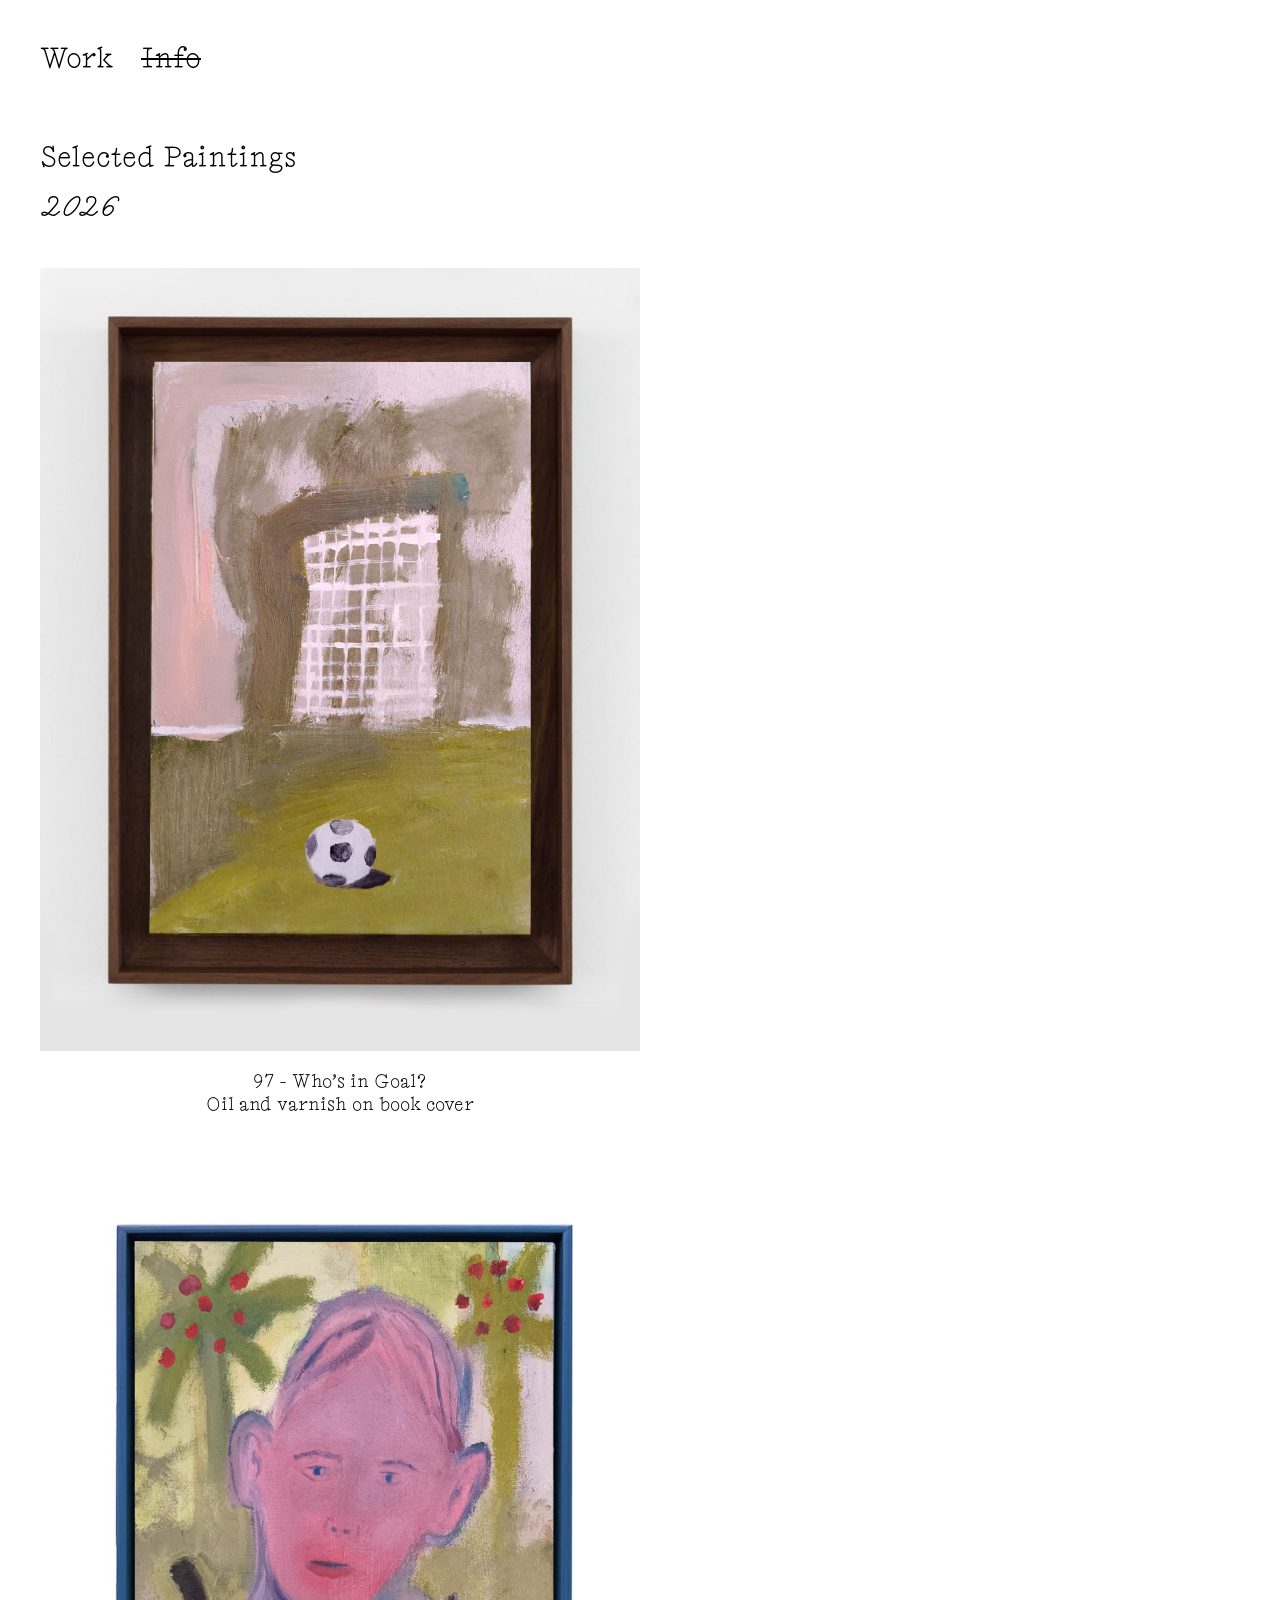
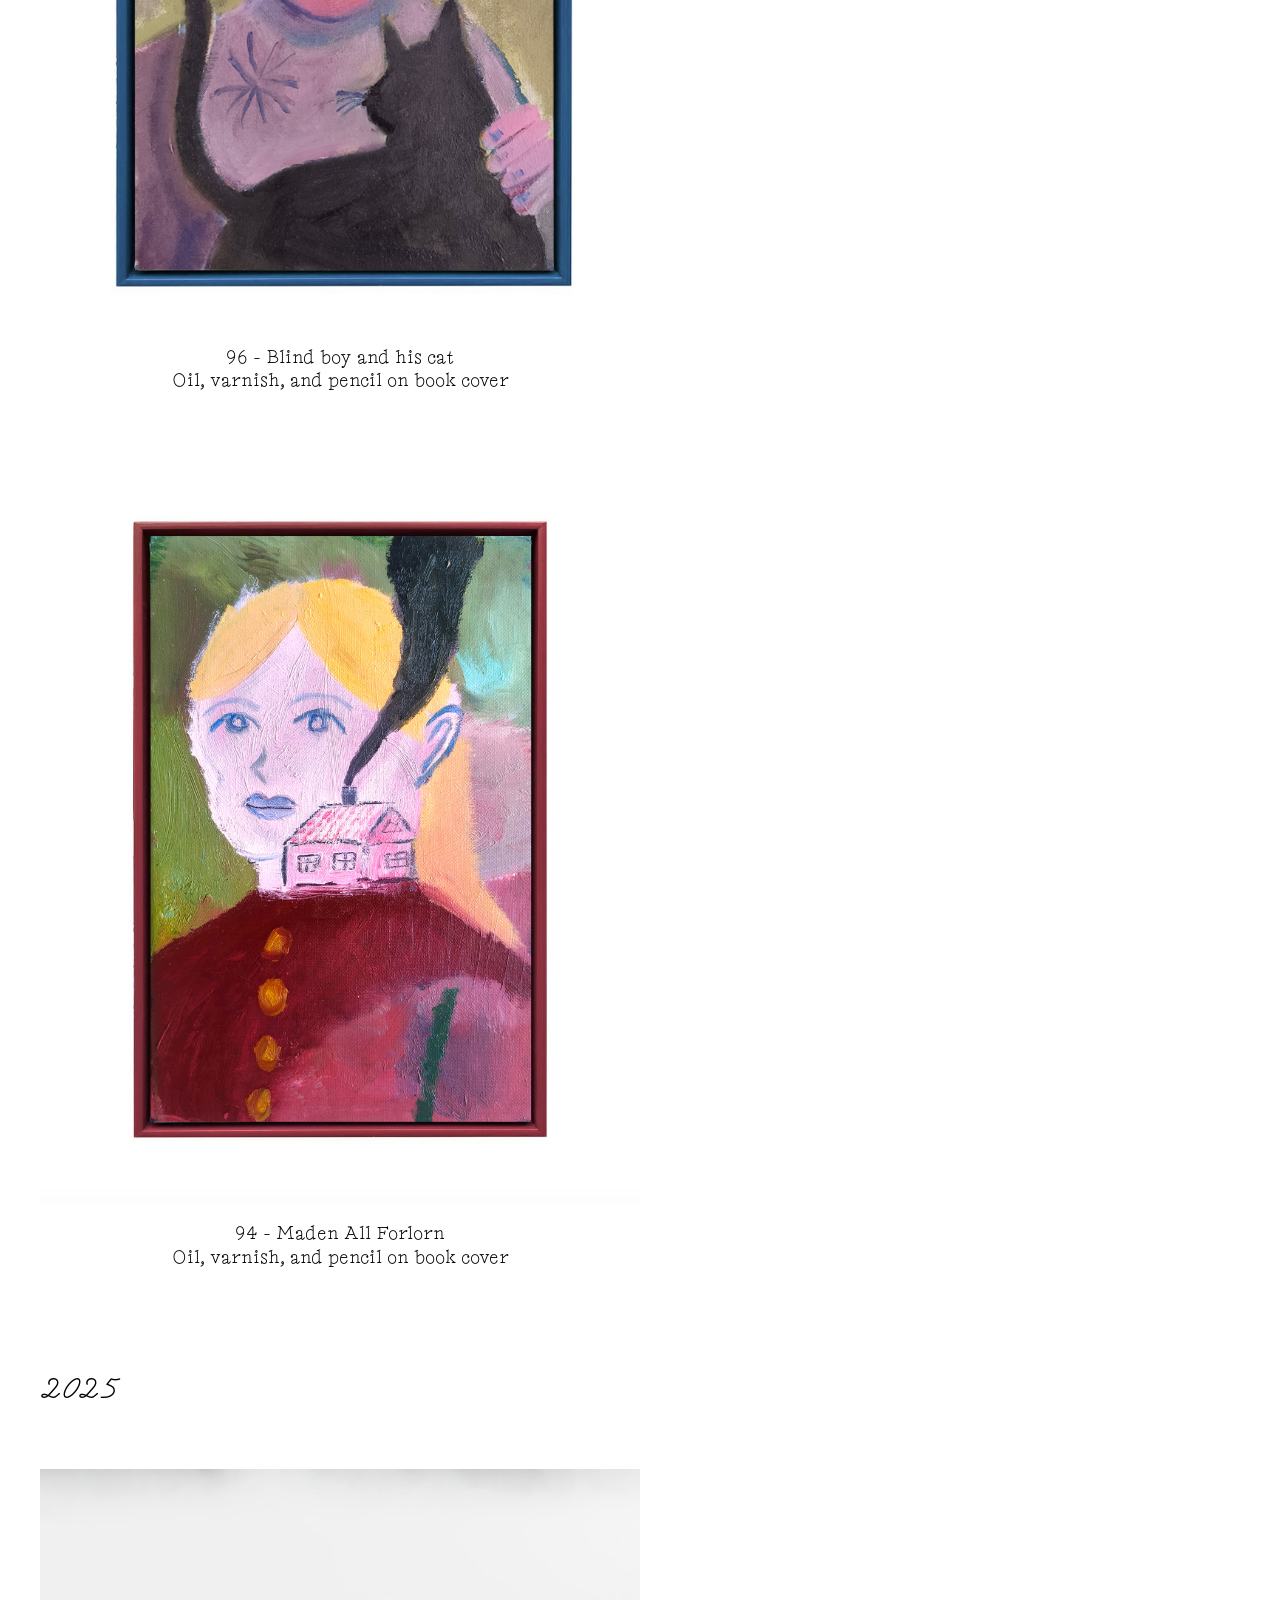
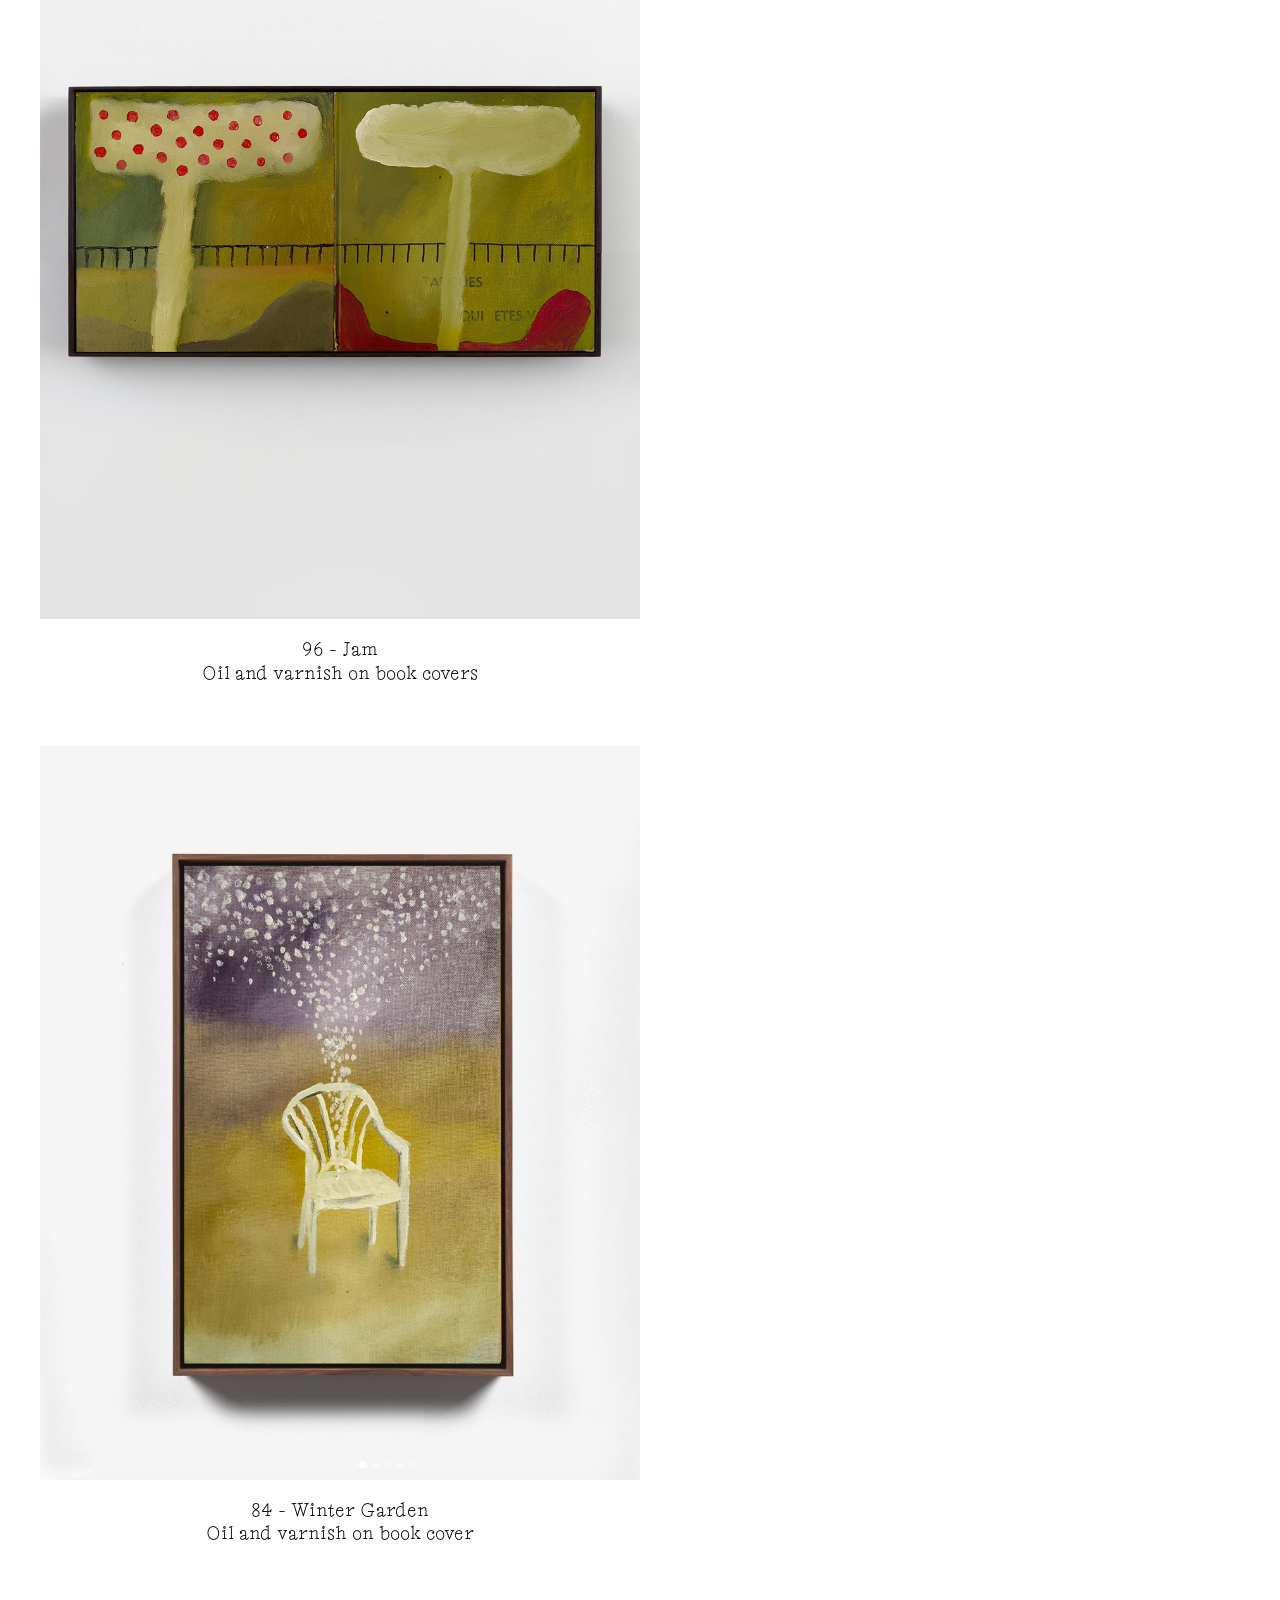
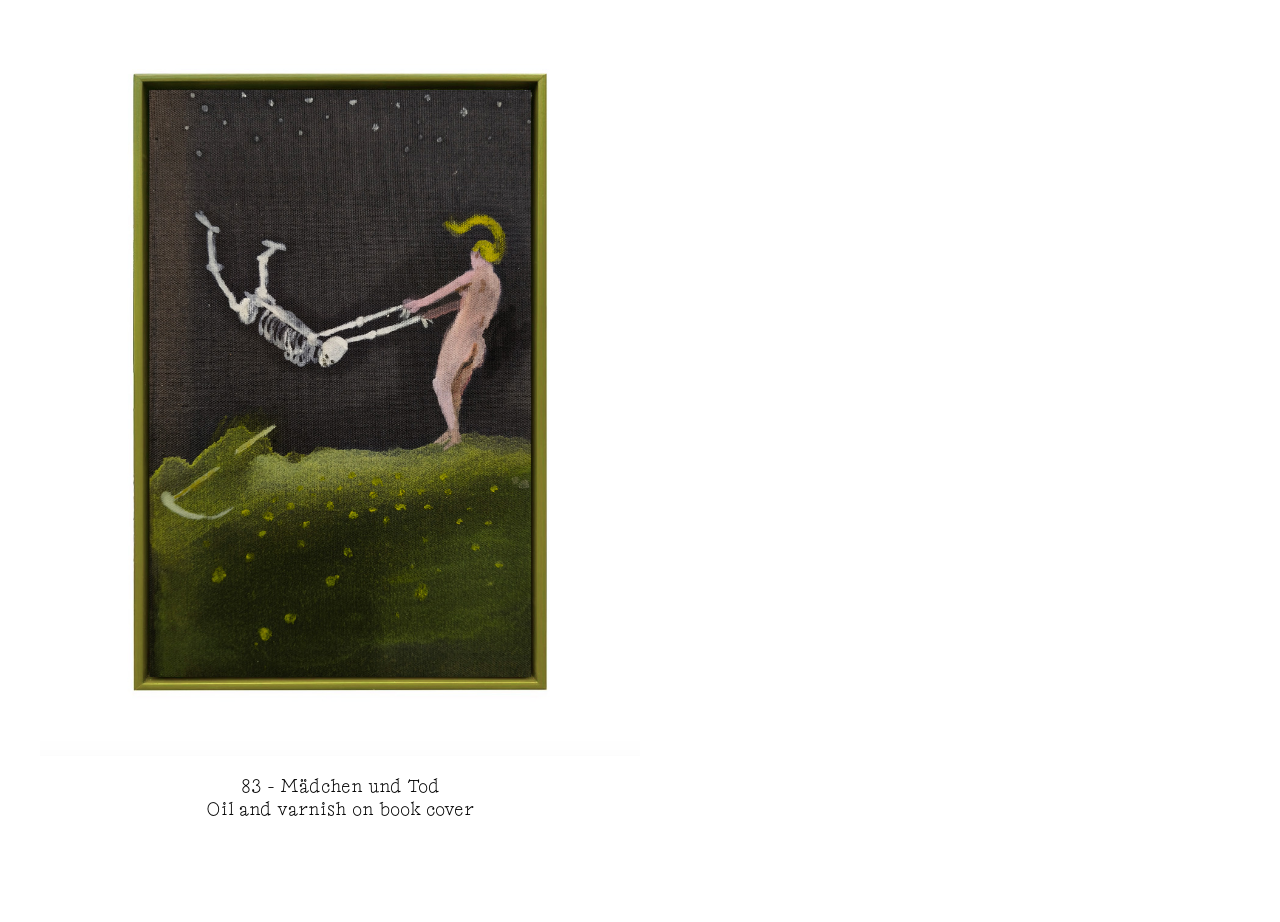
==== index.html @ 985eee19 "Update index.html" ====
<!DOCTYPE html>
<html lang="en">
<head>
  <meta charset="UTF-8">
  <meta name="viewport" content="width=device-width, initial-scale=1.0">
  <title>Alexander Sand - Work</title>
  <link rel="stylesheet" href="styles.css">
</head>
<body>

  <nav>
    <a href="index.html">Work</a>
    <a href="info.html" class="crossed-out">Info</a>
  </nav>

  <main>
    <div class="section-title">Selected Paintings</div>
    <div class="year-heading"><em class="italic-font">2026</em></div>

    <div class="portfolio-container">
      <div class="artwork-item">
        <img src="97-whos-in-goal.jpg" alt="Who's in Goal?">
        <div class="artwork-caption">
          <span class="caption-size">97 - Who’s in Goal?</span><br>
          Oil and varnish on book cover
        </div>
      </div>

      <div class="artwork-item">
        <img src="96-blind-boy.jpg" alt="Blind Boy">
        <div class="artwork-caption">
          <span class="caption-size">96 - Blind boy and his cat</span><br>
          Oil, varnish, and pencil on book cover
        </div>
      </div>

      <div class="artwork-item">
        <img src="94-maiden-all-forlorn.jpg" alt="Maiden All Forlorn">
        <div class="artwork-caption">
          <span class="caption-size">94 - Maden All Forlorn</span><br>
          Oil, varnish, and pencil on book cover
        </div>
      </div>
          
      <div class="year-heading" style="margin-top: 100px; margin-bottom: 60px;"><em class="italic-font">2025</em></div>
          
      <div class="artwork-item">
        <img src="86-jam-framed.jpg" alt="Jam">
        <div class="artwork-caption">
          <span class="caption-size">96 - Jam</span><br>
          Oil and varnish on book covers
        </div>
      </div>

      <div class="artwork-item">
        <img src="84-winter-garden.jpg" alt="Winter Garden">
        <div class="artwork-caption">
          <span class="caption-size">84 - Winter Garden</span><br>
          Oil and varnish on book cover
        </div>
      </div>

      <div class="artwork-item">
        <img src="83-madchen-und-tod.jpg" alt="Mädchen und tod">
        <div class="artwork-caption">
          <span class="caption-size">83 - Mädchen und Tod</span><br>
          Oil and varnish on book cover
        </div>
      </div>
      
    </div>
  </main>

<script>
  // Target layout elements AND text-formatting elements like em, i, and .italic-font
  const textContainers = document.querySelectorAll('nav a, .section-title, .year-heading, .bio-text, .contact-info, .exhibition-section h2, .exhibition-type, .exhibition-item p, .artwork-caption, em, i, .italic-font');

  textContainers.forEach(container => {
    Array.from(container.childNodes).forEach(node => {
      // Process text nodes directly inside targeted elements safely
      if (node.nodeType === Node.TEXT_NODE && node.textContent.trim() !== '') {
        // Splits by words while capturing spaces to preserve formatting
        const words = node.textContent.split(/(\s+)/);
        
        const spanWords = words.map(word => {
          // If it's a space or whitespace, keep it as-is without a span
          if (word.trim() === '') return word;
          // Wrap individual words in the hover-word class
          return `<span class="hover-word">${word}</span>`;
        });
        
        const placeholder = document.createElement('span');
        placeholder.innerHTML = spanWords.join('');
        node.parentNode.insertBefore(placeholder, node);
        node.parentNode.removeChild(node);
      }
    });
  });

  // Assign the random color on hover
  document.addEventListener('mouseover', function(e) {
    if (e.target.classList.contains('hover-word')) {
      const randomColor = '#' + Math.floor(Math.random()*16777215).toString(16).padStart(6, '0');
      e.target.style.color = randomColor;
    }
  });

  // Reset the color when moving away
  document.addEventListener('mouseout', function(e) {
    if (e.target.classList.contains('hover-word')) {
      e.target.style.color = '';
    }
  });
</script>
</body>
</html>
---- styles.css ----
/* --- Typography Setup --- */
@font-face {
  font-family: 'Edition Contextual';
  src: url('EditionContextualUnlicensed-50.woff') format('woff');
  font-weight: normal;
  font-style: normal;
}

@font-face {
  font-family: 'Edition Scriptual';
  src: url('EditionScriptualUnlicensed-50.woff') format('woff');
  font-weight: normal;
  font-style: italic;
}

/* --- Global Styles --- */
body {
  font-family: 'Edition Contextual', serif;
  font-size: 28px;
  line-height: 1.4;
  color: #000000;
  margin: 0;
  padding: 40px;
  background-color: #ffffff;
}

em, i, .italic-font {
  font-family: 'Edition Scriptual', cursive;
  font-style: italic;
  font-size: 28px;
}

/* --- Global Link Styles (Excluding Menu) --- */
a:not(nav a) {
  color: #0000FF !important;
  text-decoration: underline; /* Reverted to default browser thickness */
}

/* Forces JS-wrapped words inside OR on the global links (like IG) to stay blue */
a:not(nav a) .hover-word,
a:not(nav a).hover-word {
  color: #0000FF !important;
}

/* --- Navigation --- */
nav {
  margin-bottom: 60px;
}

nav a {
  font-size: 28px;
  text-decoration: none;
  color: #000000;
  margin-right: 20px;
}

/* Forces JS-wrapped words inside the top menu links to stay black */
nav a .hover-word {
  color: #000000;
}

/* Keeps the inactive link permanently crossed out with no hover animations */
nav a.crossed-out {
  text-decoration: line-through;
}

/* --- Content Layout --- */
.section-title {
  margin-bottom: 10px;
}

.year-heading {
  margin-bottom: 40px;
}

/* --- Portfolio Work Page --- */
.portfolio-container {
  max-width: 600px;
  margin-top: 40px;
}

.artwork-item {
  margin-bottom: 60px;
  display: flex;
  flex-direction: column;
}

.artwork-item img {
  width: 100%;
  height: auto;
  display: block;
}

.artwork-caption {
  font-size: 18px;
  text-align: center;
  margin-top: 20px;
  line-height: 1.3;
}

/* --- Info Page Specifics --- */
.info-content {
  max-width: 800px;
}

.bio-text {
  margin-bottom: 40px;
}

.contact-info {
  margin-bottom: 60px;
}

.exhibition-section h2 {
  font-size: 28px;
  font-weight: normal;
  text-transform: uppercase;
  margin: 0 0 30px 0;
  letter-spacing: 1px;
}

.exhibition-type {
  text-decoration: underline; /* Reverted to default browser thickness */
  margin-bottom: 30px;
}

.exhibition-item {
  margin-bottom: 40px;
}

.exhibition-item p {
  margin: 0;
}

/* --- Hover Word Effect --- */
.hover-word {
  transition: color 0.15s ease;
  cursor: default;
}

/* --- Mobile Responsive Rules --- */
@media (max-width: 768px) {
  body {
    padding: 24px 20px; 
    font-size: 20px;     /* Scales down body text, bio, links & lists */
  }

  nav a {
    font-size: 20px;     /* Scales down top navigation menu links */
  }

  em, i, .italic-font {
    font-size: 20px;     /* Scales down script font variations */
  }

  .exhibition-section h2 {
    font-size: 20px;     /* Scales down EXHIBITIONS uppercase header */
  }

  nav {
    margin-bottom: 40px;
  }

  .artwork-caption {
    font-size: 12px;     /* Scales down captions centered under works */
    margin-top: 14px;
  }
  
  .portfolio-container {
    max-width: 100%;     
  }
}
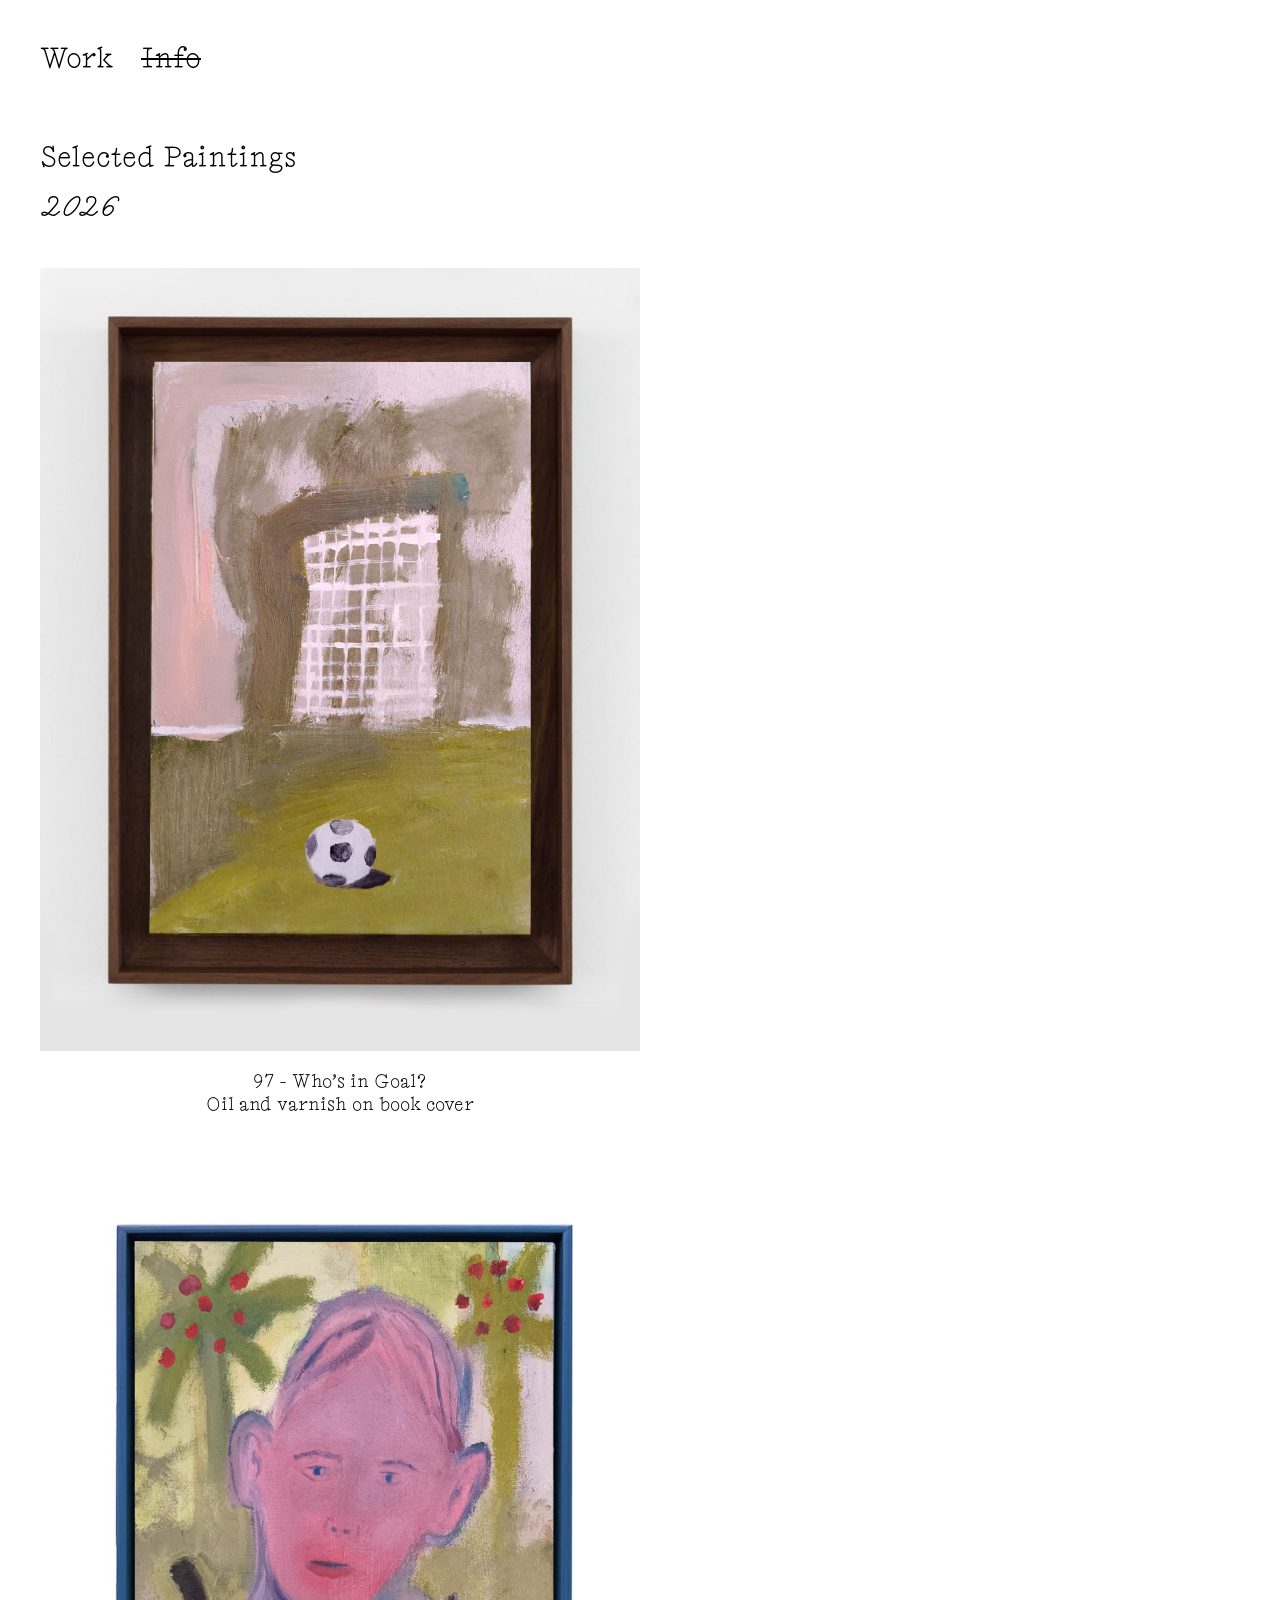
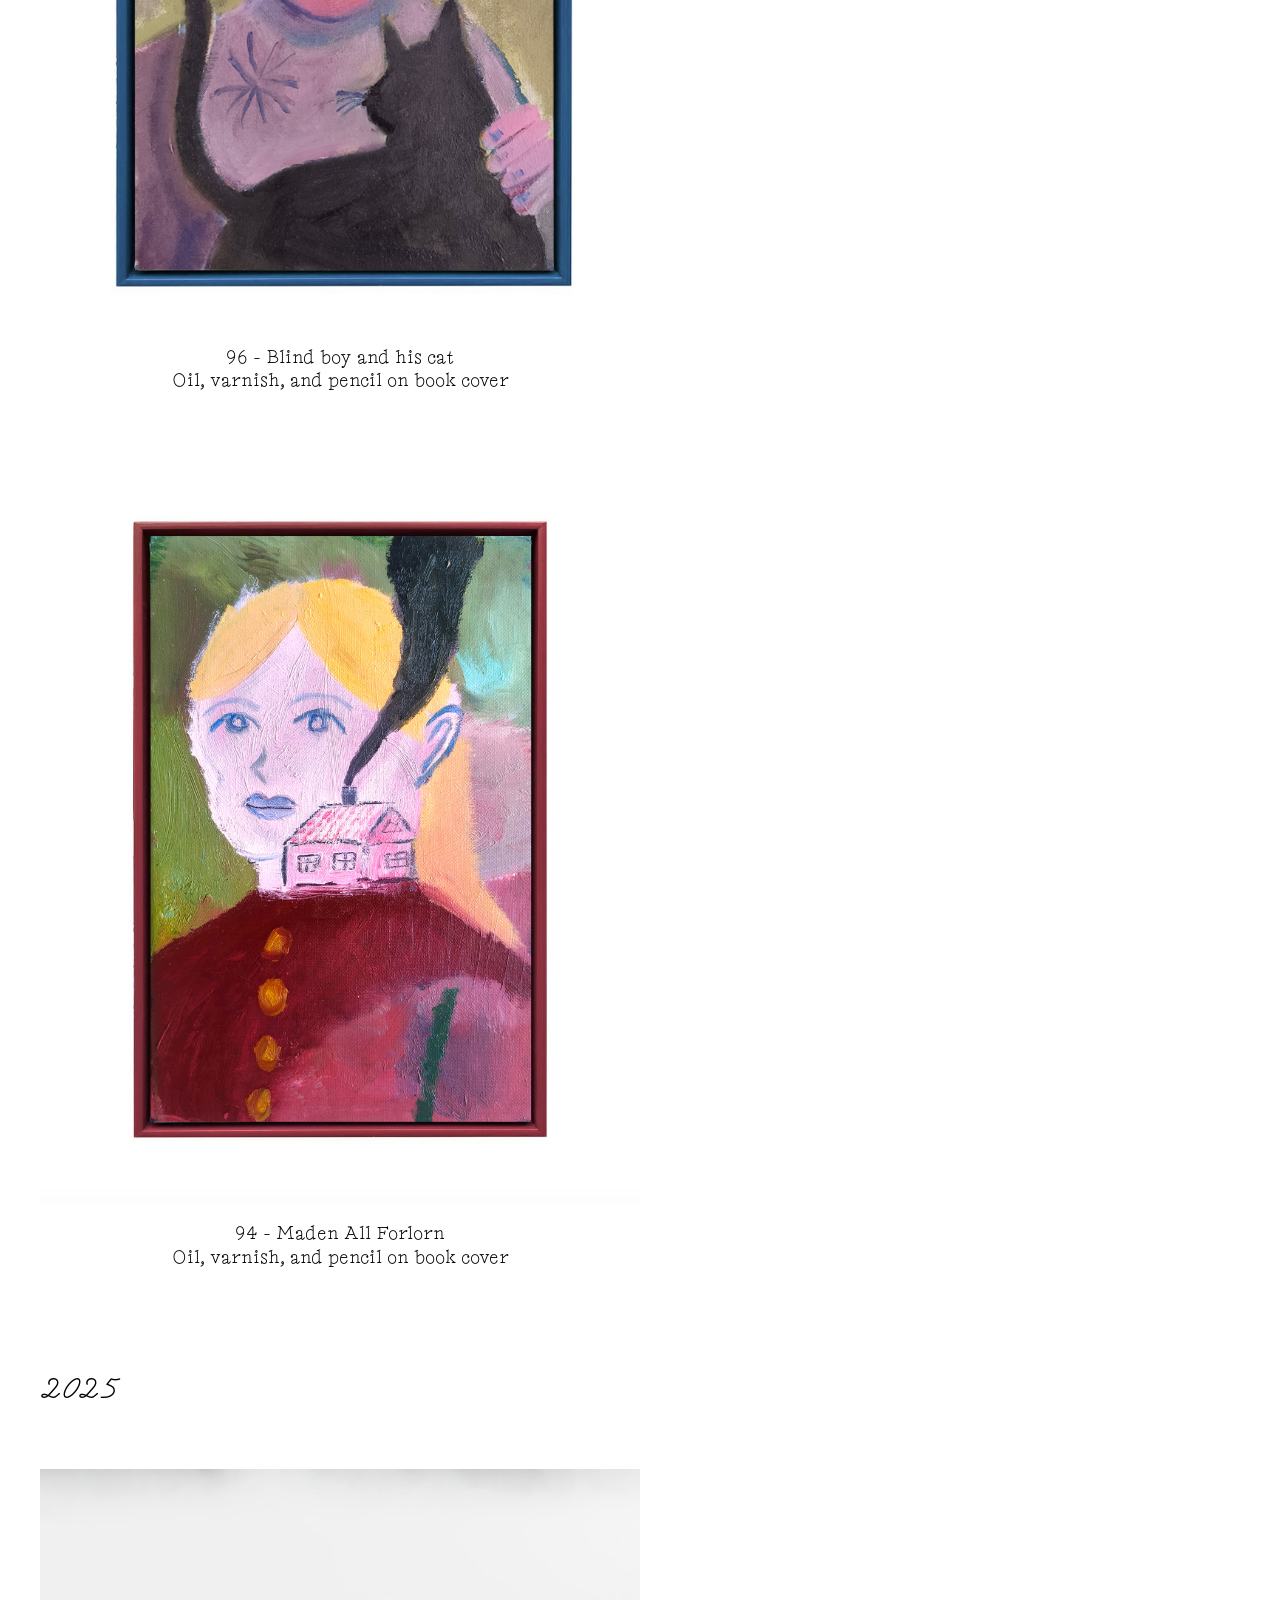
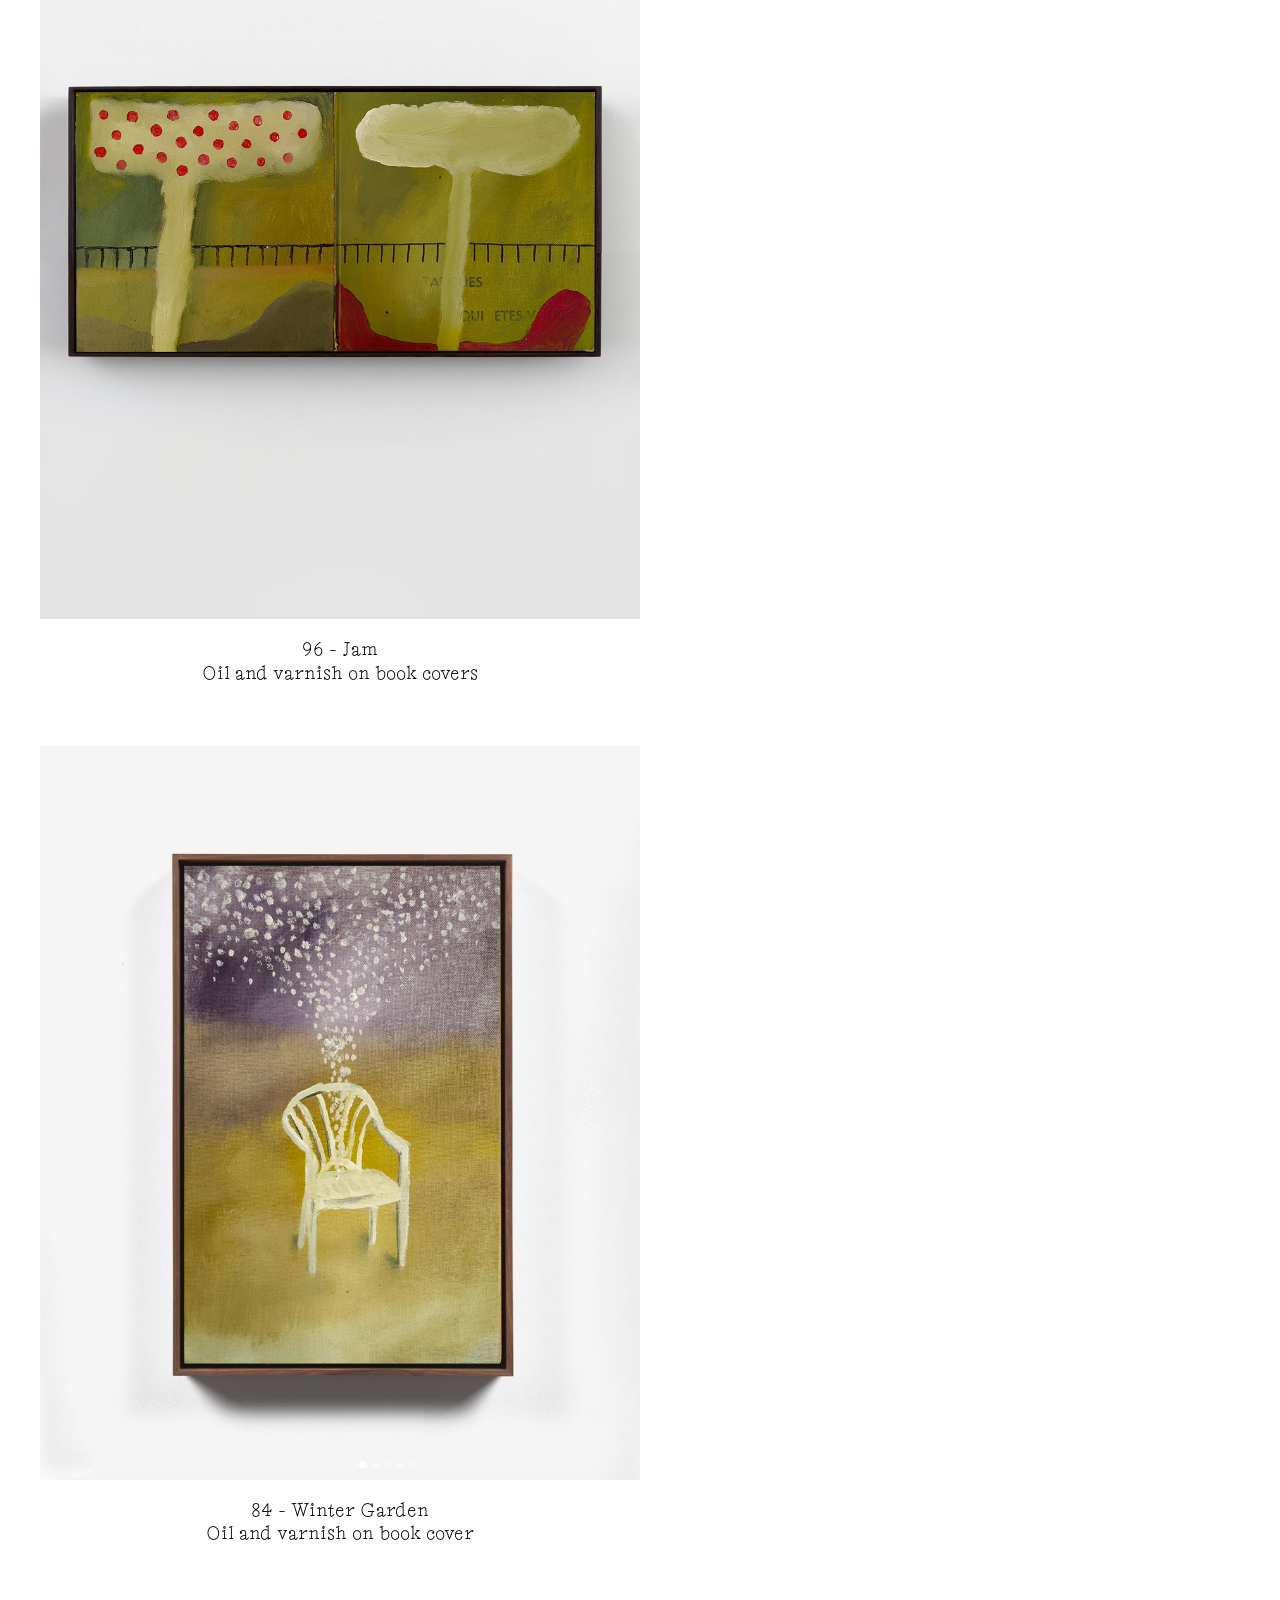
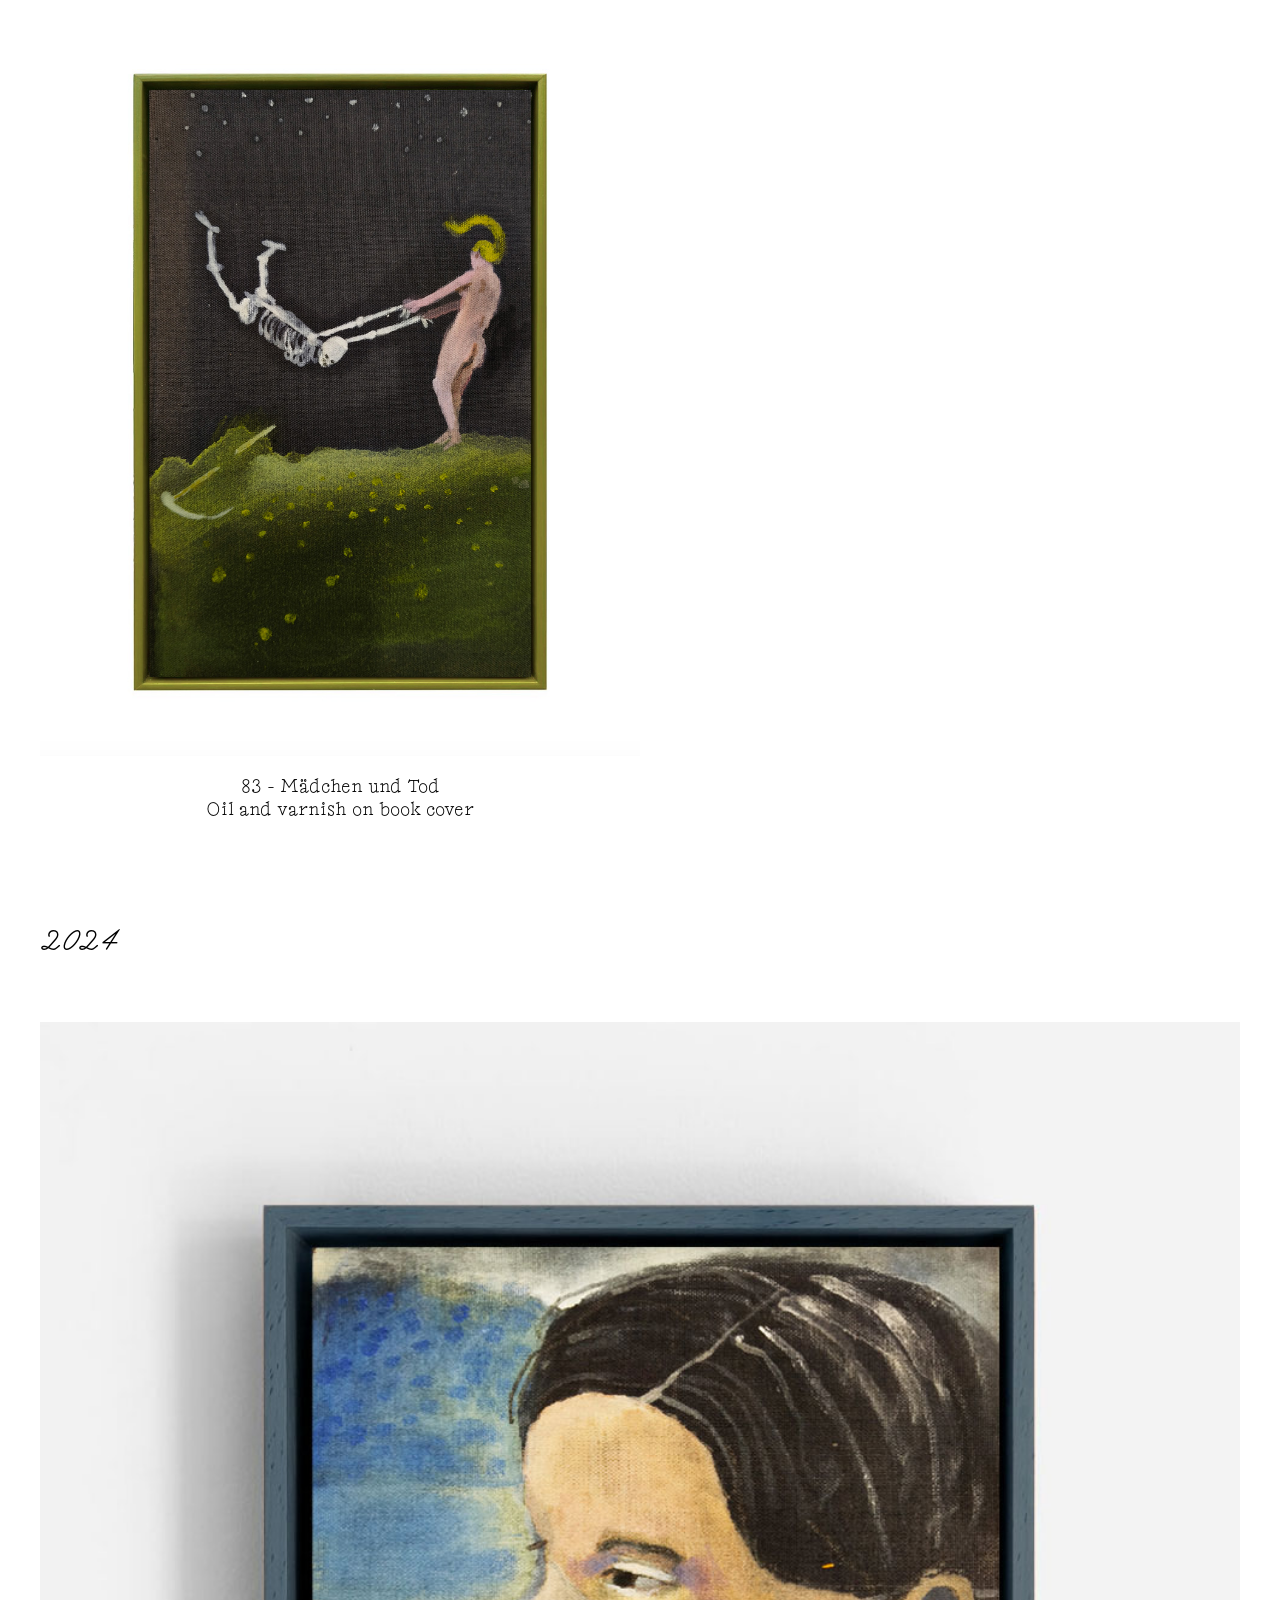
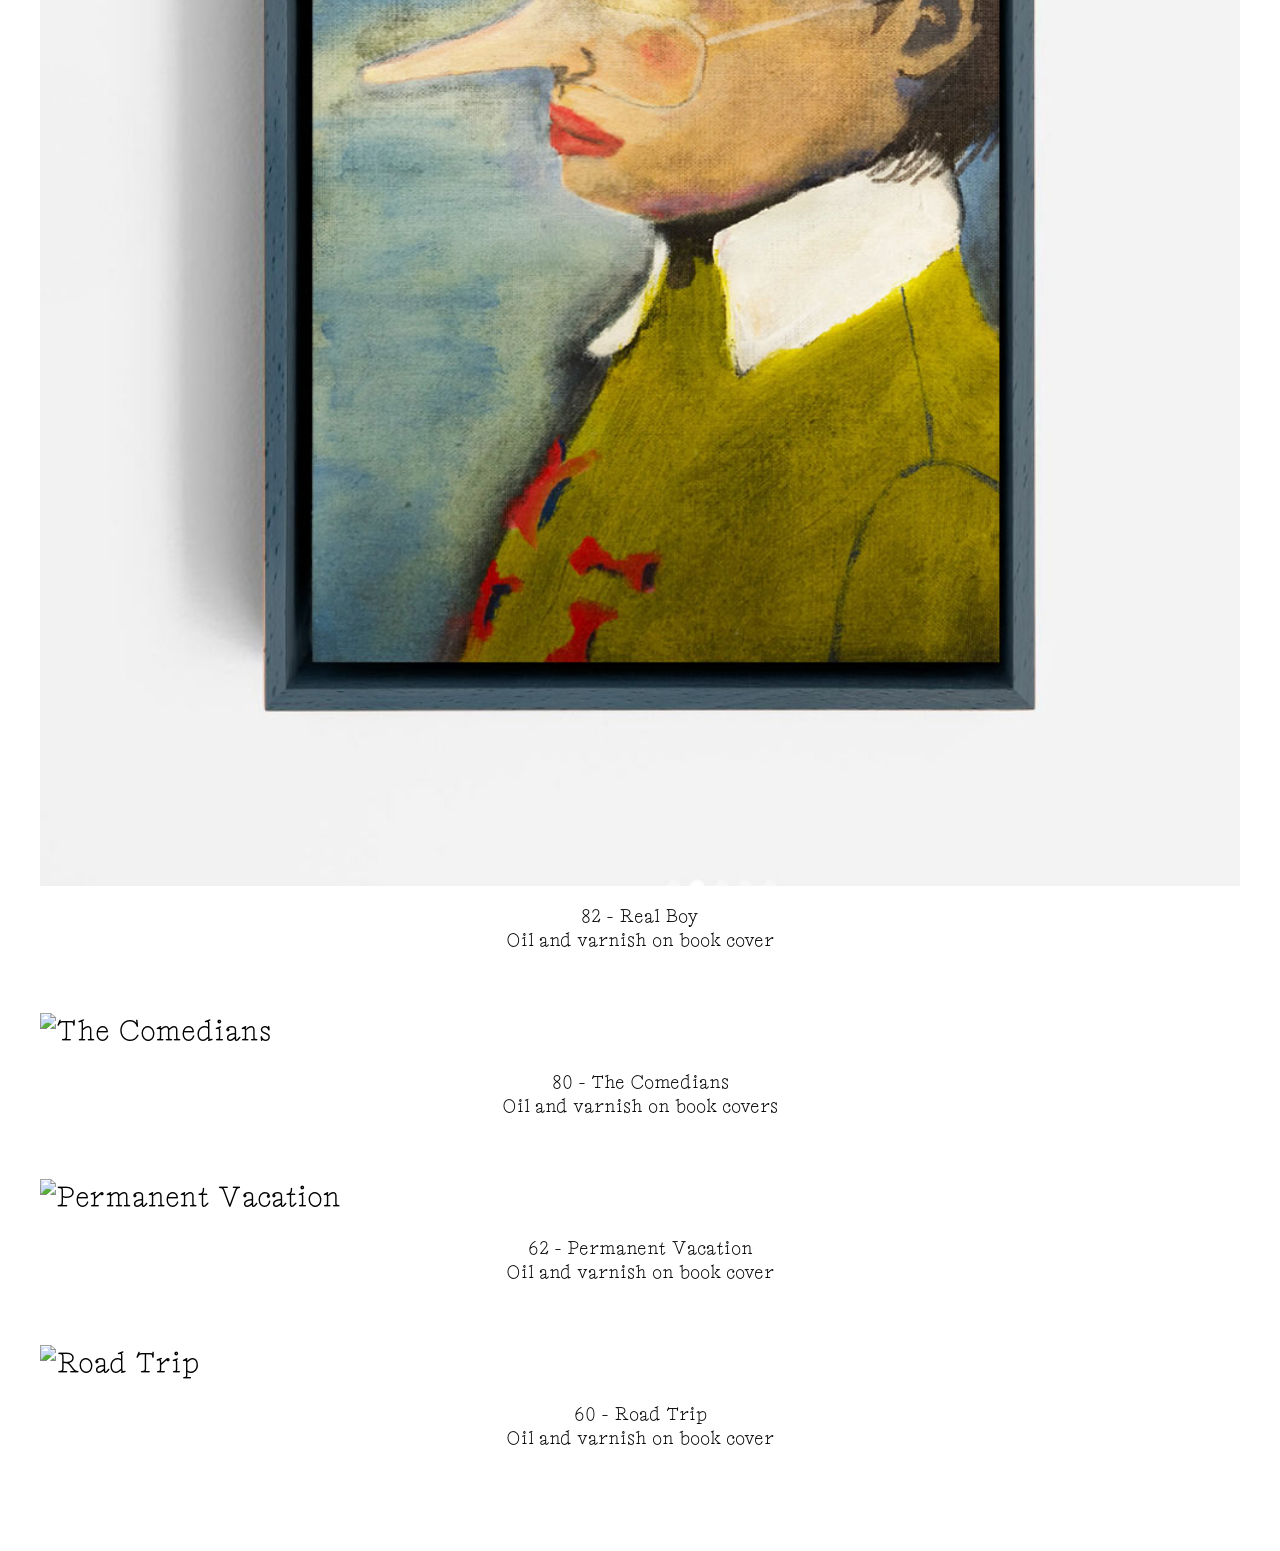
==== commit 0ca3bc8a: "Update index.html" ====
--- a/index.html
+++ b/index.html
@@ -69,7 +69,46 @@
       </div>
       
     </div>
+
+      <div class="year-heading" style="margin-top: 100px; margin-bottom: 60px;"><em class="italic-font">2024</em></div>
+          
+      <div class="artwork-item">
+        <img src="82-real-boy.jpg" alt="Real Boy">
+        <div class="artwork-caption">
+          <span class="caption-size">82 - Real Boy</span><br>
+          Oil and varnish on book cover
+        </div>
+      </div>
+       <div class="artwork-item">
+        <img src="80-the-comedians.png" alt="The Comedians">
+        <div class="artwork-caption">
+          <span class="caption-size">80 - The Comedians</span><br>
+          Oil and varnish on book covers
+        </div>
+      </div>
+     <div class="artwork-item">
+        <img src="62-permanent-vacation.jpg" alt="Permanent Vacation">
+        <div class="artwork-caption">
+          <span class="caption-size">62 - Permanent Vacation</span><br>
+          Oil and varnish on book cover
+        </div>
+      </div>
+     <div class="artwork-item">
+        <img src="60-road trip.jpg" alt="Road Trip">
+        <div class="artwork-caption">
+          <span class="caption-size">60 - Road Trip</span><br>
+          Oil and varnish on book cover
+        </div>
+      </div>
+    
+
+
+
+
+    
   </main>
+
+
 
 <script>
   // Target layout elements AND text-formatting elements like em, i, and .italic-font
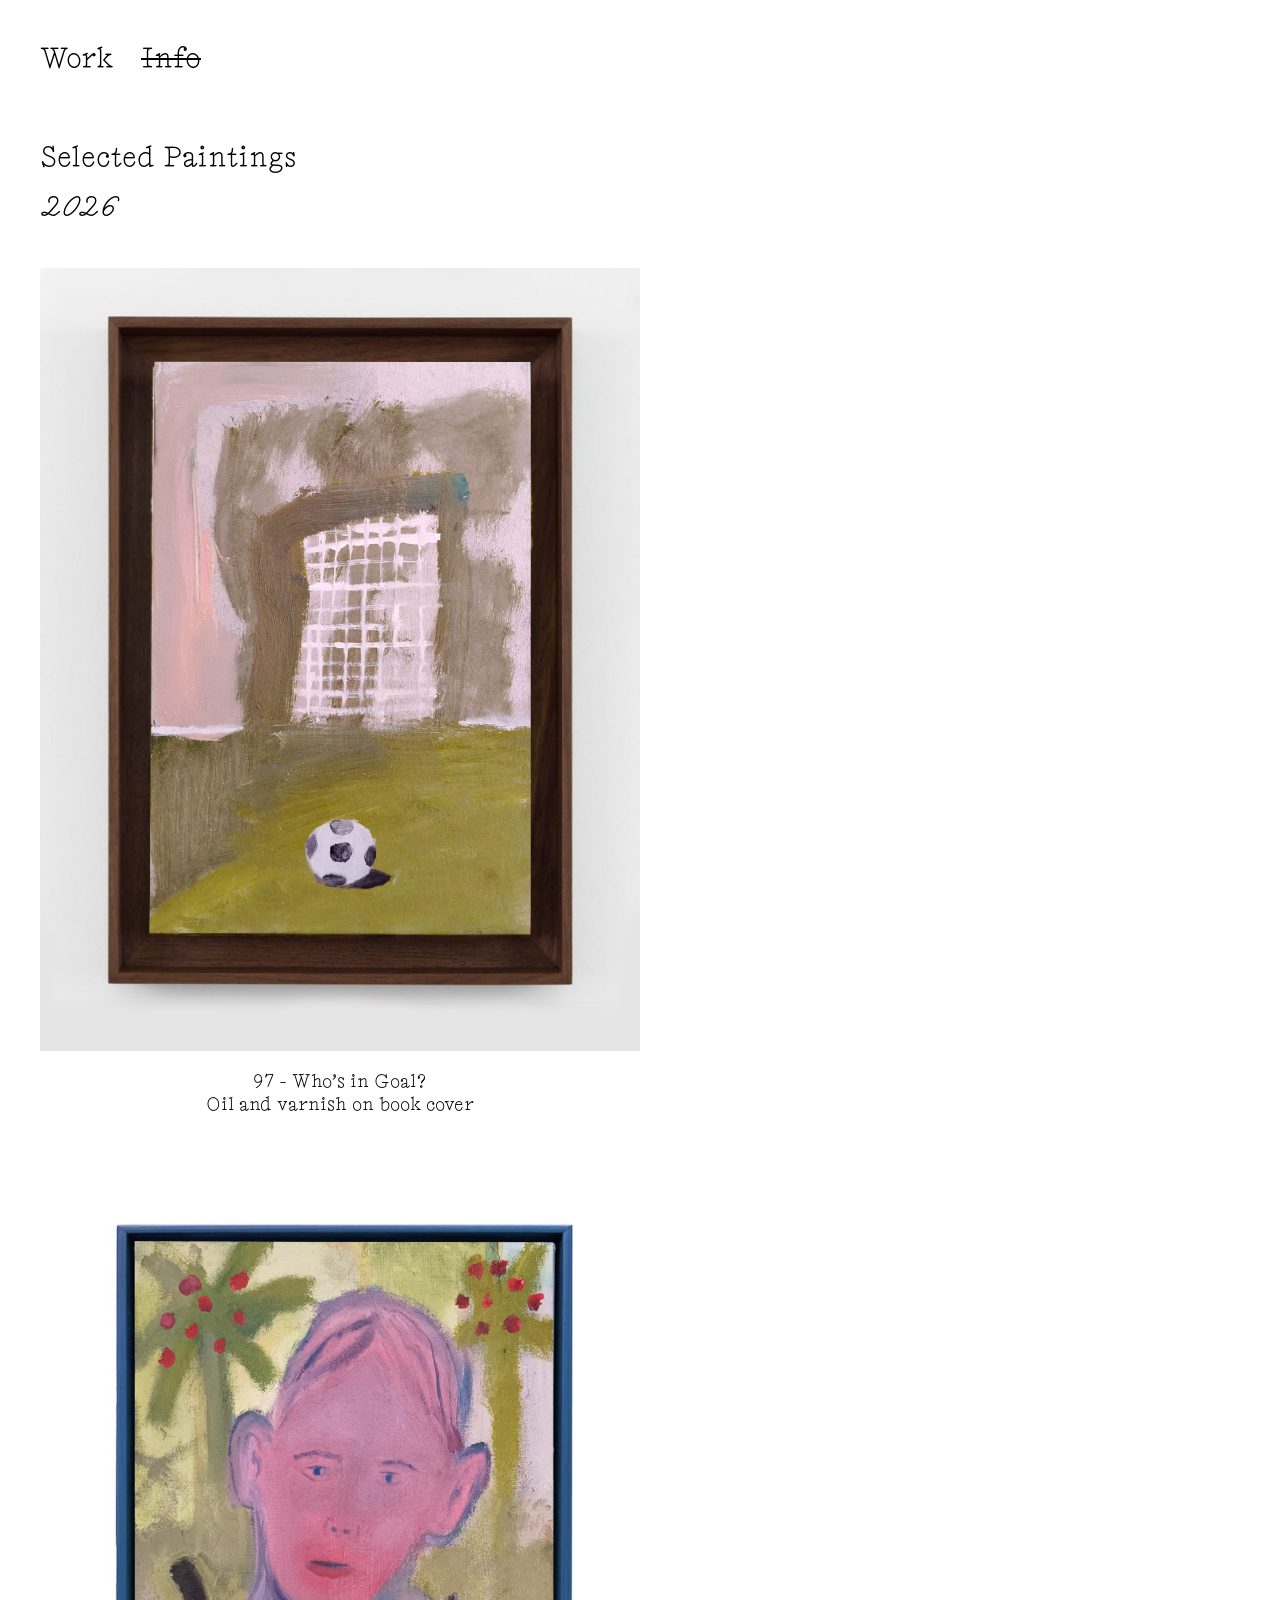
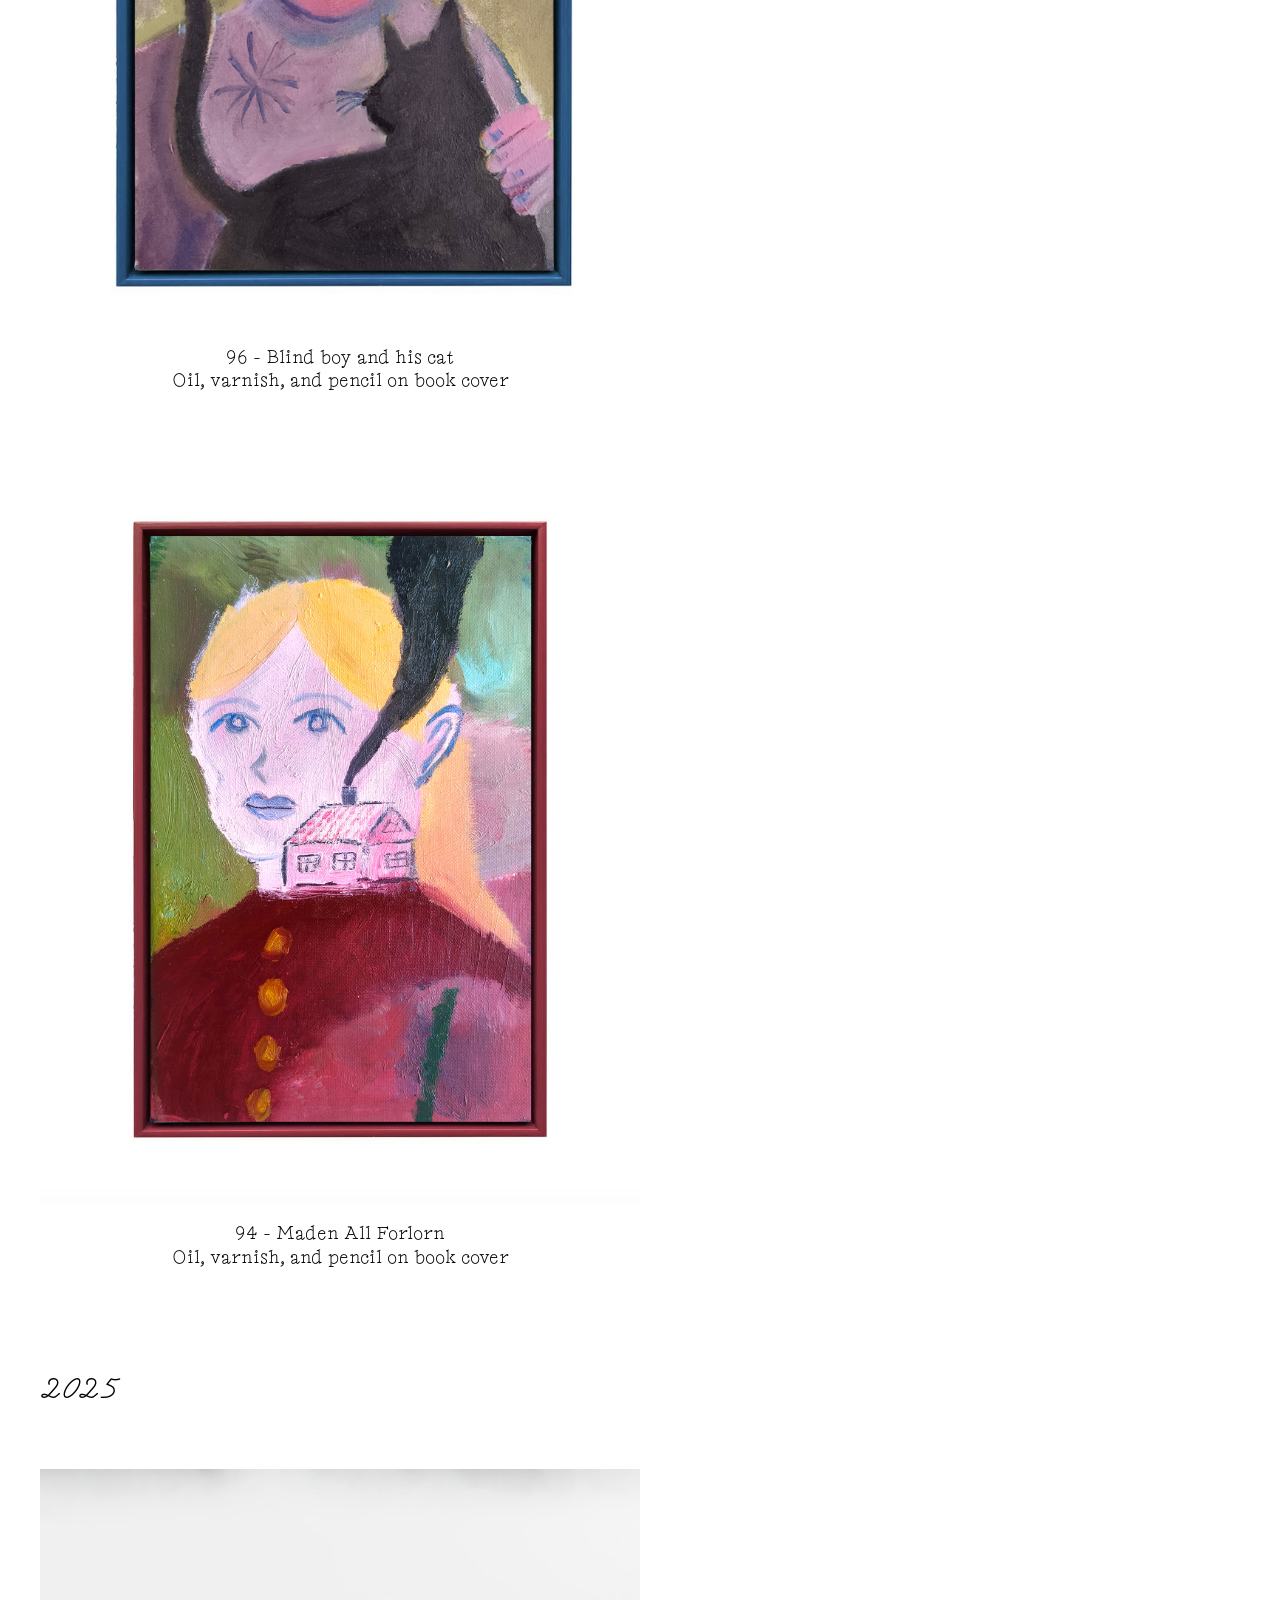
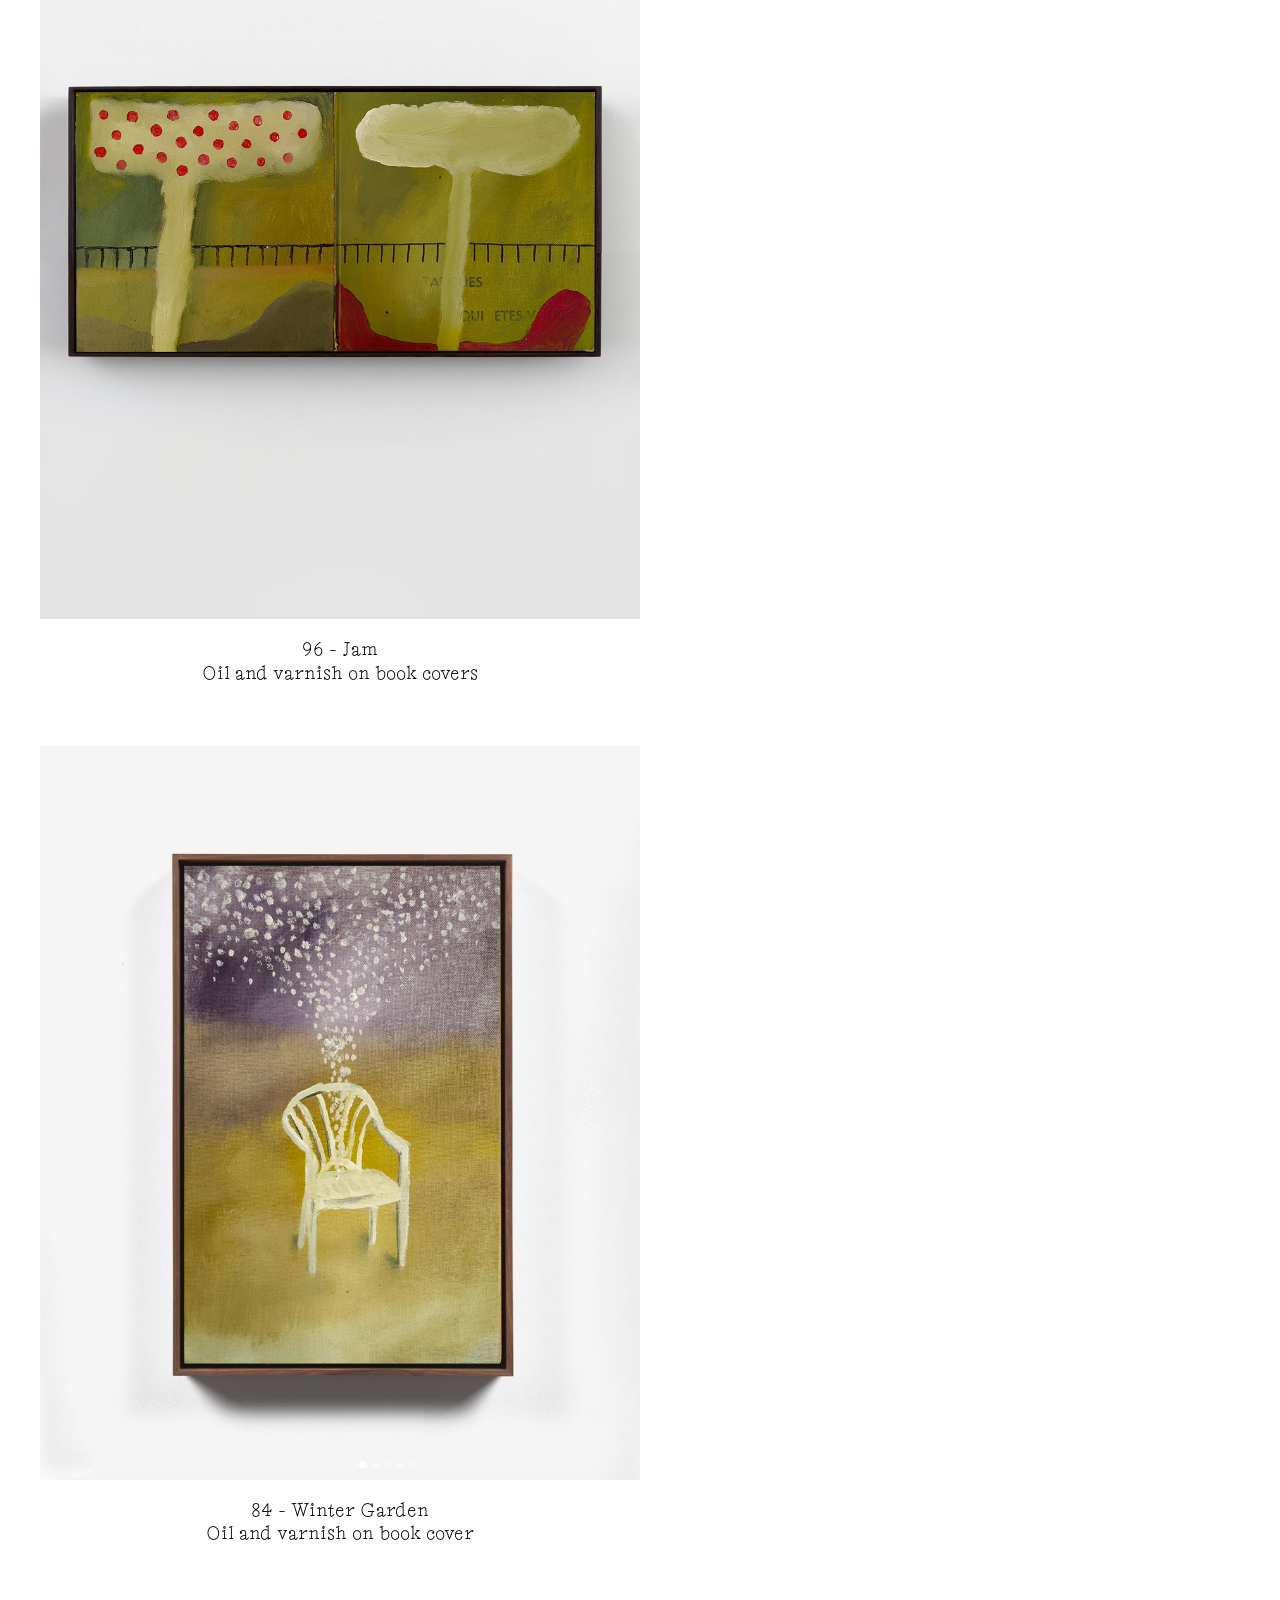
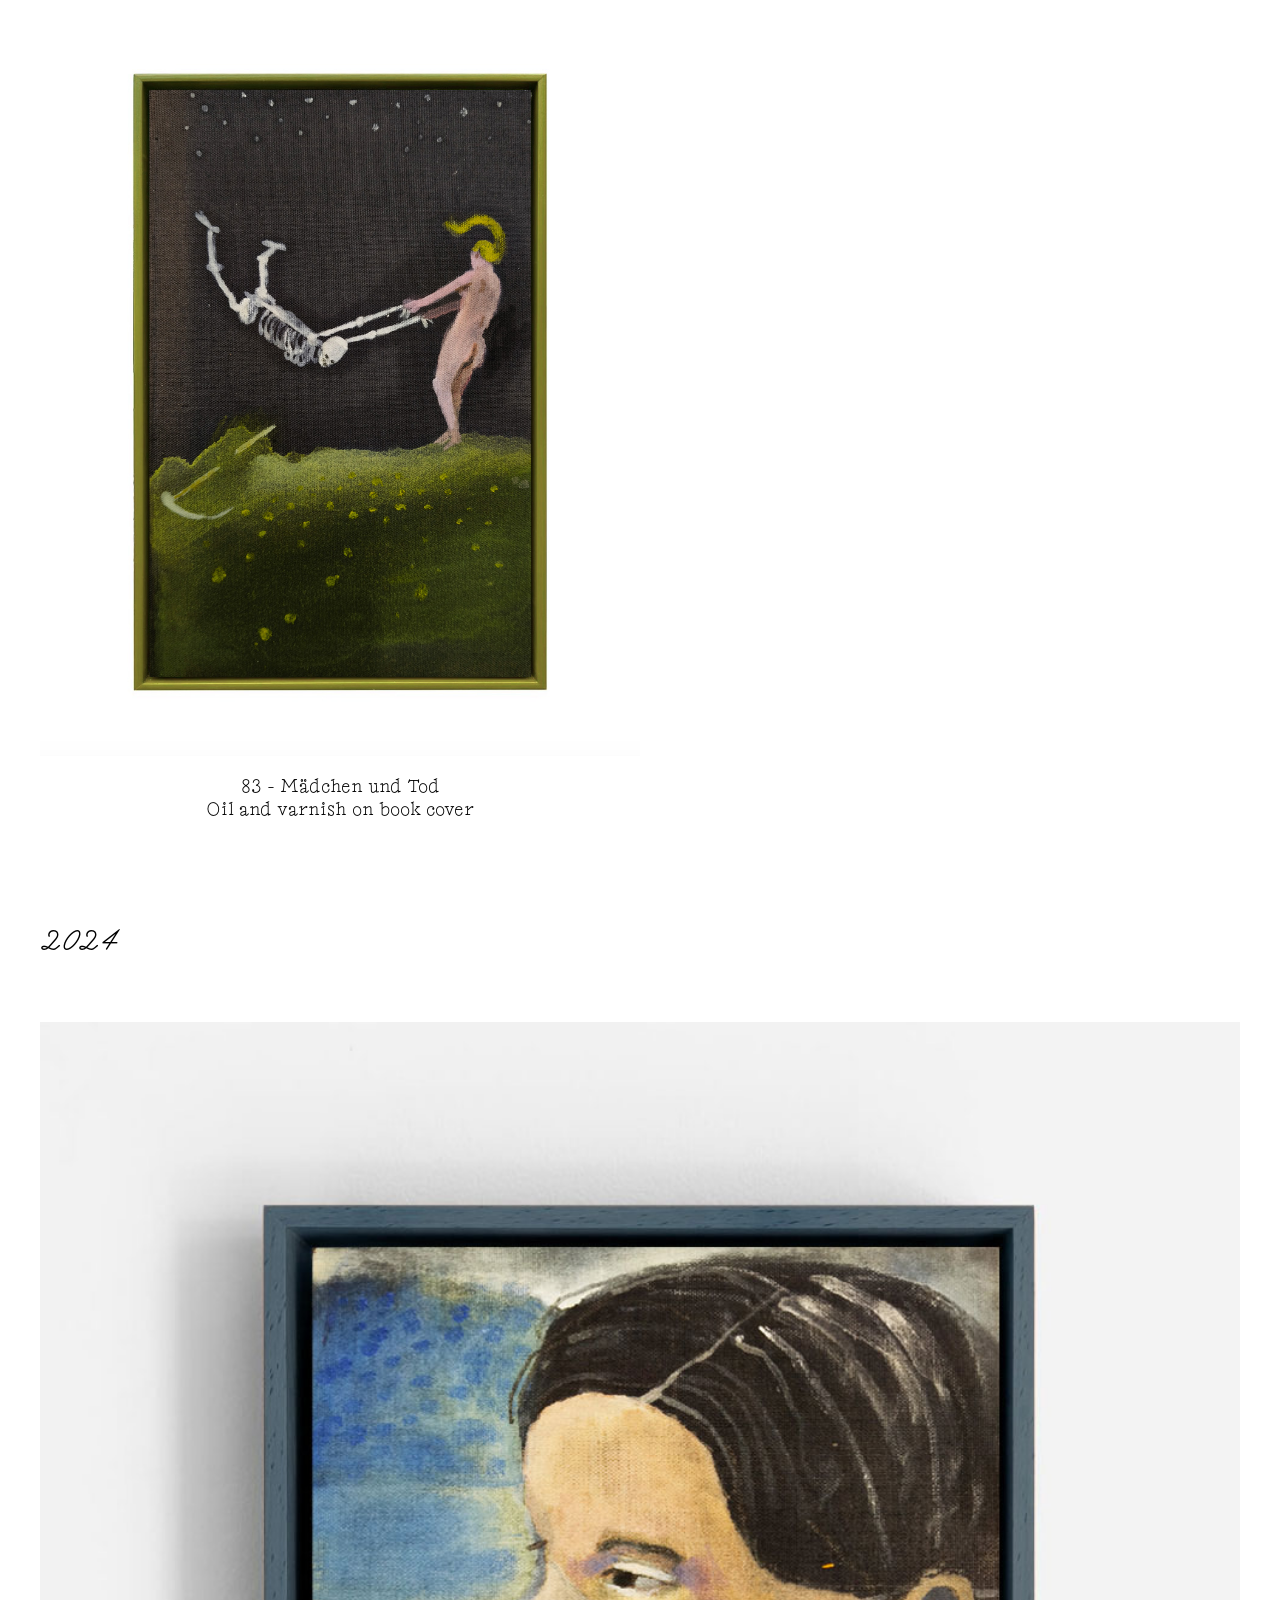
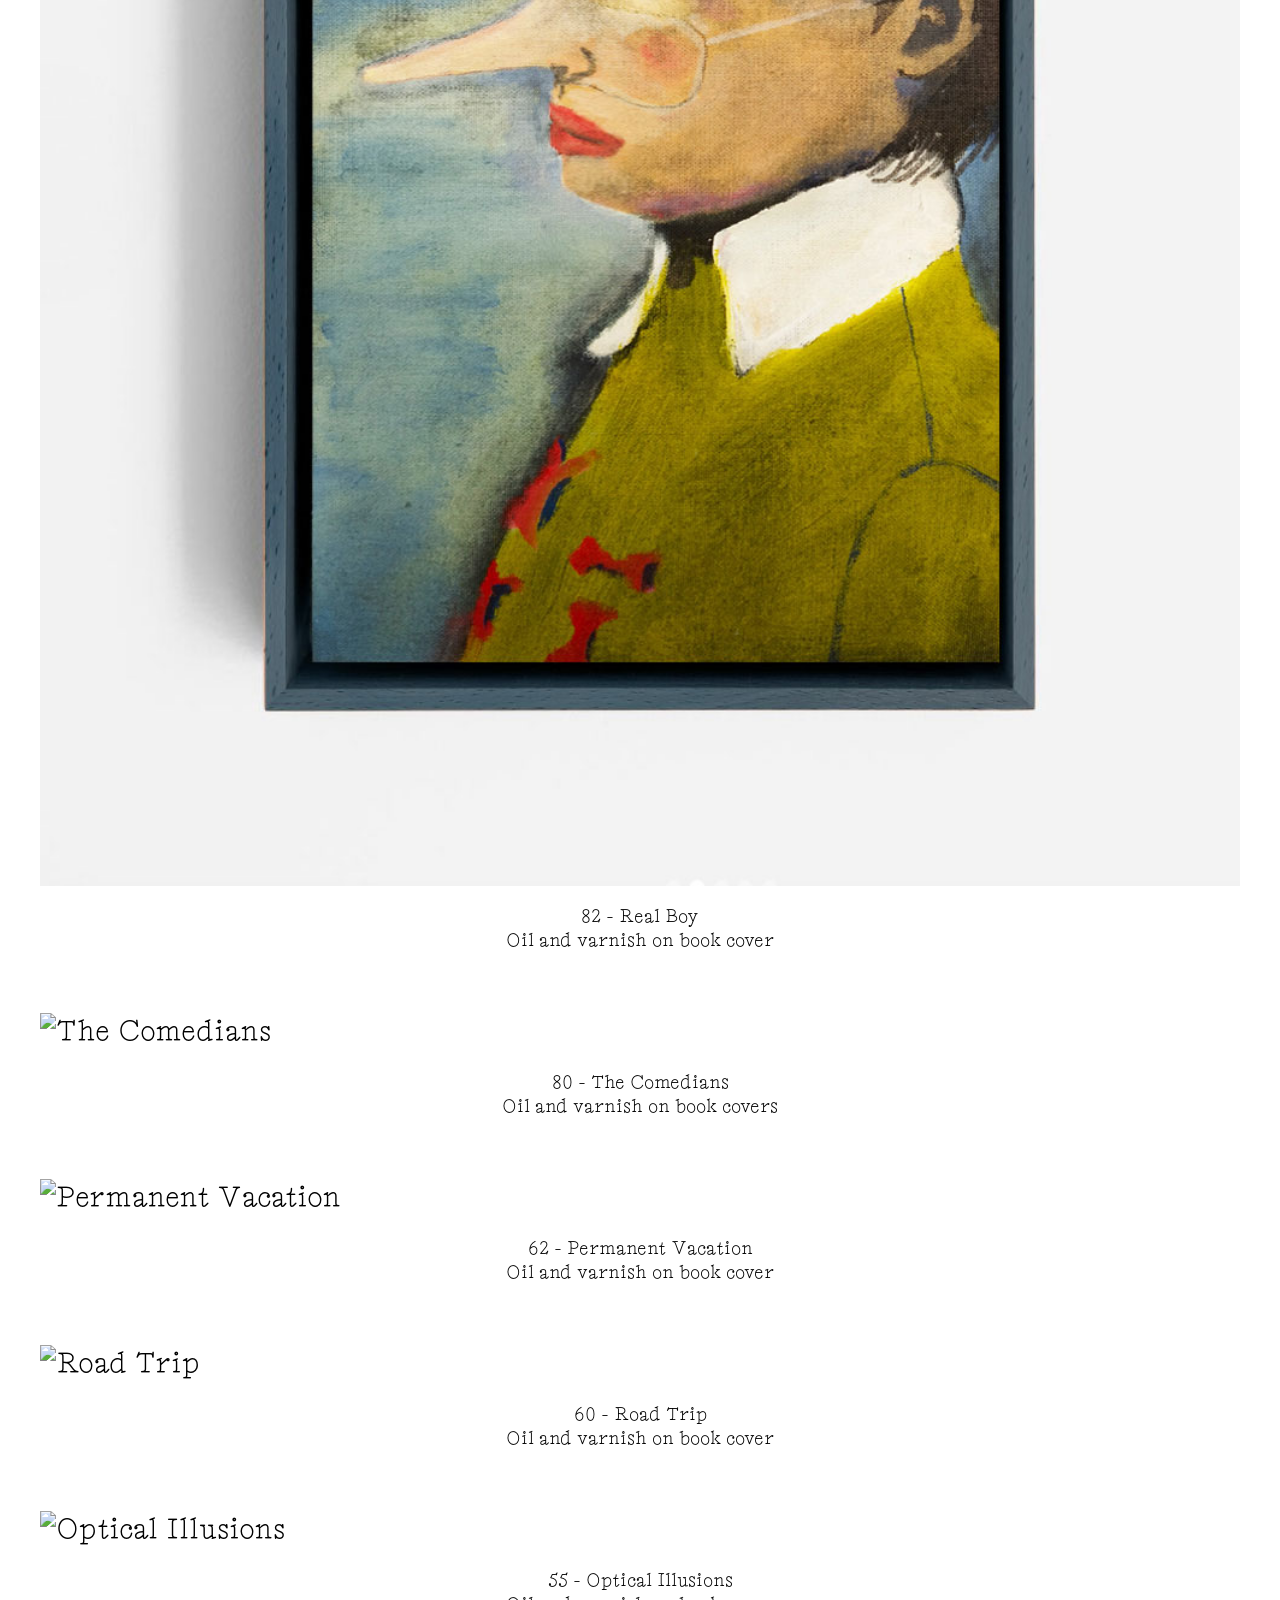
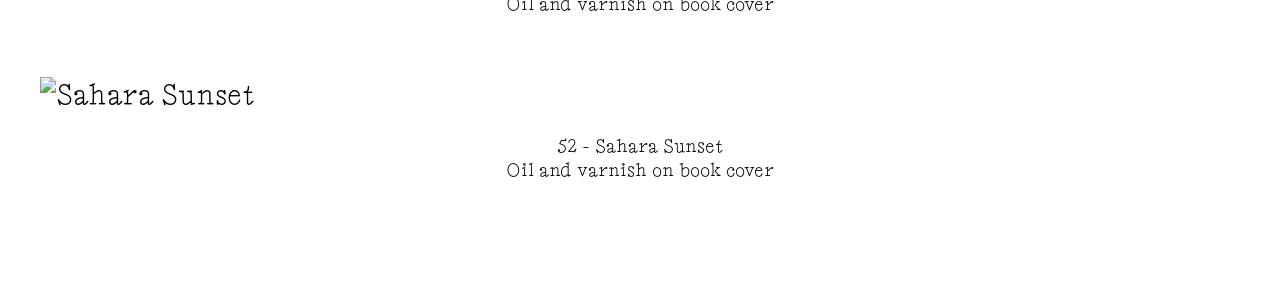
==== commit e3e0b2c3: "Update index.html" ====
--- a/index.html
+++ b/index.html
@@ -100,6 +100,20 @@
           Oil and varnish on book cover
         </div>
       </div>
+       <div class="artwork-item">
+        <img src="55-optical-illusions.jpg" alt="Optical Illusions">
+        <div class="artwork-caption">
+          <span class="caption-size">55 - Optical Illusions</span><br>
+          Oil and varnish on book cover
+        </div>
+      </div>
+     <div class="artwork-item">
+        <img src="52-sahara-sunset.jpg" alt="Sahara Sunset">
+        <div class="artwork-caption">
+          <span class="caption-size">52 - Sahara Sunset</span><br>
+          Oil and varnish on book cover
+        </div>
+      </div>
     
 
 
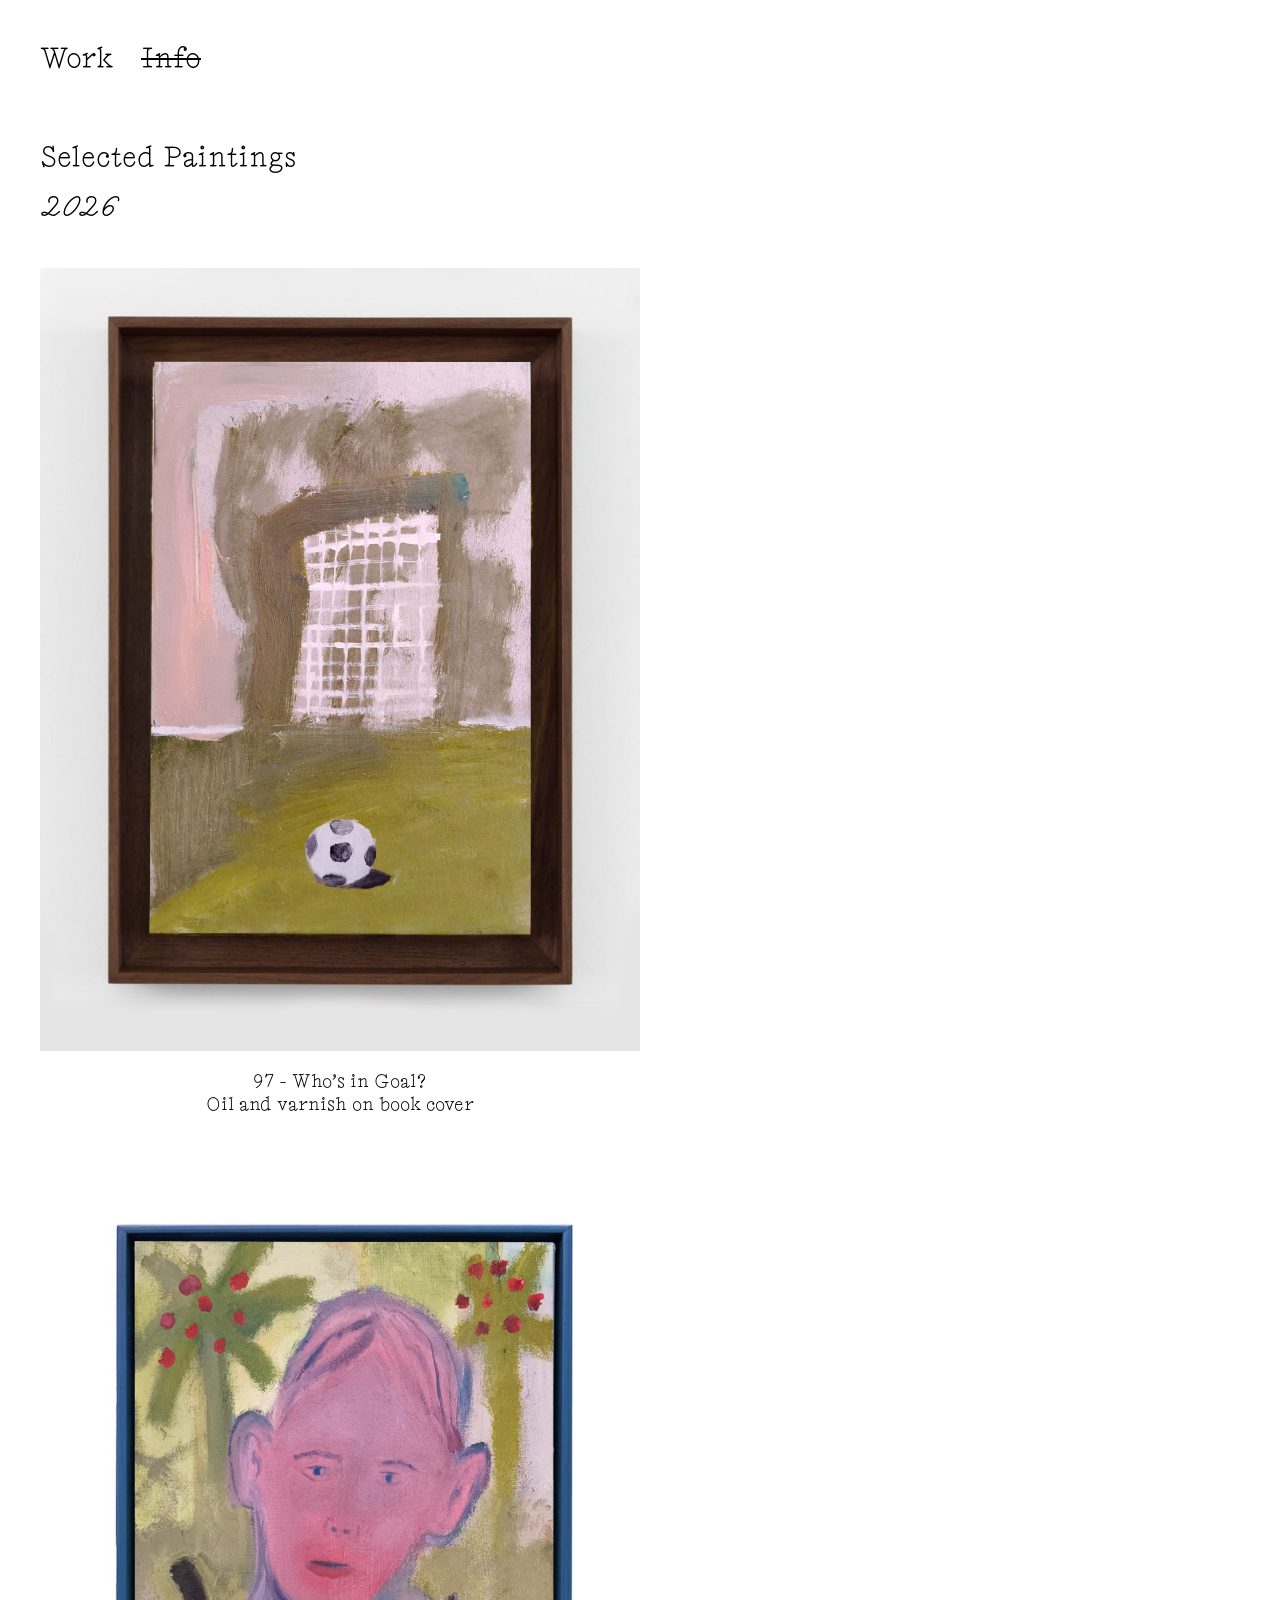
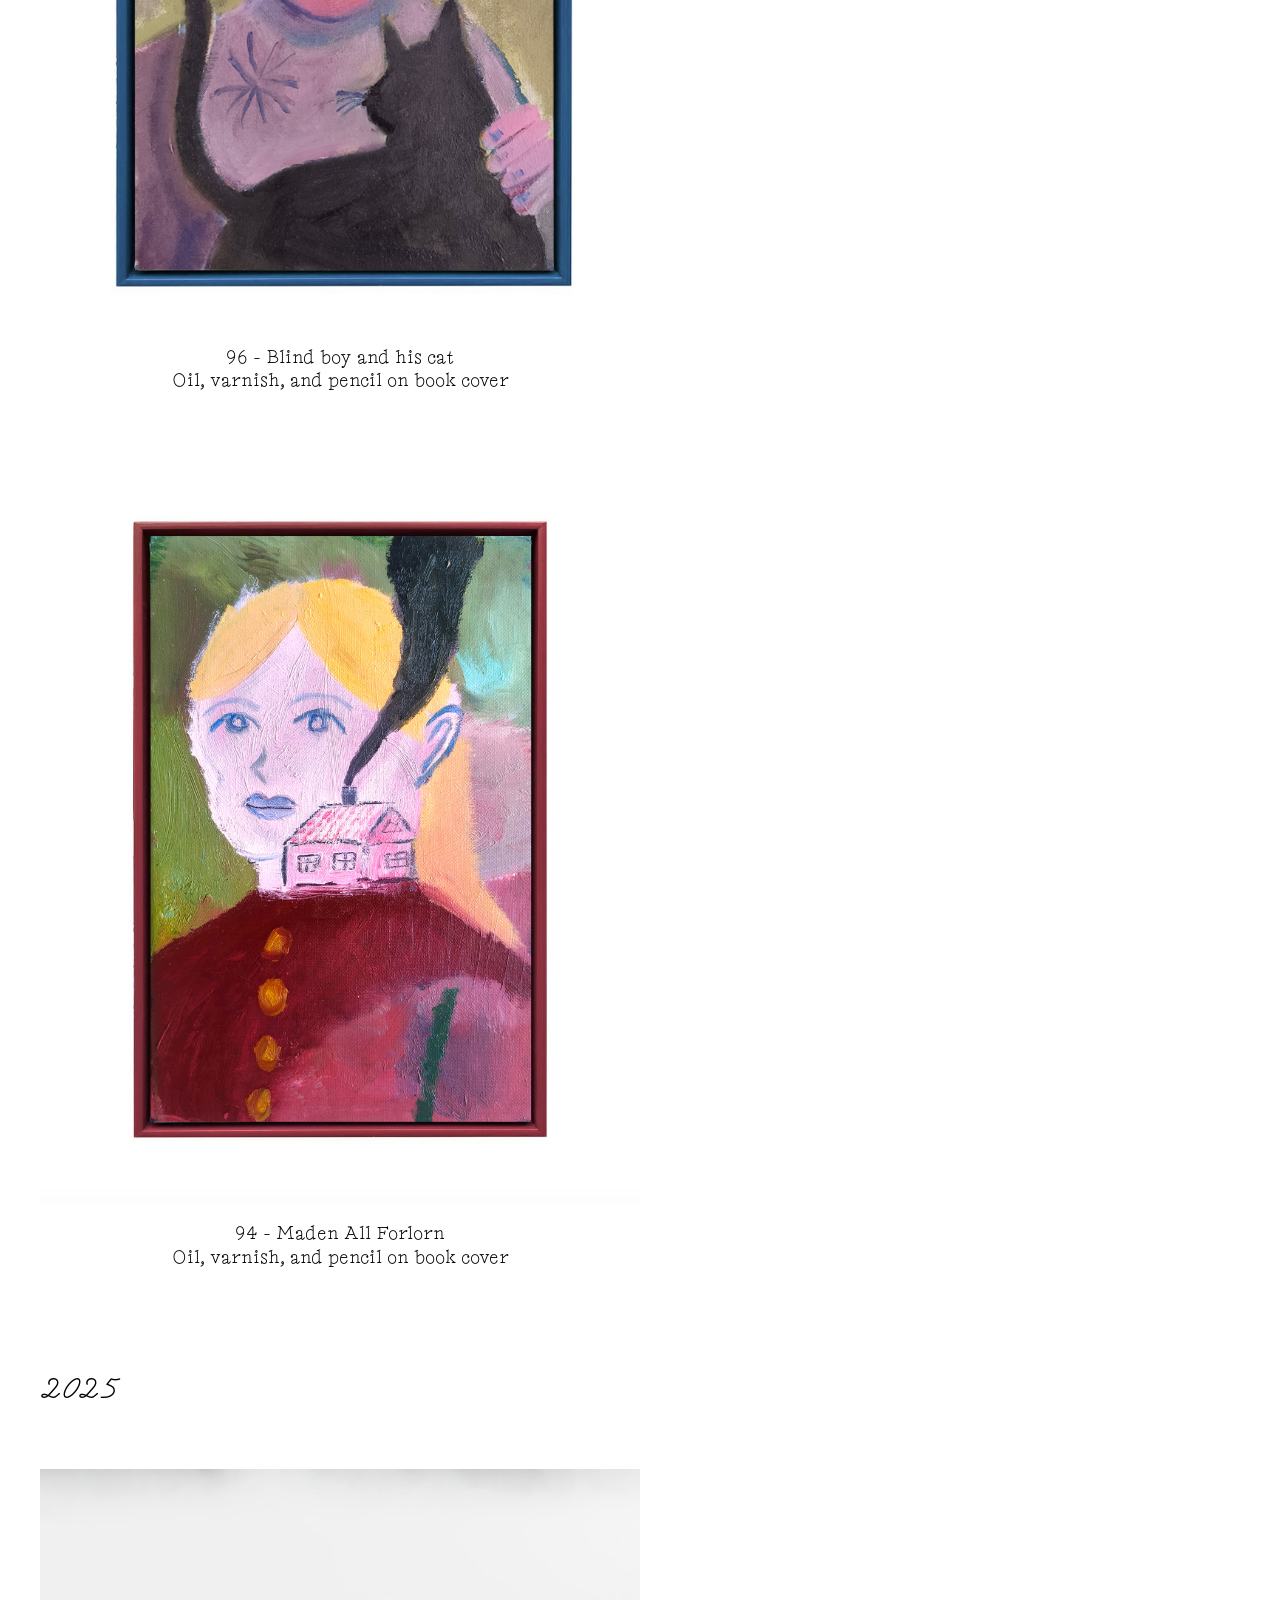
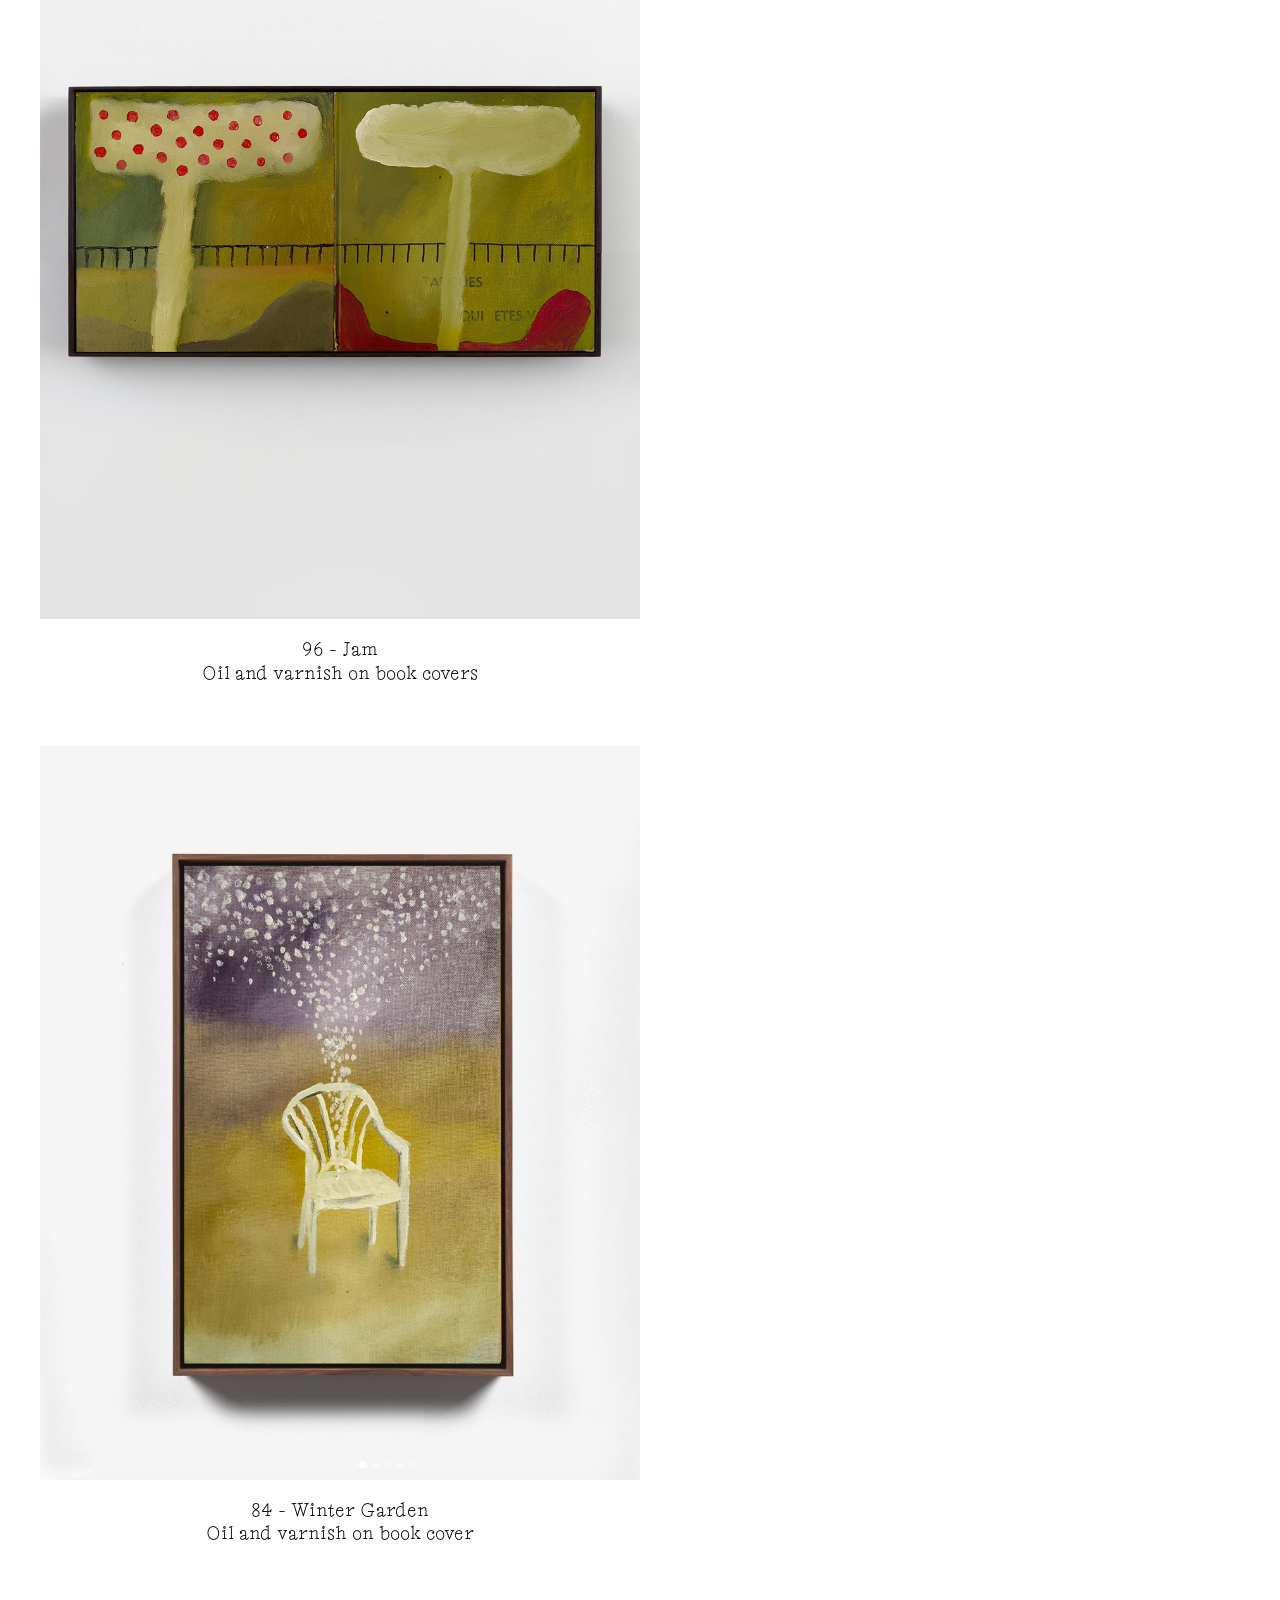
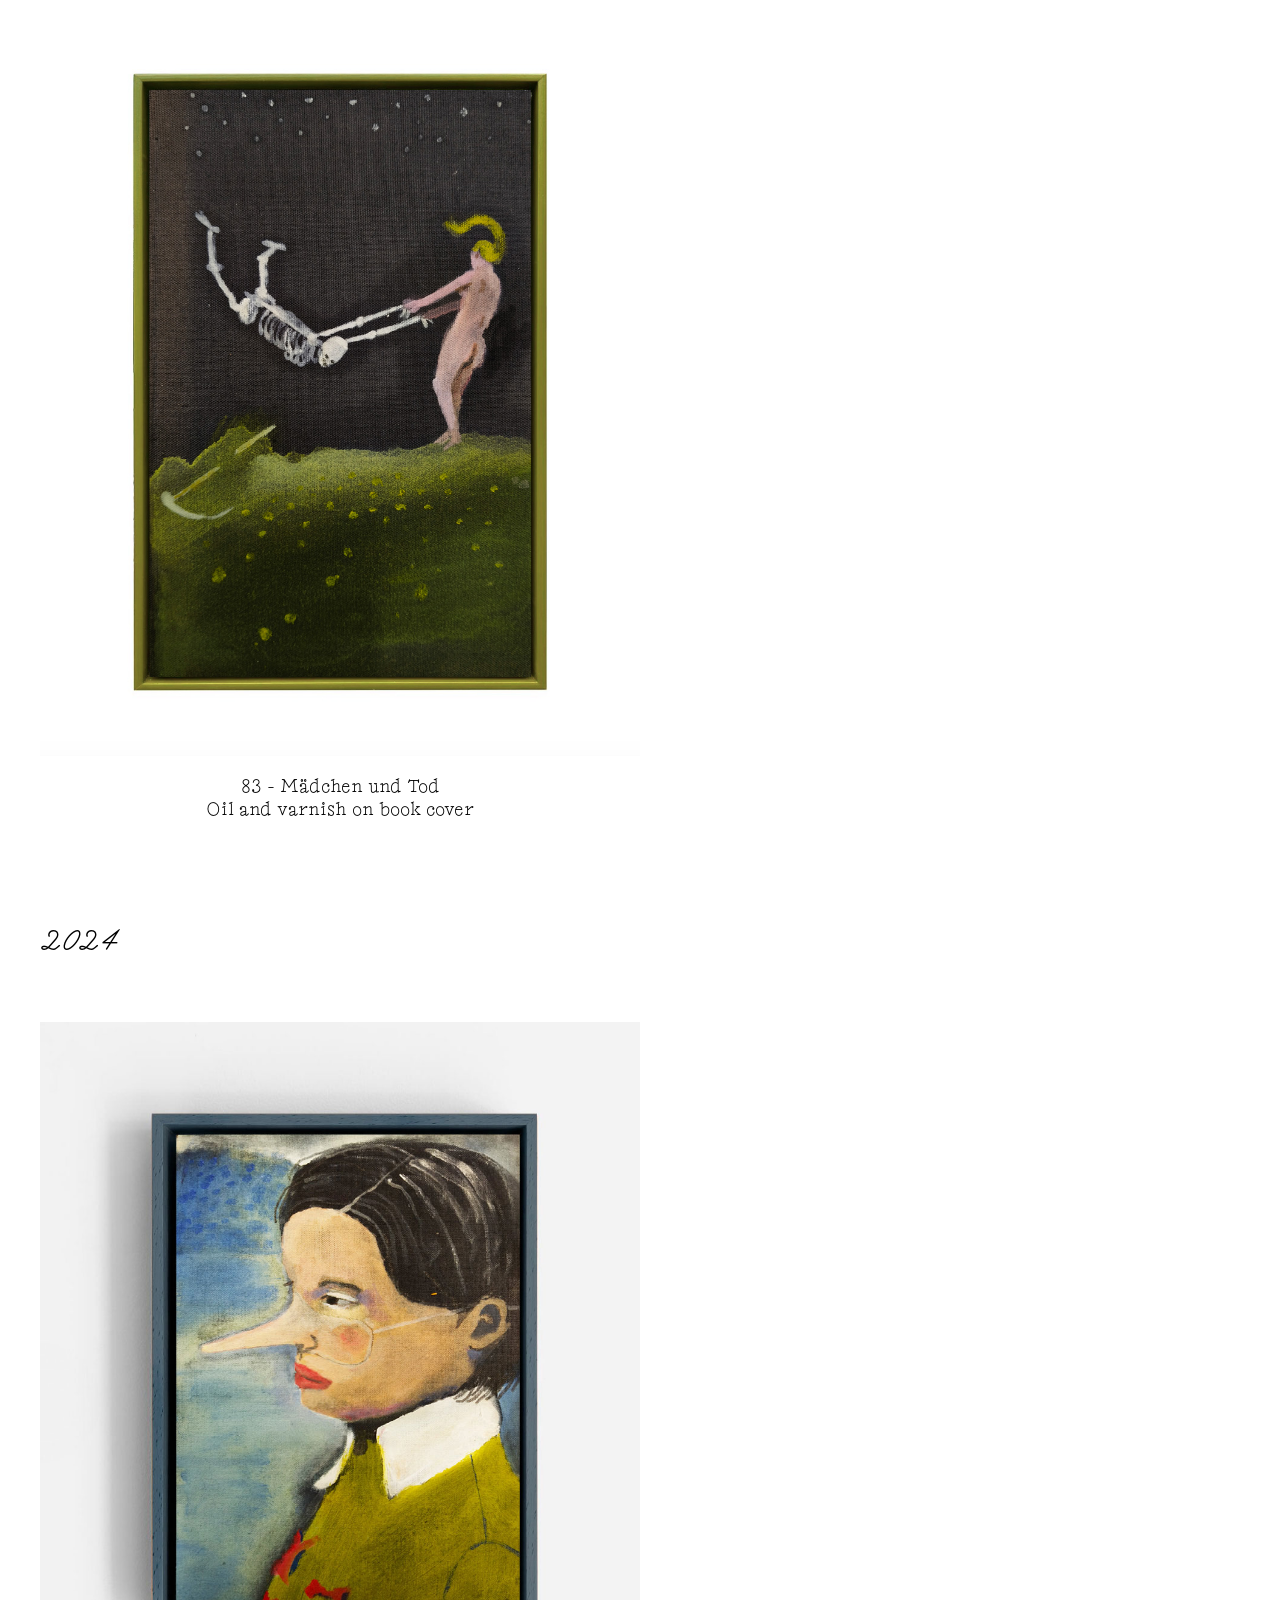
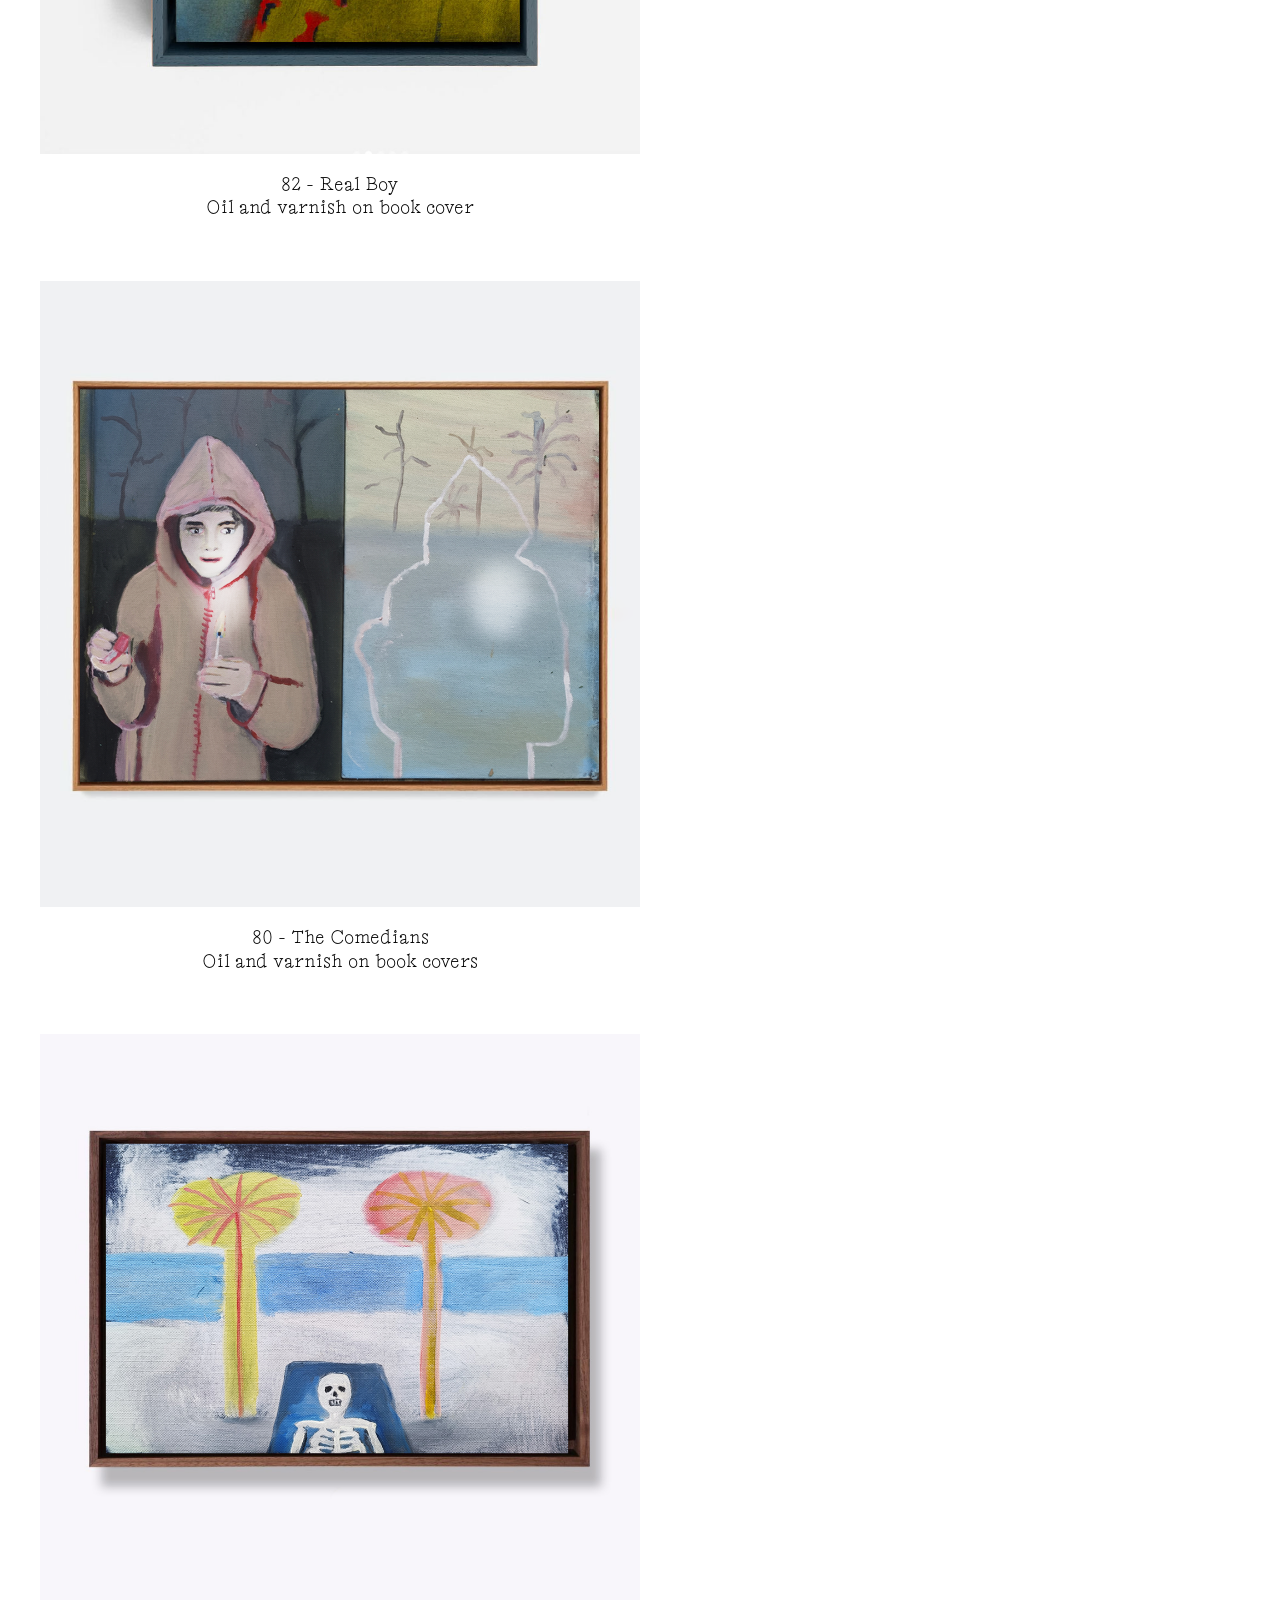
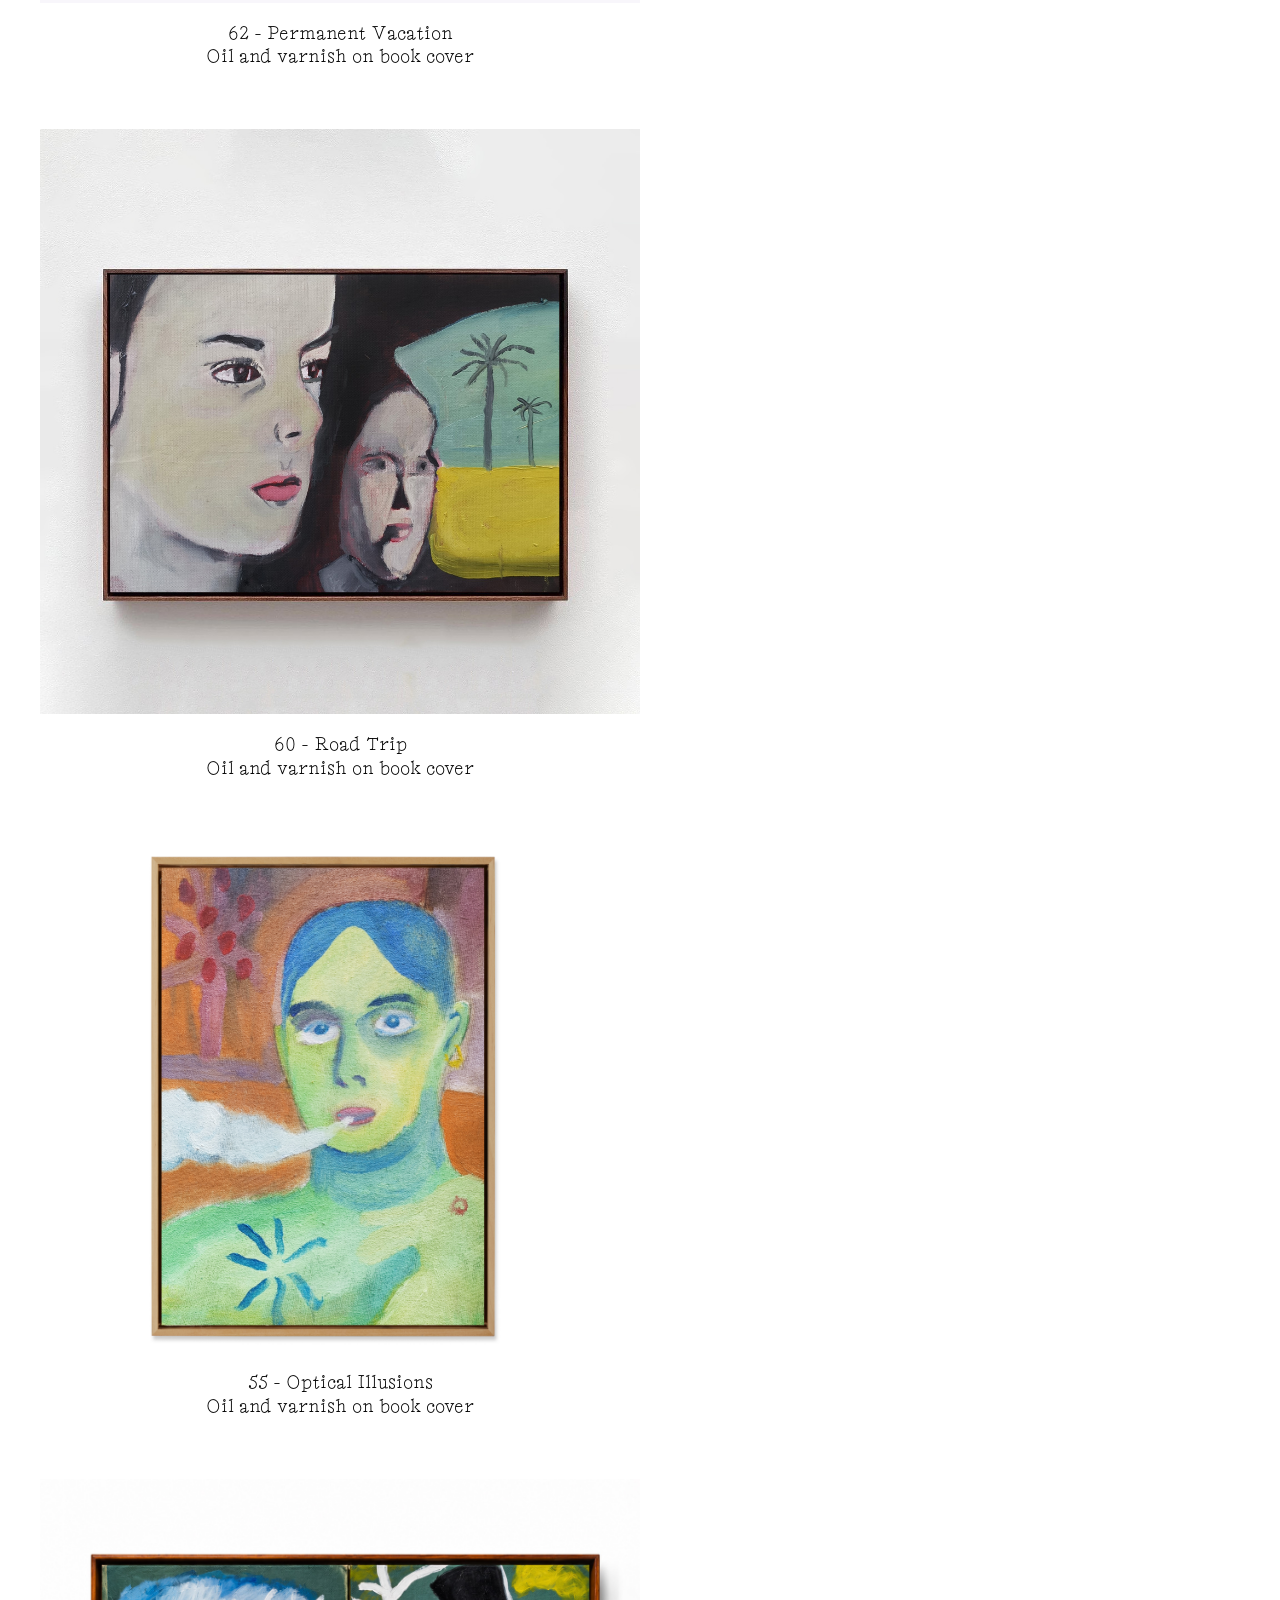
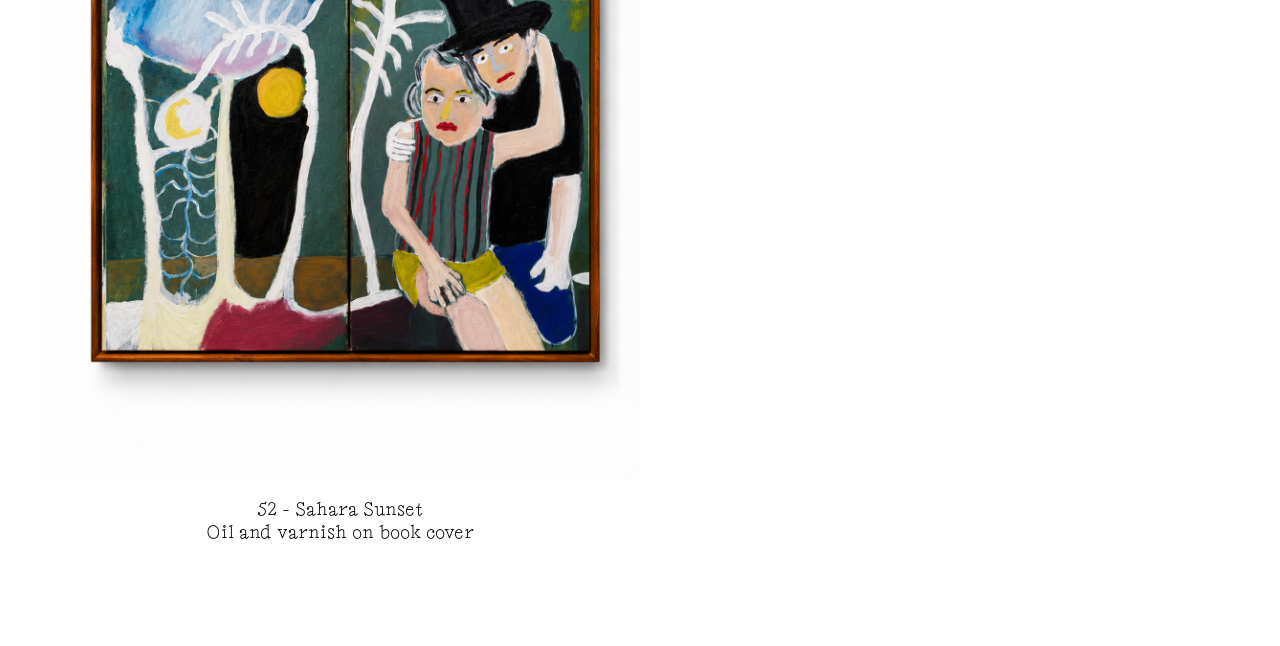
==== commit 18808bc3: "Update index.html" ====
--- a/index.html
+++ b/index.html
@@ -17,7 +17,9 @@
     <div class="section-title">Selected Paintings</div>
     <div class="year-heading"><em class="italic-font">2026</em></div>
 
+    <!-- The portfolio container starts here -->
     <div class="portfolio-container">
+      
       <div class="artwork-item">
         <img src="97-whos-in-goal.jpg" alt="Who's in Goal?">
         <div class="artwork-caption">
@@ -68,8 +70,6 @@
         </div>
       </div>
       
-    </div>
-
       <div class="year-heading" style="margin-top: 100px; margin-bottom: 60px;"><em class="italic-font">2024</em></div>
           
       <div class="artwork-item">
@@ -79,50 +79,50 @@
           Oil and varnish on book cover
         </div>
       </div>
-       <div class="artwork-item">
+
+      <div class="artwork-item">
         <img src="80-the-comedians.png" alt="The Comedians">
         <div class="artwork-caption">
           <span class="caption-size">80 - The Comedians</span><br>
           Oil and varnish on book covers
         </div>
       </div>
-     <div class="artwork-item">
+
+      <div class="artwork-item">
         <img src="62-permanent-vacation.jpg" alt="Permanent Vacation">
         <div class="artwork-caption">
           <span class="caption-size">62 - Permanent Vacation</span><br>
           Oil and varnish on book cover
         </div>
       </div>
-     <div class="artwork-item">
+
+      <div class="artwork-item">
         <img src="60-road trip.jpg" alt="Road Trip">
         <div class="artwork-caption">
           <span class="caption-size">60 - Road Trip</span><br>
           Oil and varnish on book cover
         </div>
       </div>
-       <div class="artwork-item">
+
+      <div class="artwork-item">
         <img src="55-optical-illusions.jpg" alt="Optical Illusions">
         <div class="artwork-caption">
           <span class="caption-size">55 - Optical Illusions</span><br>
           Oil and varnish on book cover
         </div>
       </div>
-     <div class="artwork-item">
+
+      <div class="artwork-item">
         <img src="52-sahara-sunset.jpg" alt="Sahara Sunset">
         <div class="artwork-caption">
           <span class="caption-size">52 - Sahara Sunset</span><br>
           Oil and varnish on book cover
         </div>
       </div>
-    
 
-
-
-
-    
+    </div> <!-- The portfolio container now properly closes here at the end -->
+      
   </main>
-
-
 
 <script>
   // Target layout elements AND text-formatting elements like em, i, and .italic-font
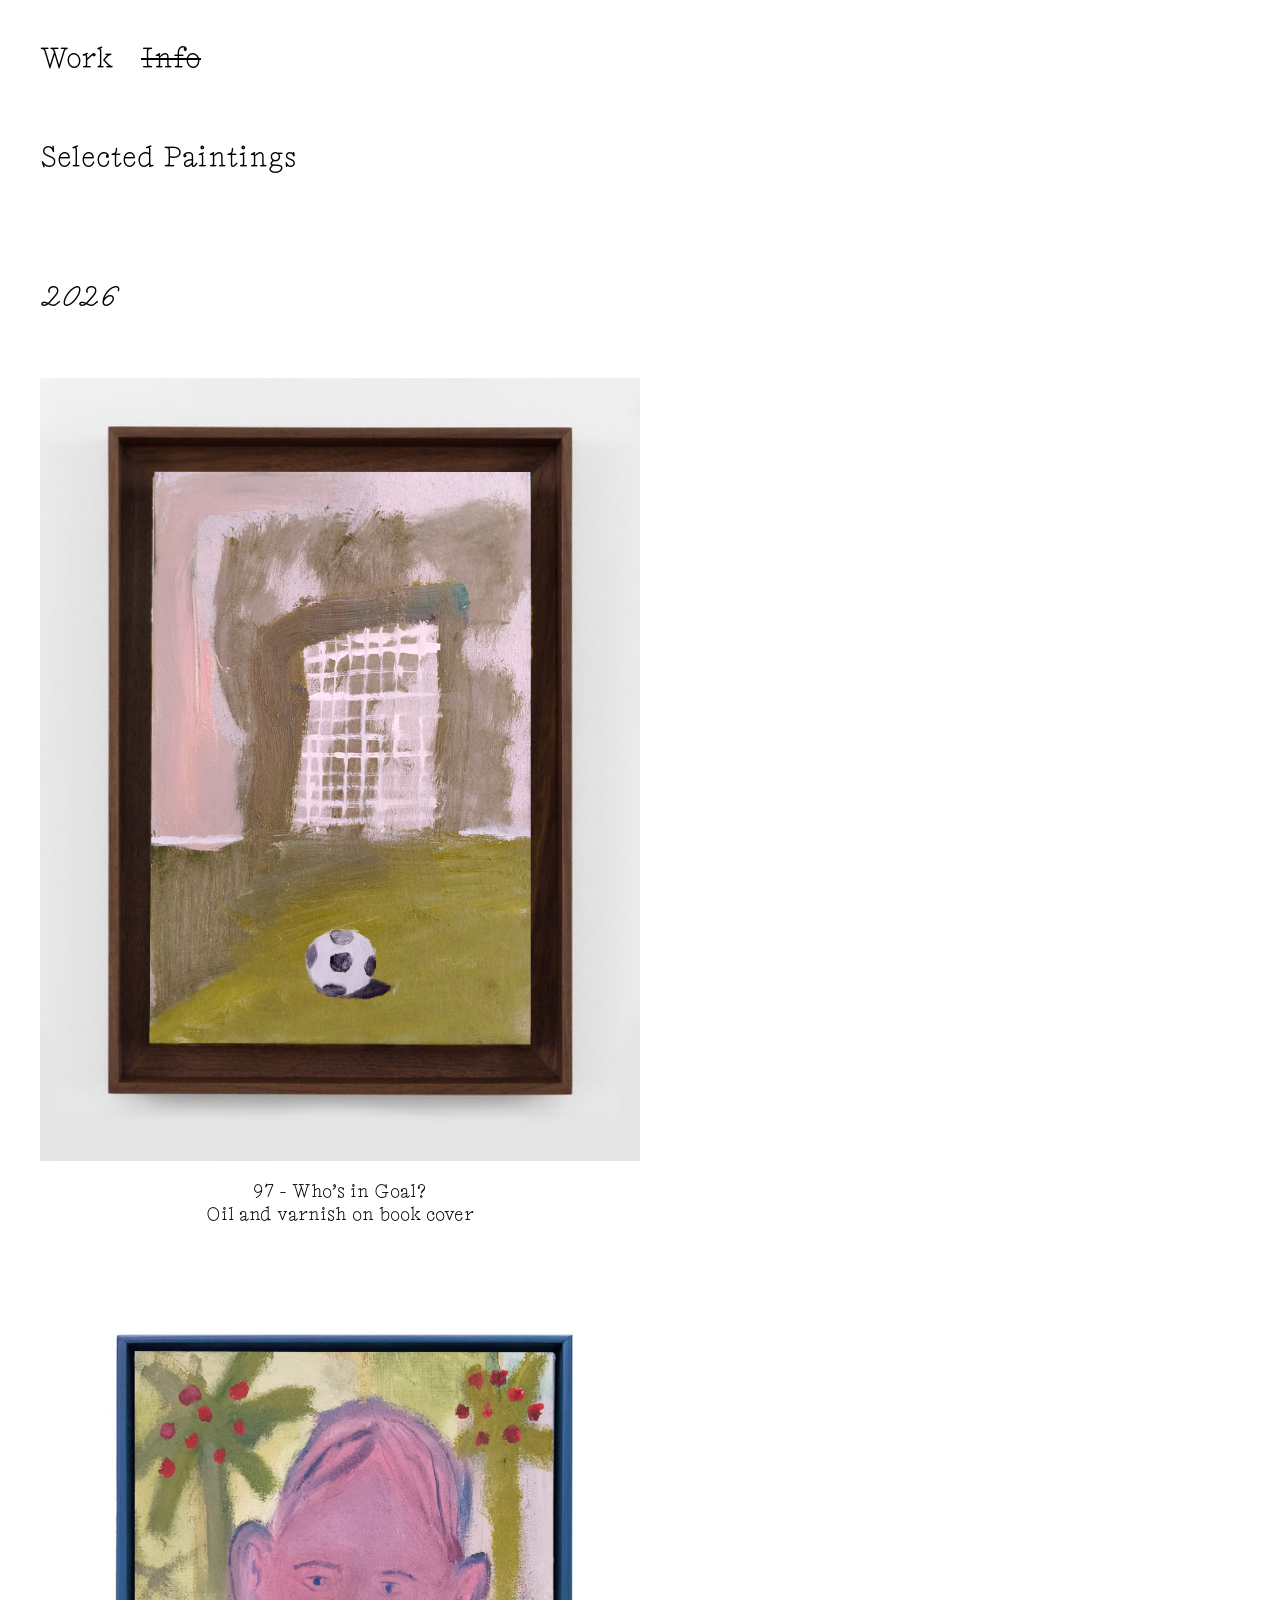
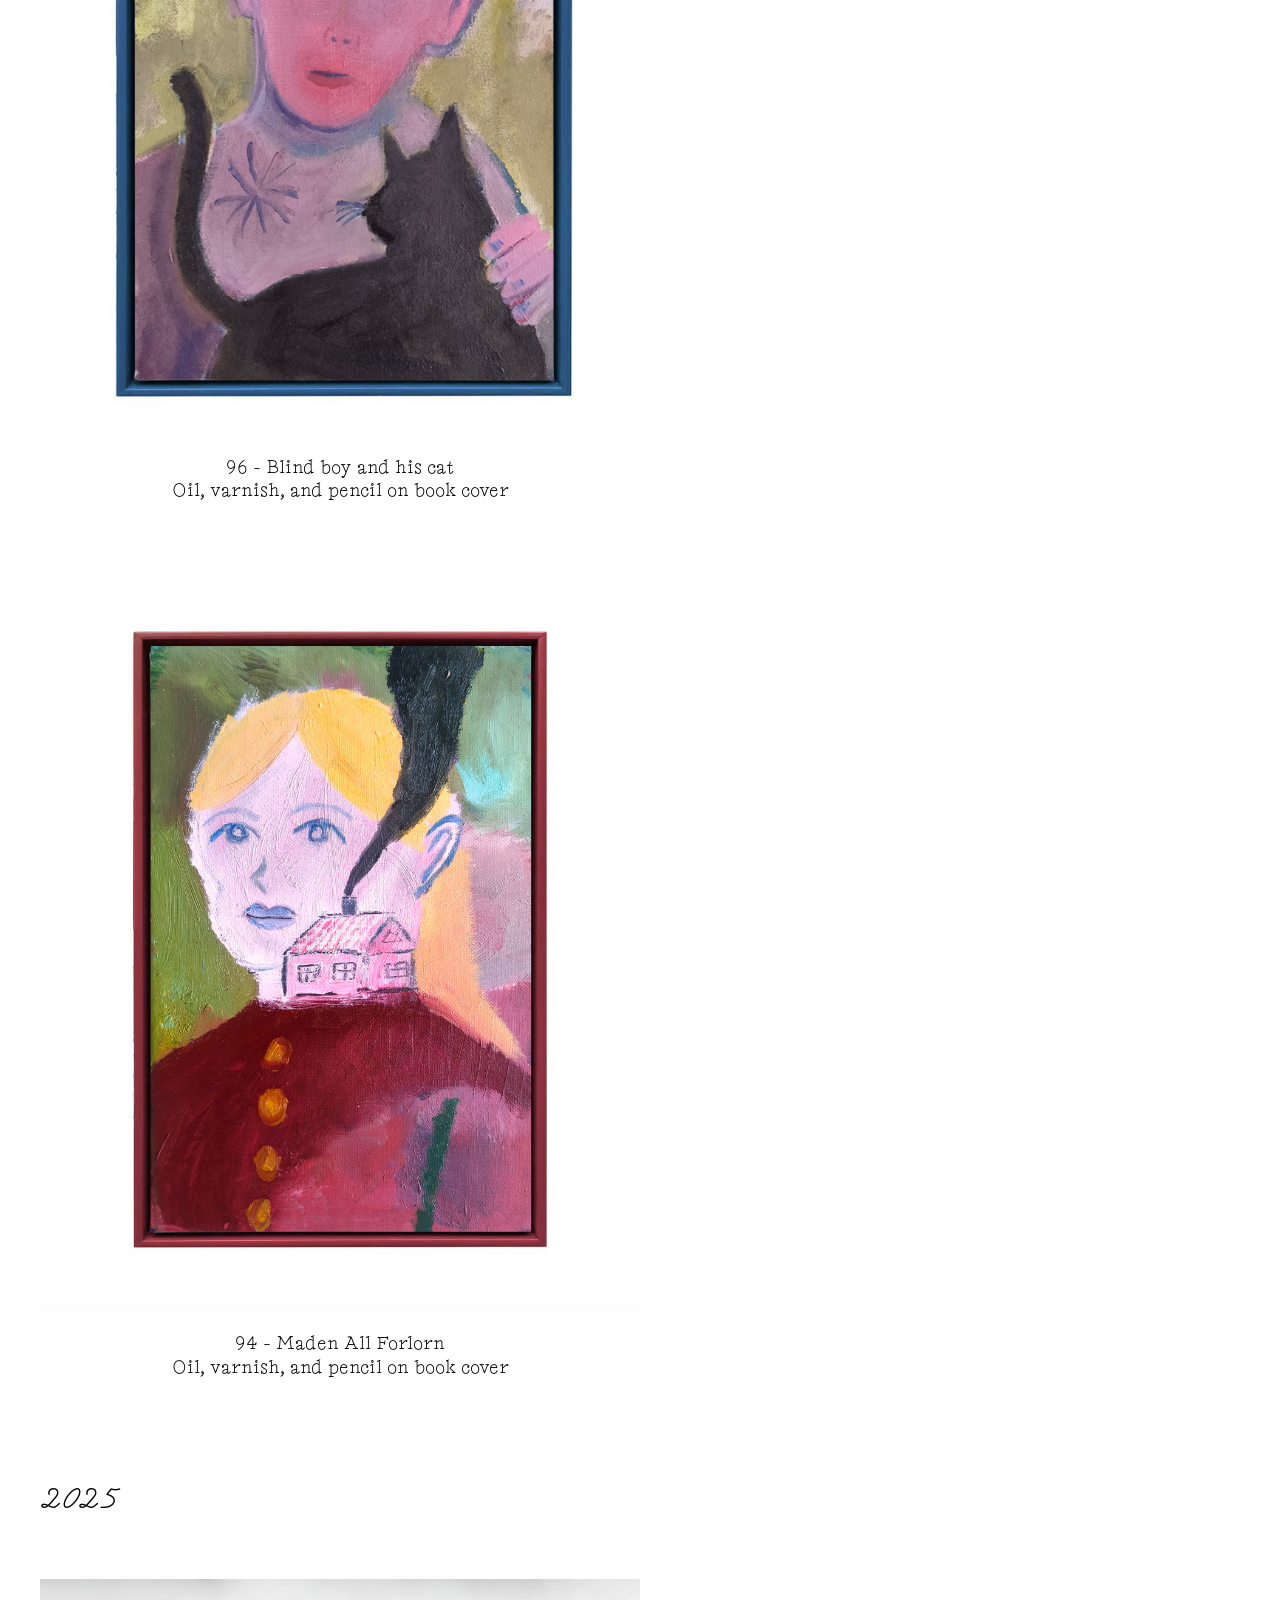
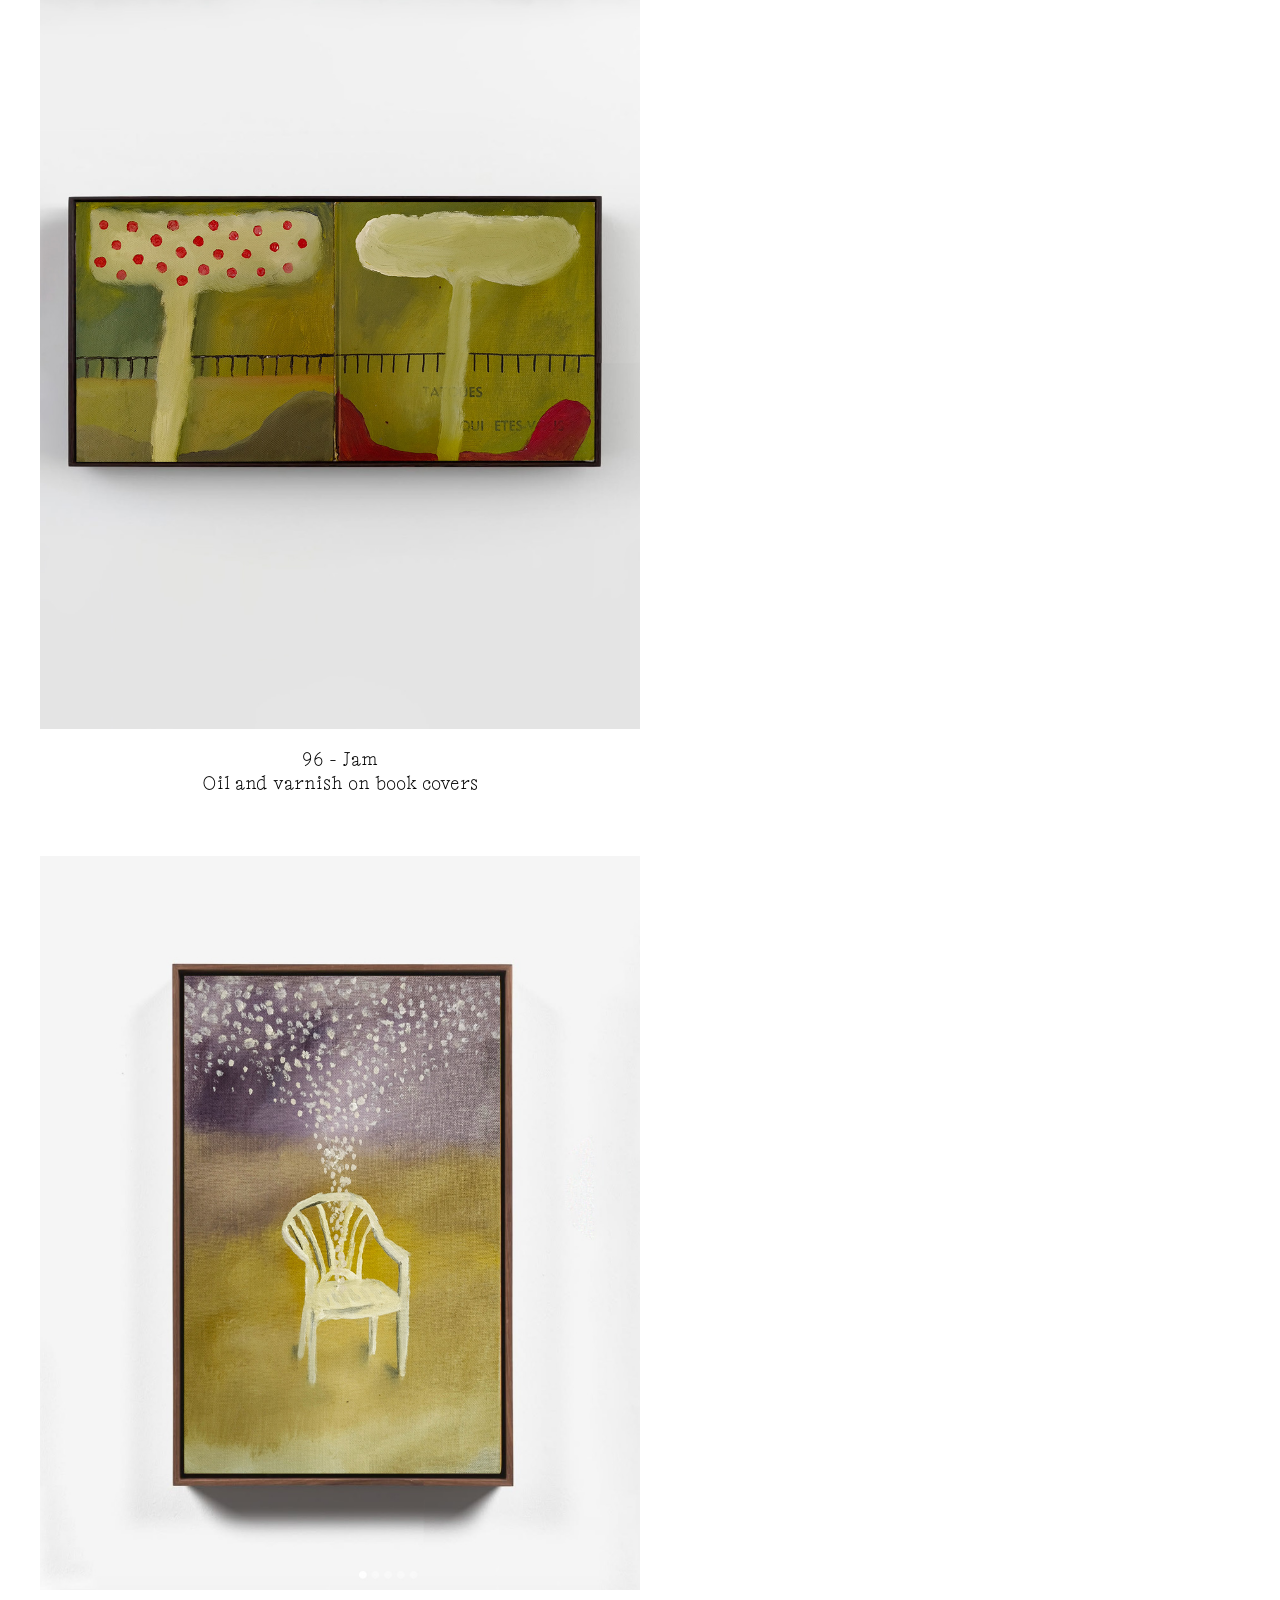
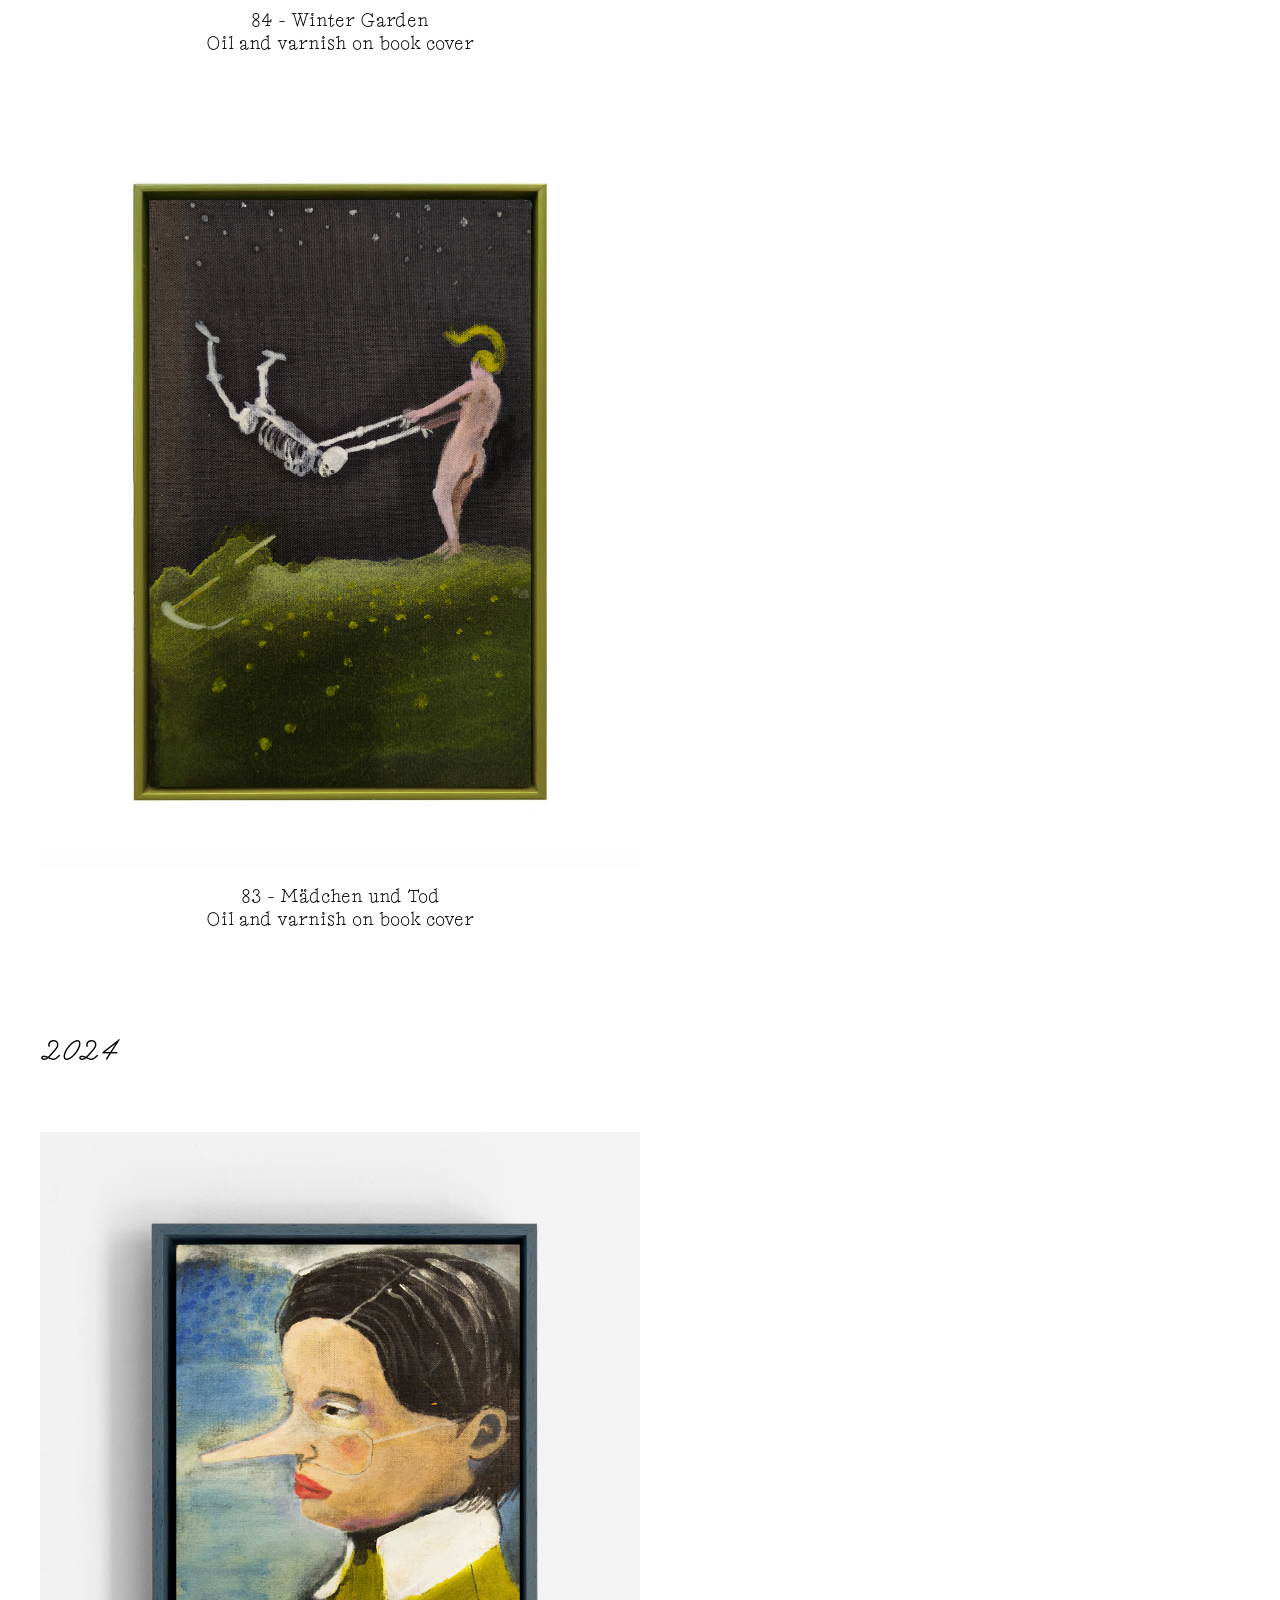
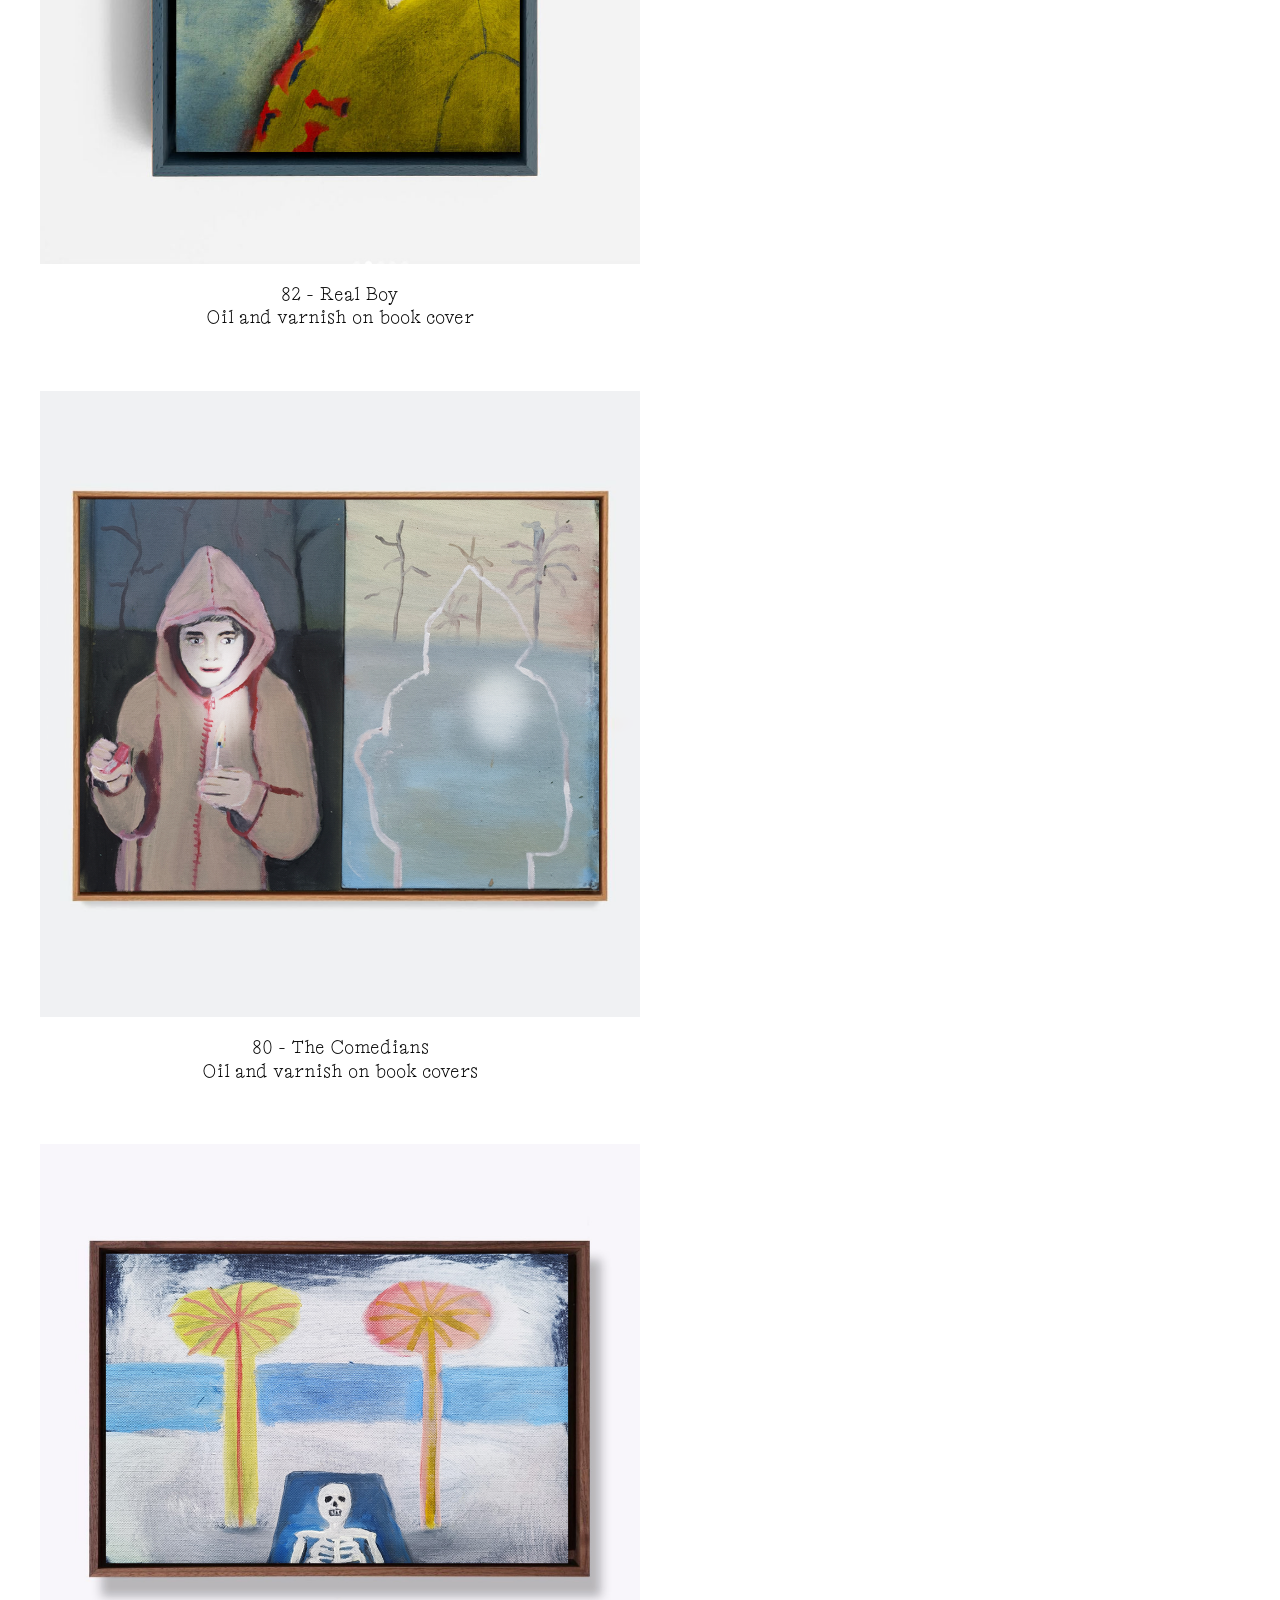
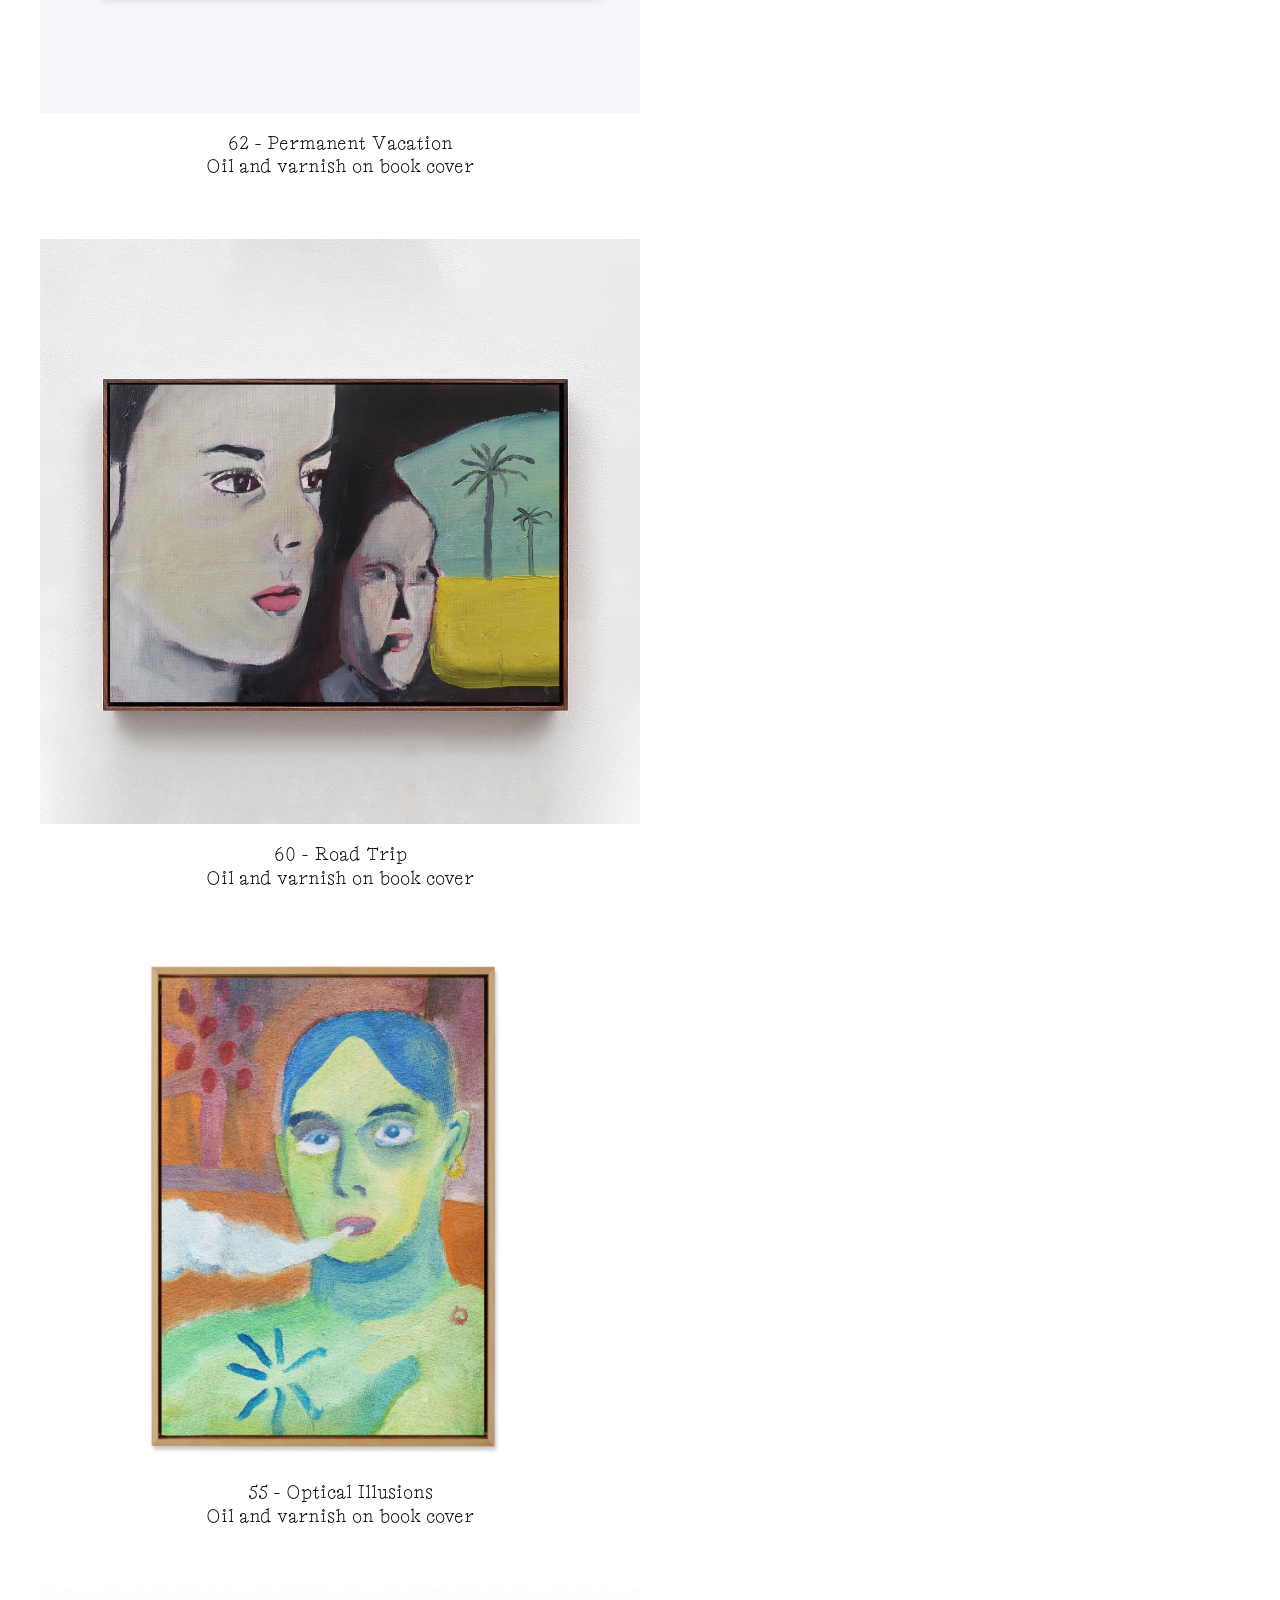
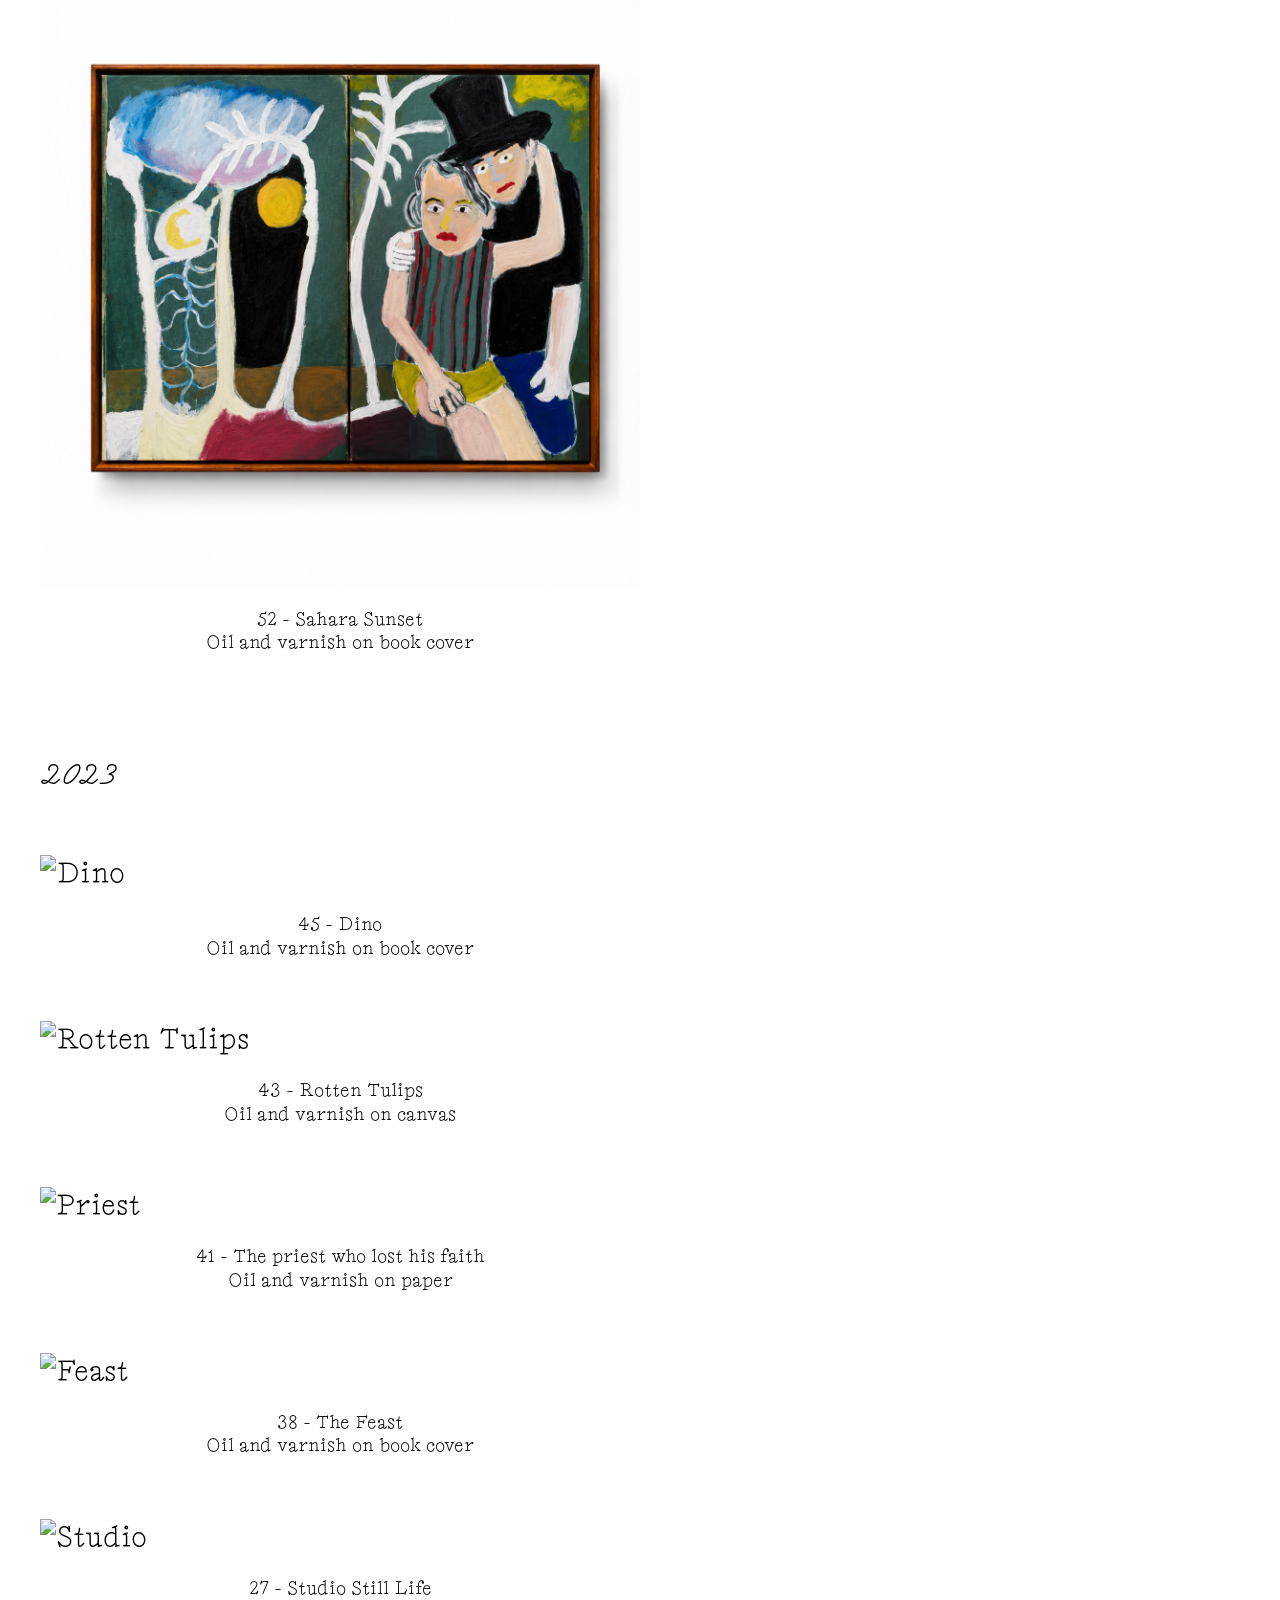
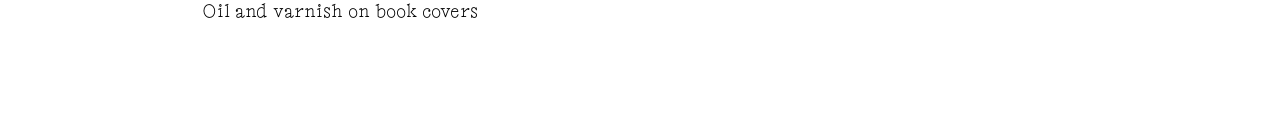
==== commit b5581dc0: "Update index.html" ====
--- a/index.html
+++ b/index.html
@@ -15,7 +15,7 @@
 
   <main>
     <div class="section-title">Selected Paintings</div>
-    <div class="year-heading"><em class="italic-font">2026</em></div>
+    <div class="year-heading" style="margin-top: 100px; margin-bottom: 60px;"><em class="italic-font">2026</em></div>
 
     <!-- The portfolio container starts here -->
     <div class="portfolio-container">
@@ -119,6 +119,45 @@
           Oil and varnish on book cover
         </div>
       </div>
+
+       <div class="year-heading" style="margin-top: 100px; margin-bottom: 60px;"><em class="italic-font">2023</em></div>
+
+        <div class="artwork-item">
+        <img src="45-dino-framed.jpg" alt="Dino">
+        <div class="artwork-caption">
+          <span class="caption-size">45 - Dino</span><br>
+          Oil and varnish on book cover
+        </div>
+      </div>
+        <div class="artwork-item">
+        <img src="43-rotten tulips.jpg" alt="Rotten Tulips">
+        <div class="artwork-caption">
+          <span class="caption-size">43 - Rotten Tulips</span><br>
+          Oil and varnish on canvas
+        </div>
+      </div>
+      <div class="artwork-item">
+        <img src="41-priest.jpg" alt="Priest">
+        <div class="artwork-caption">
+          <span class="caption-size">41 - The priest who lost his faith</span><br>
+          Oil and varnish on paper
+        </div>
+      </div>
+         <div class="artwork-item">
+        <img src="38-feast.jpg" alt="Feast">
+        <div class="artwork-caption">
+          <span class="caption-size">38 - The Feast</span><br>
+          Oil and varnish on book cover
+        </div>
+      </div>
+            <div class="artwork-item">
+        <img src="27-studio-still-life.jpg" alt="Studio">
+        <div class="artwork-caption">
+          <span class="caption-size">27 - Studio Still Life</span><br>
+          Oil and varnish on book covers
+        </div>
+      </div>
+      
 
     </div> <!-- The portfolio container now properly closes here at the end -->
       
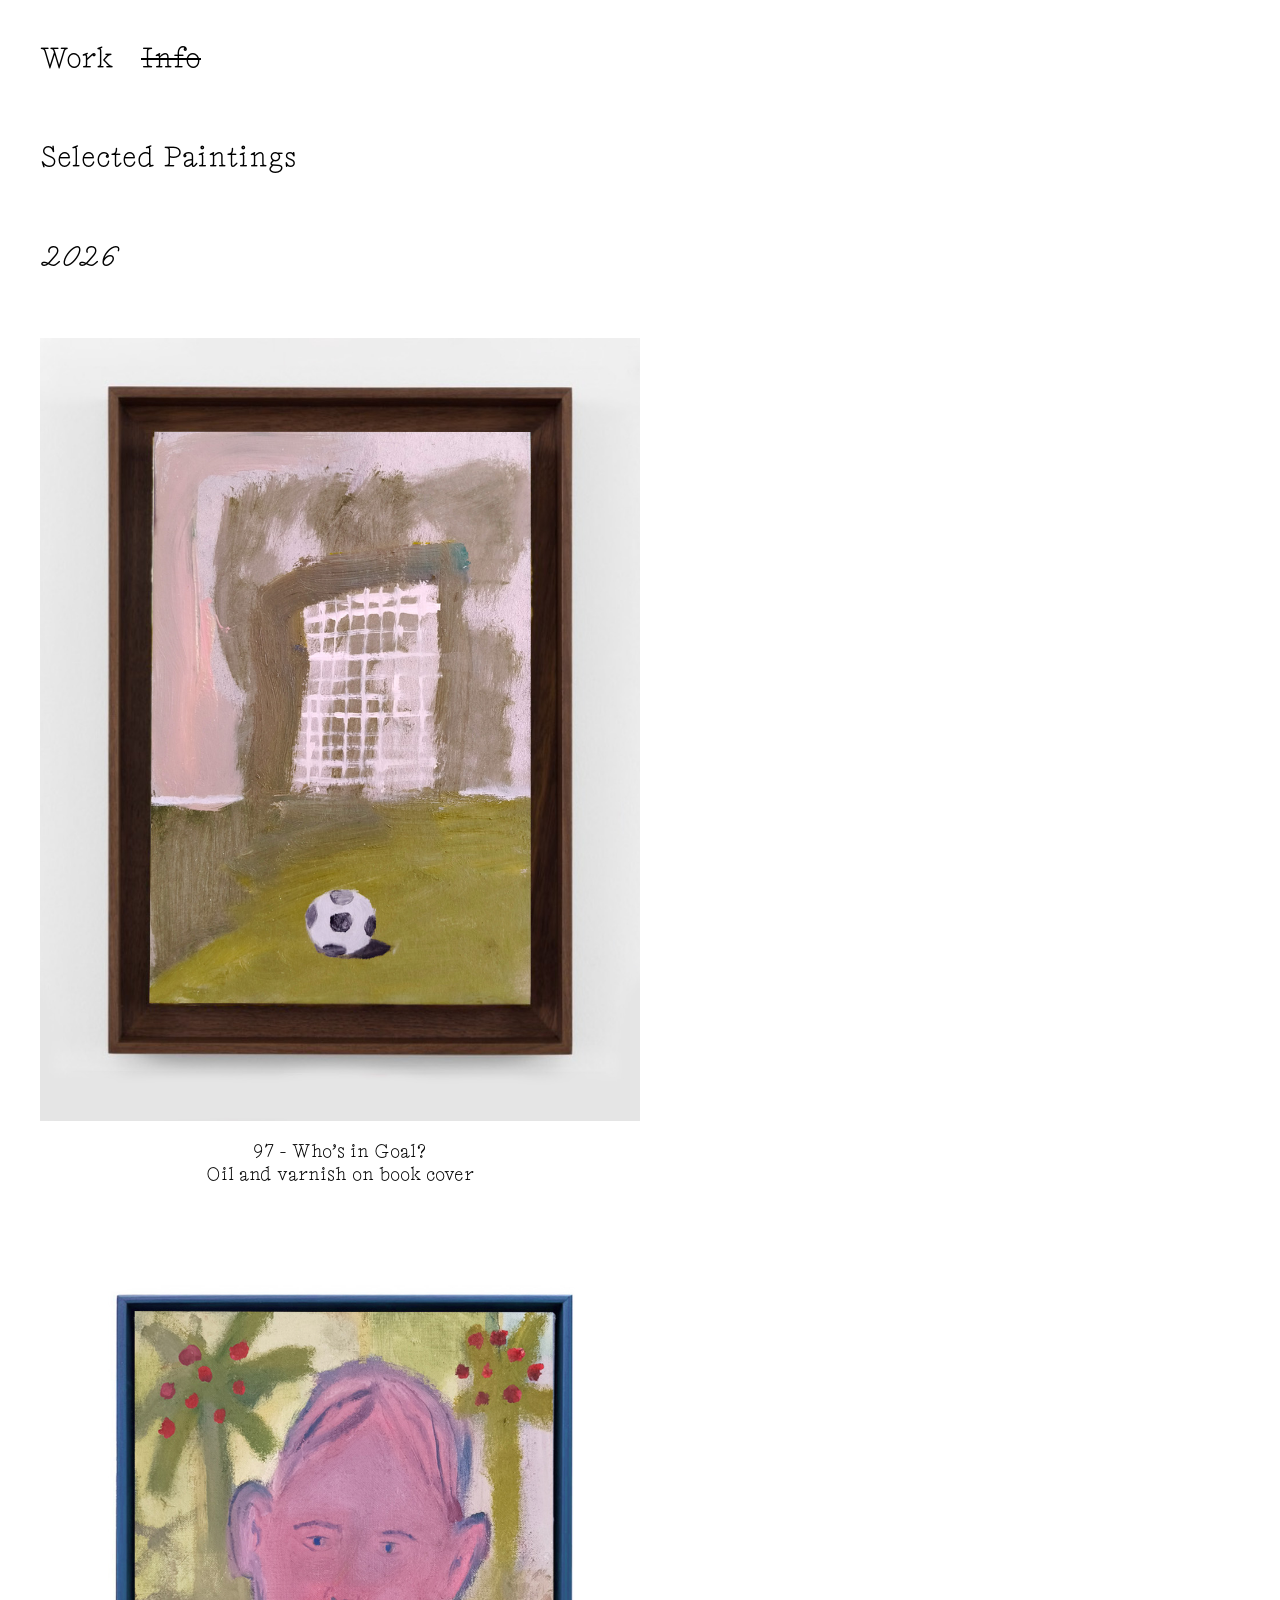
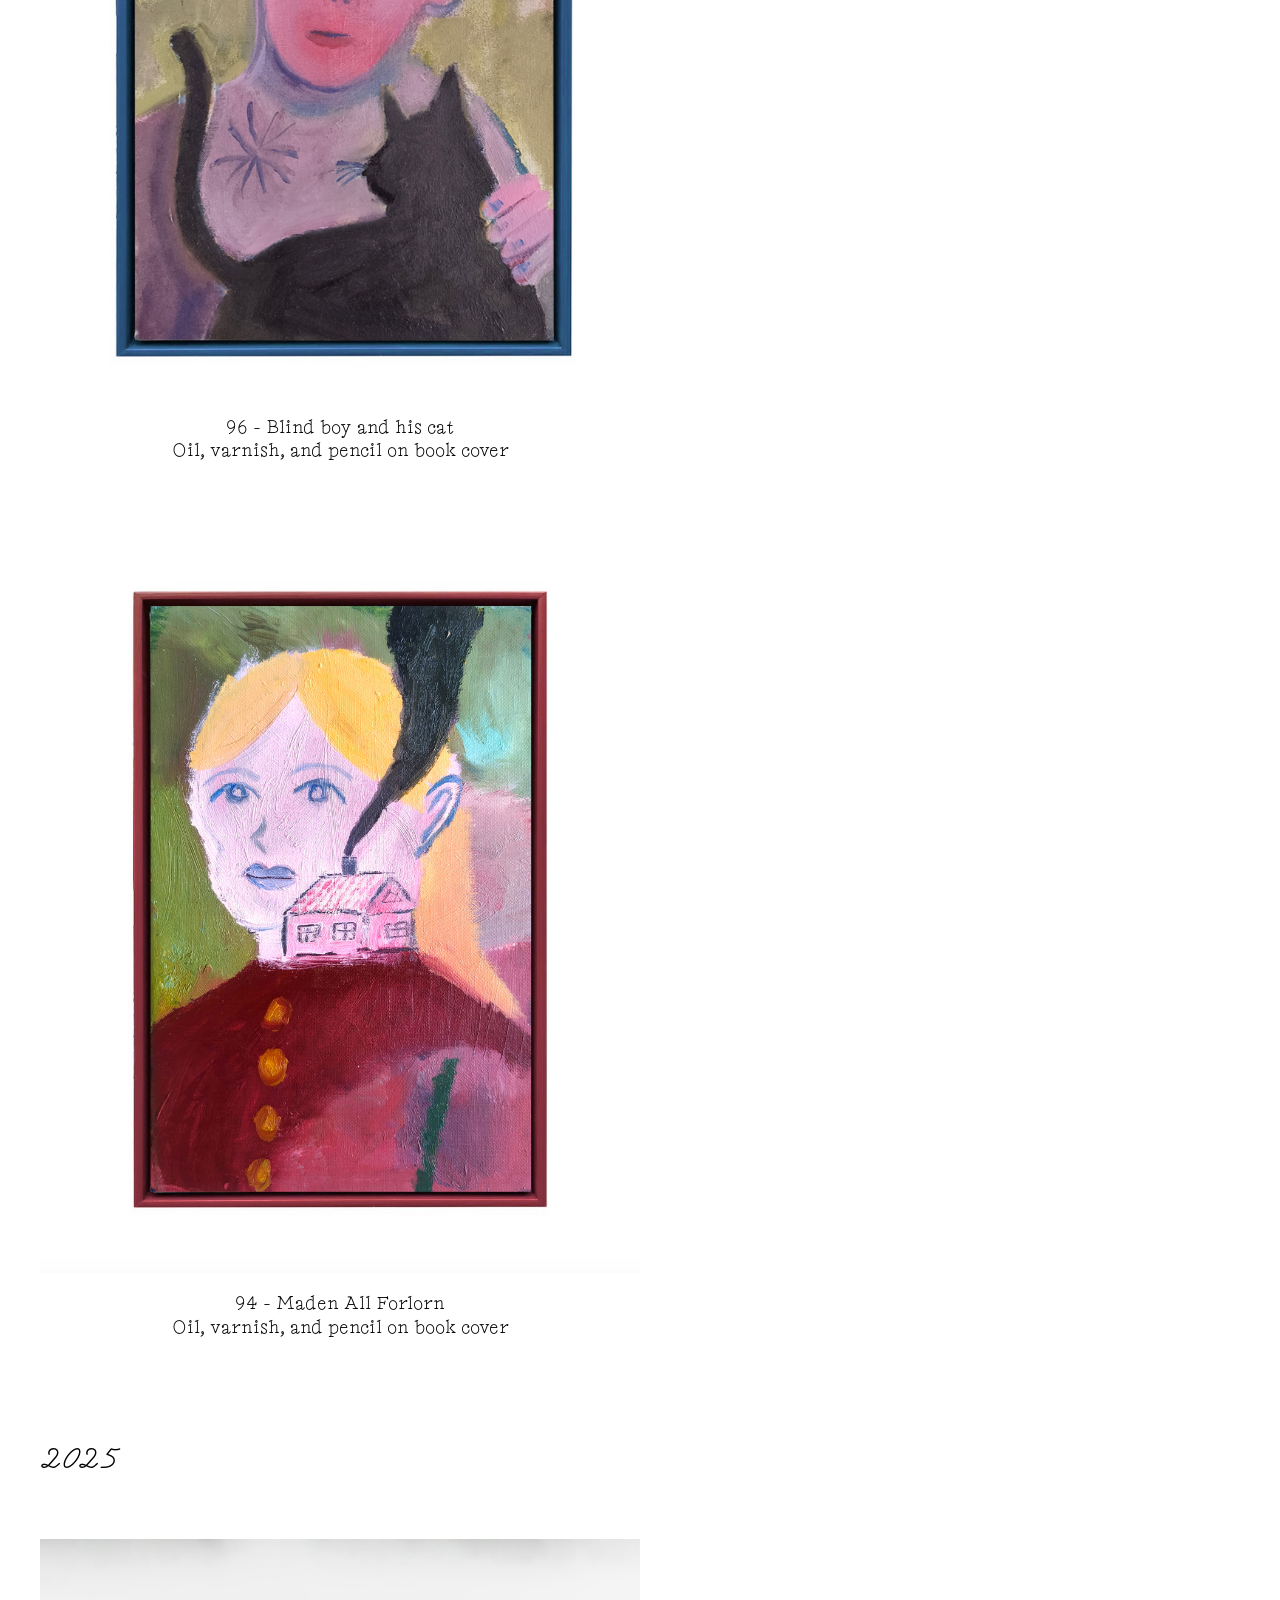
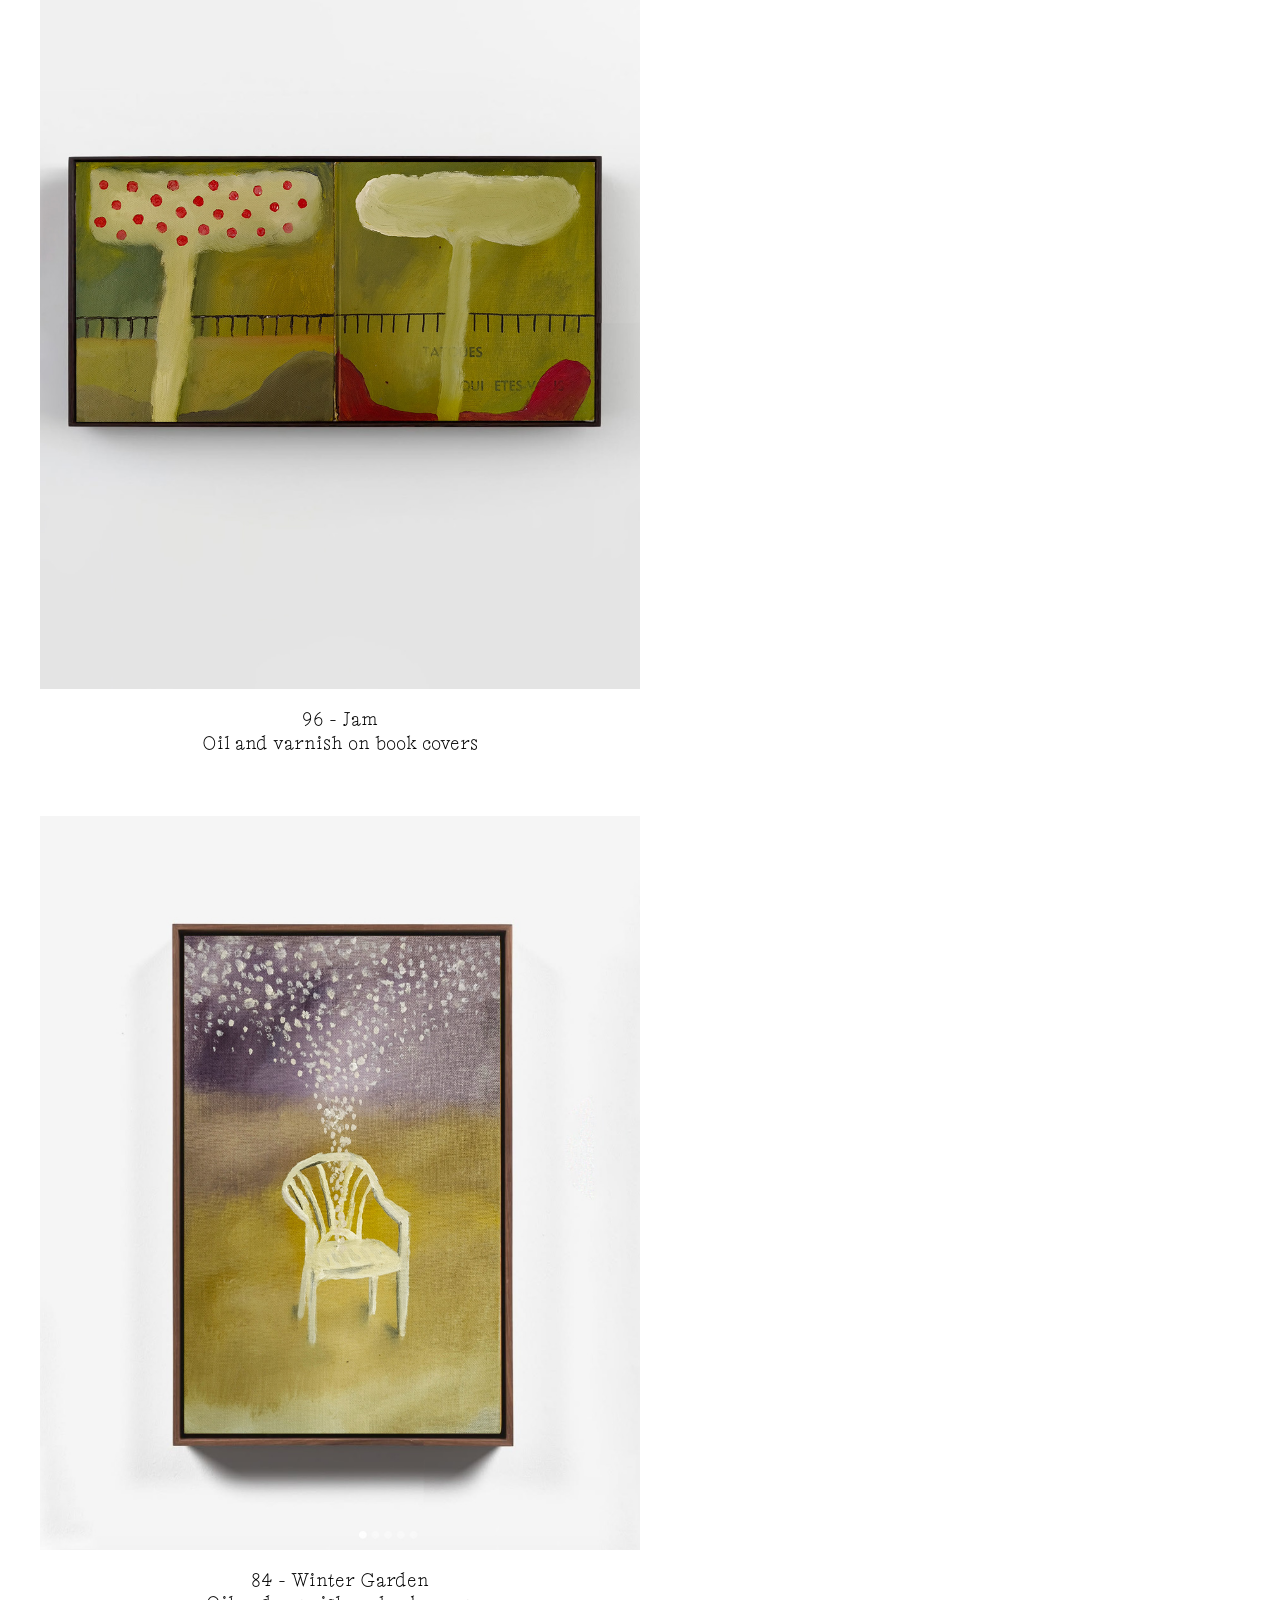
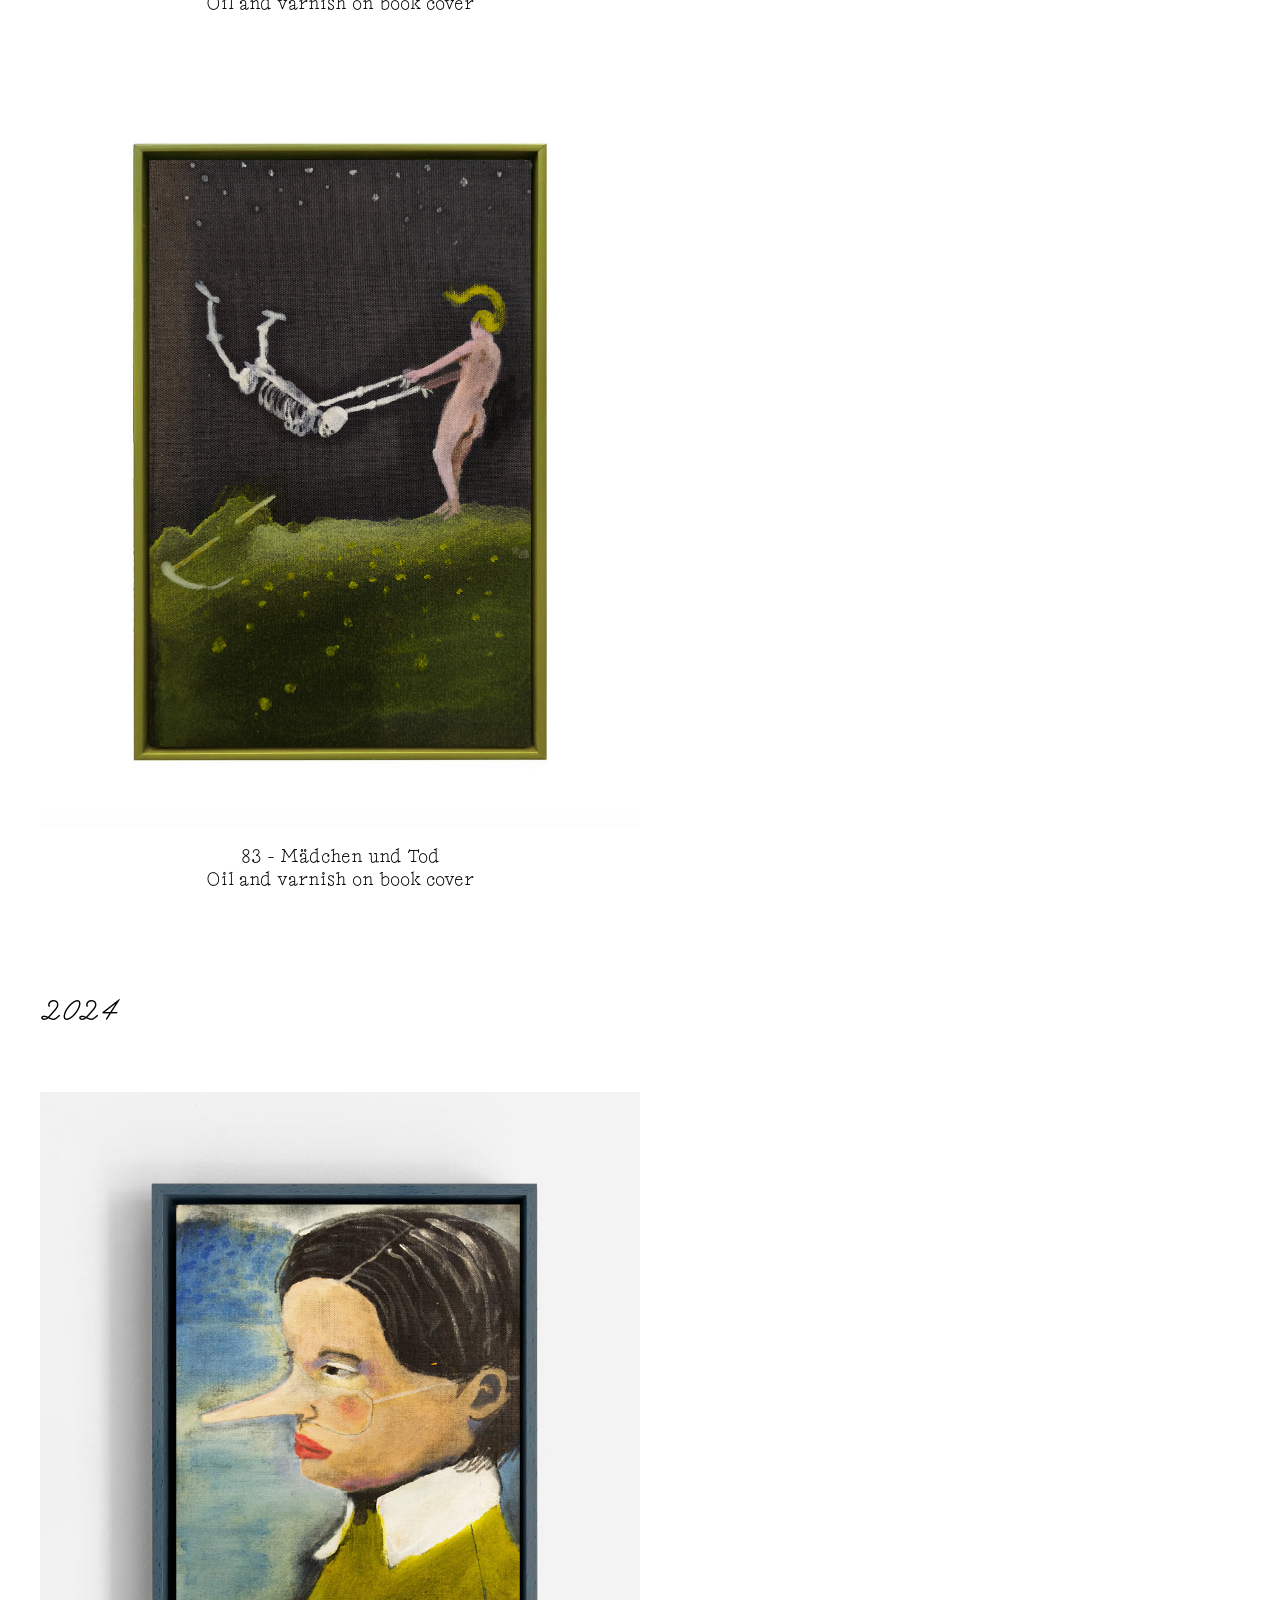
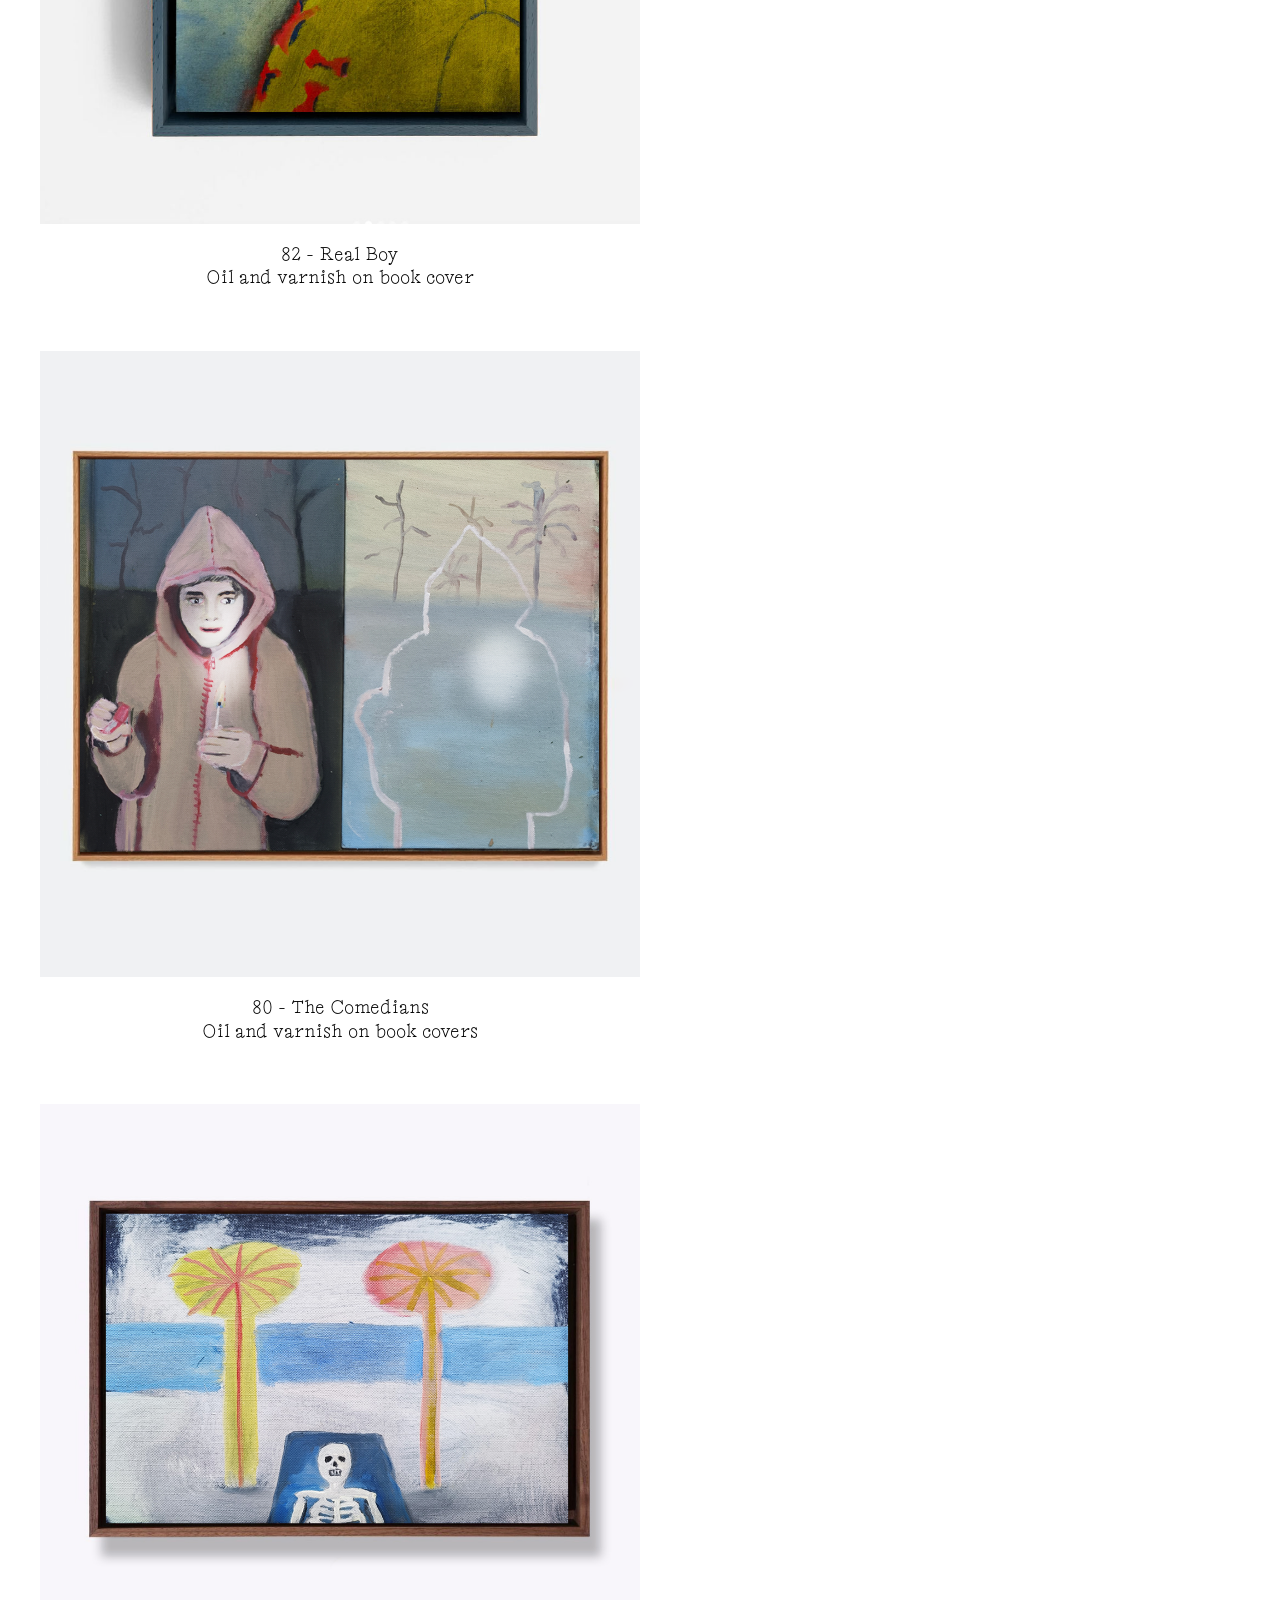
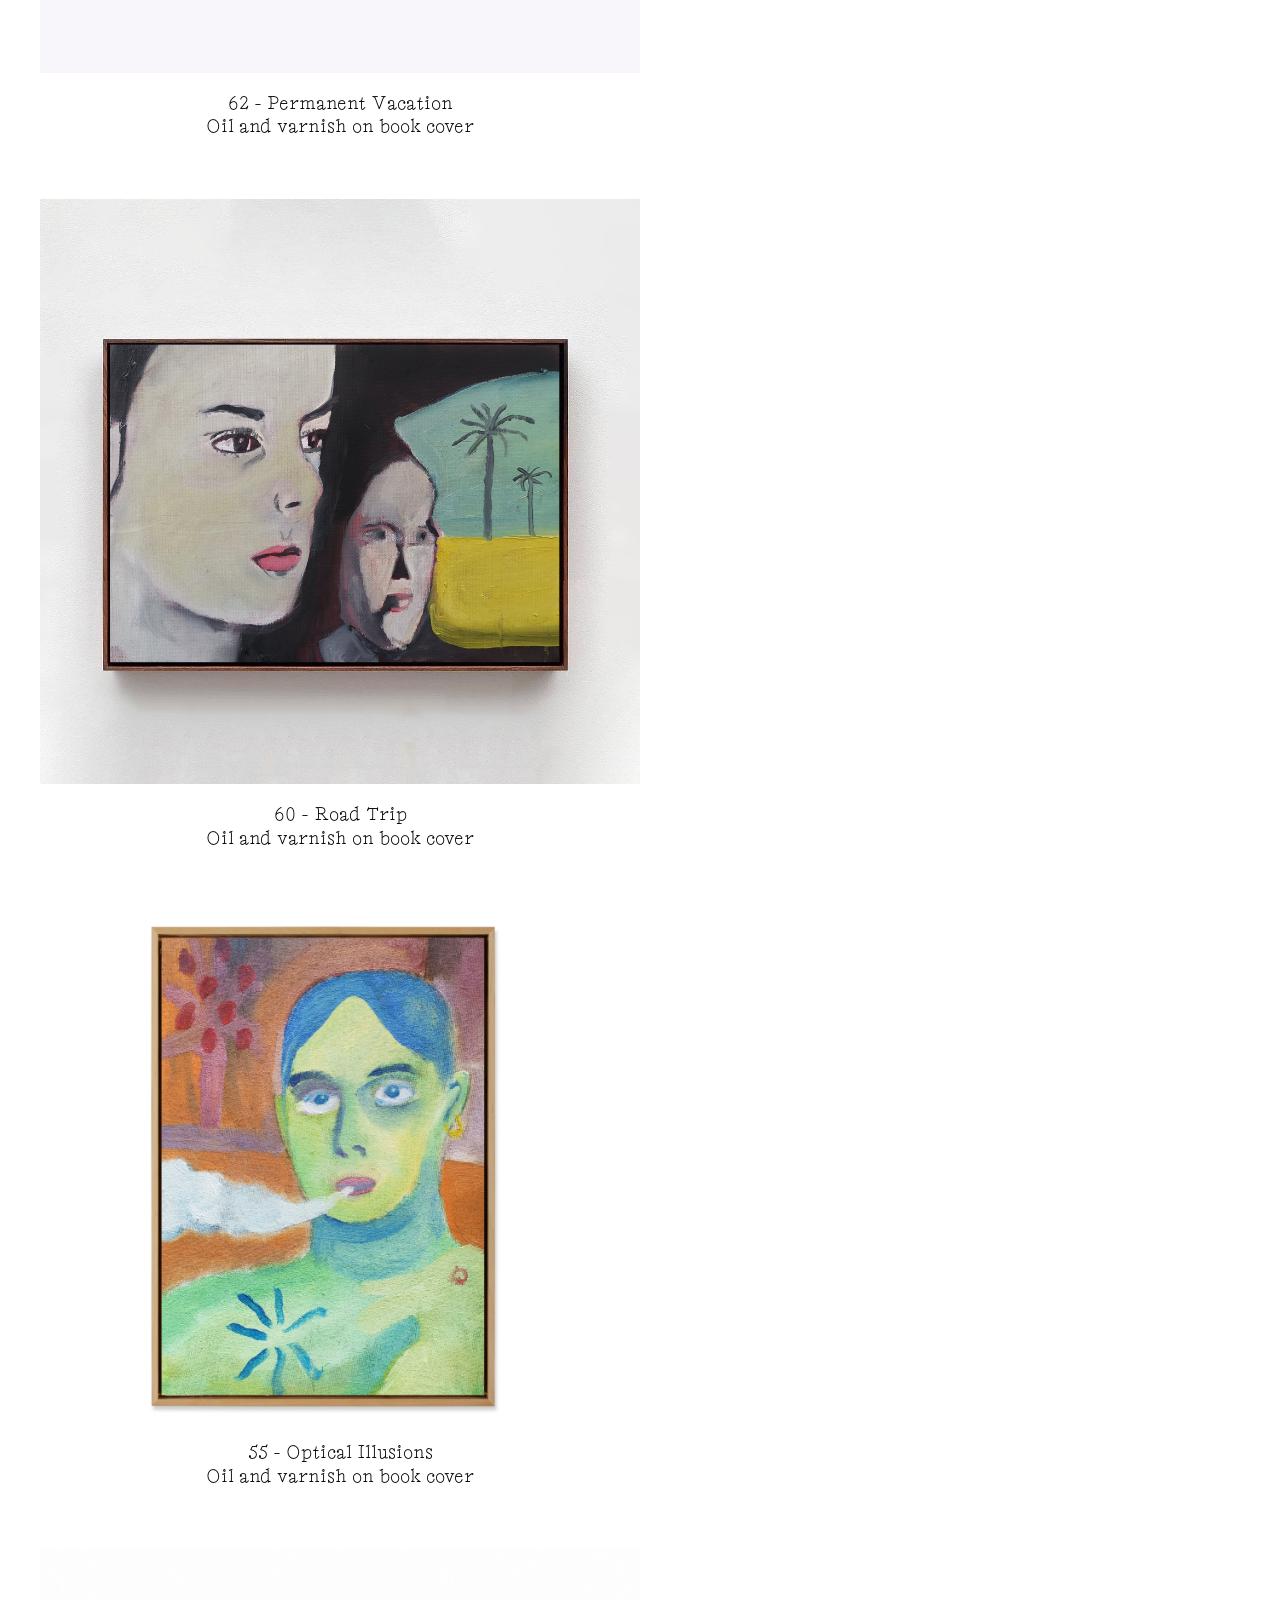
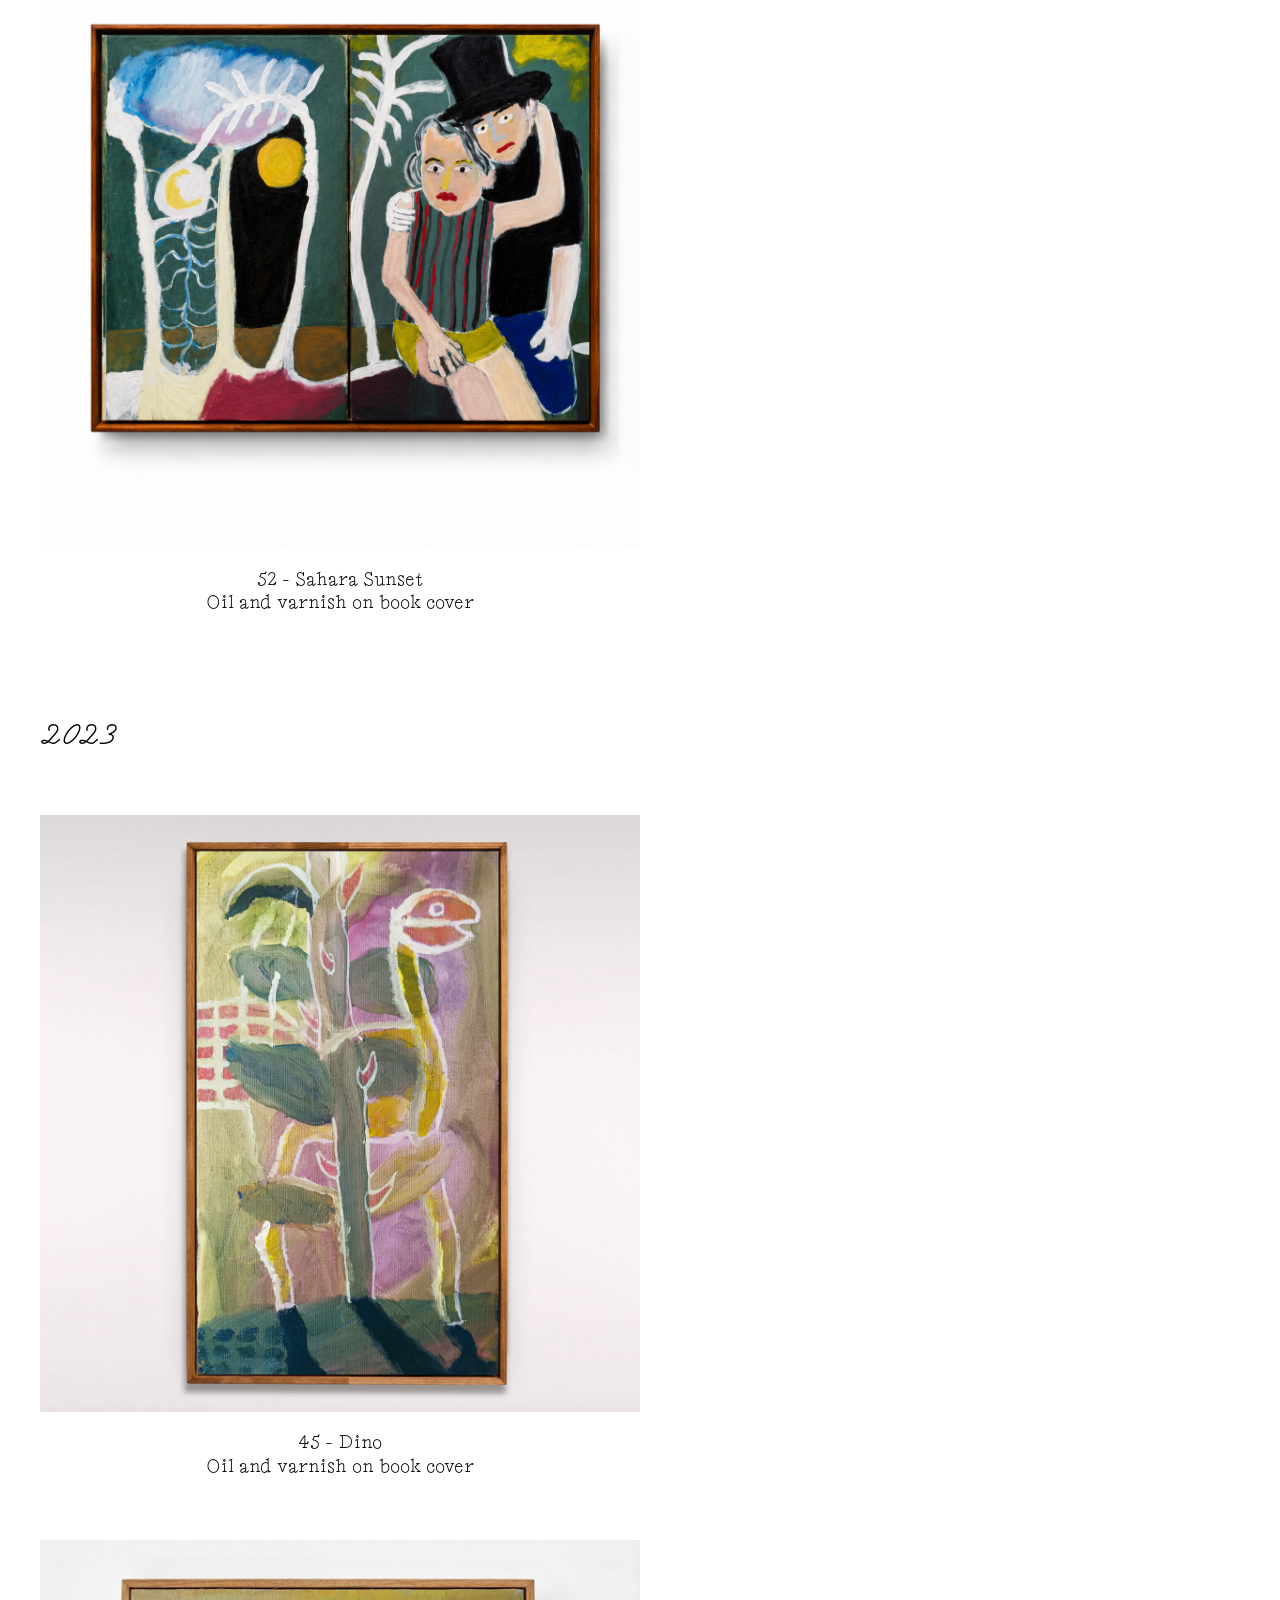
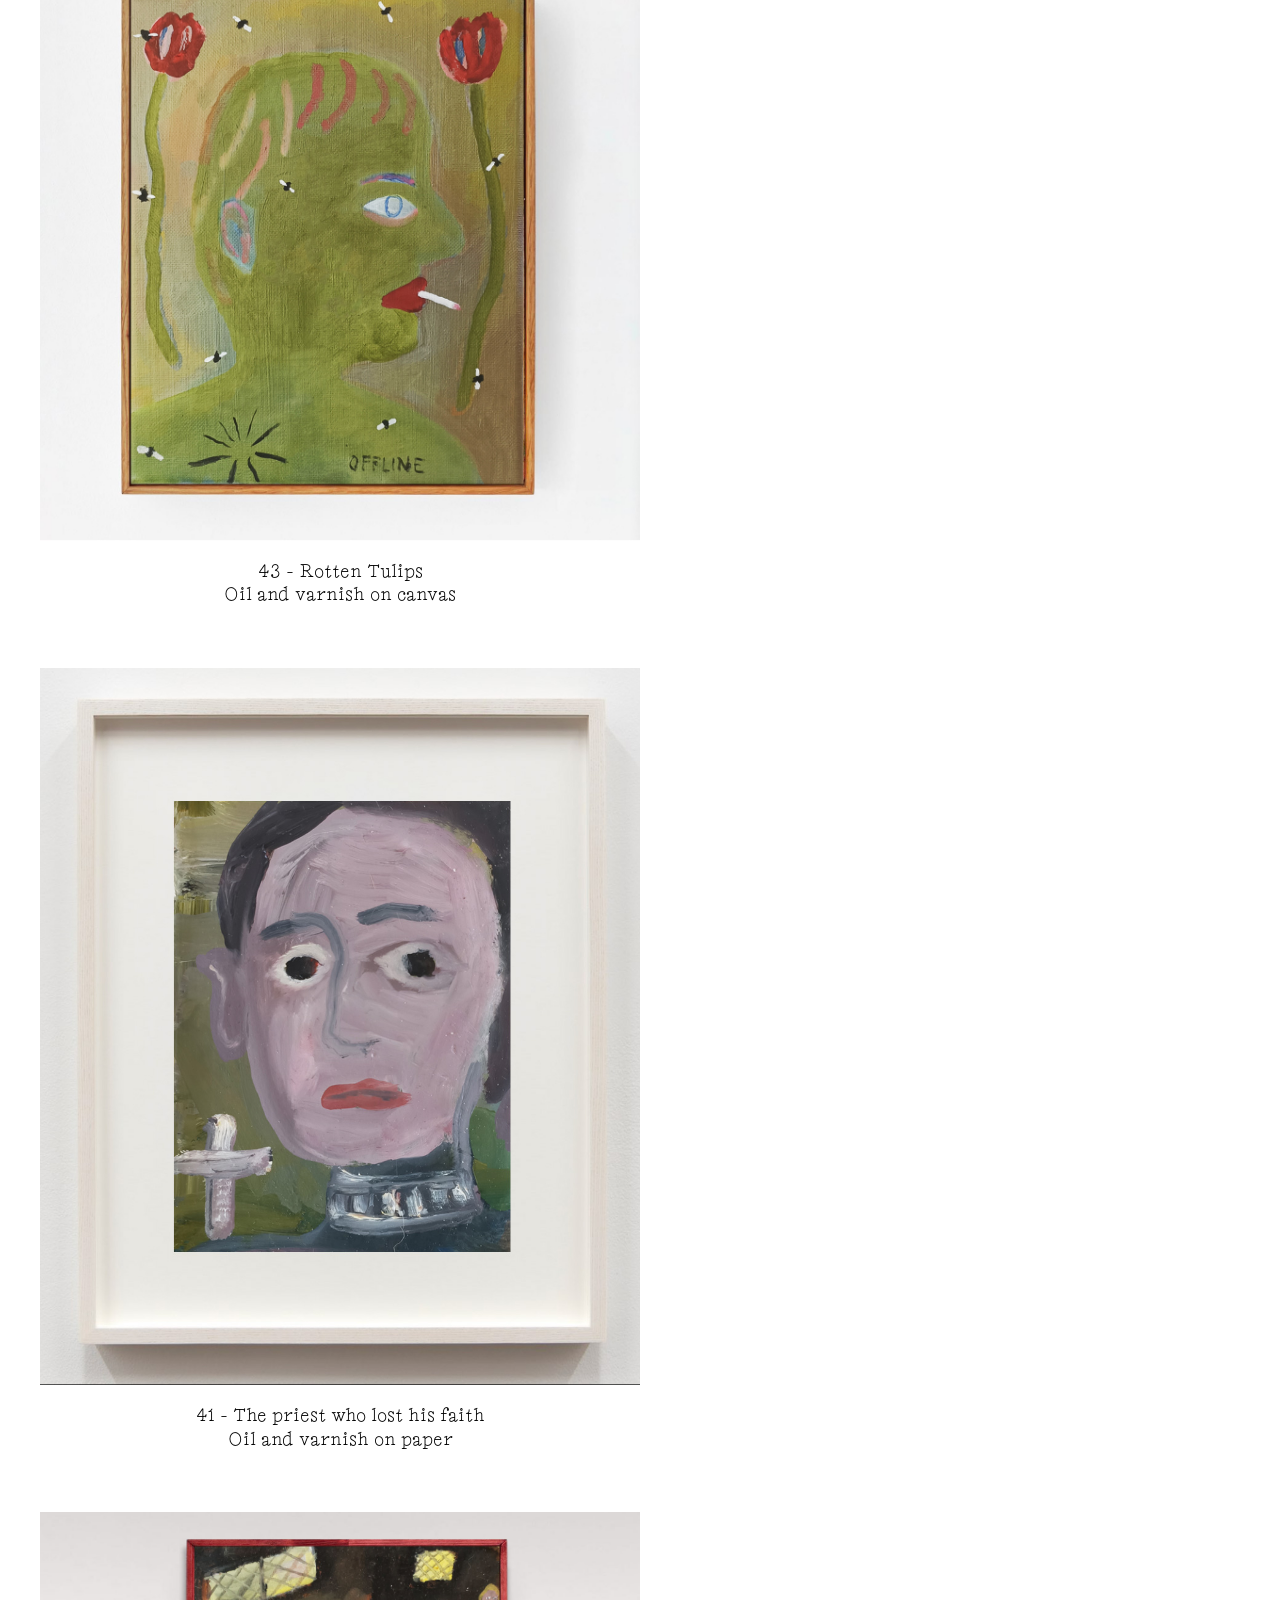
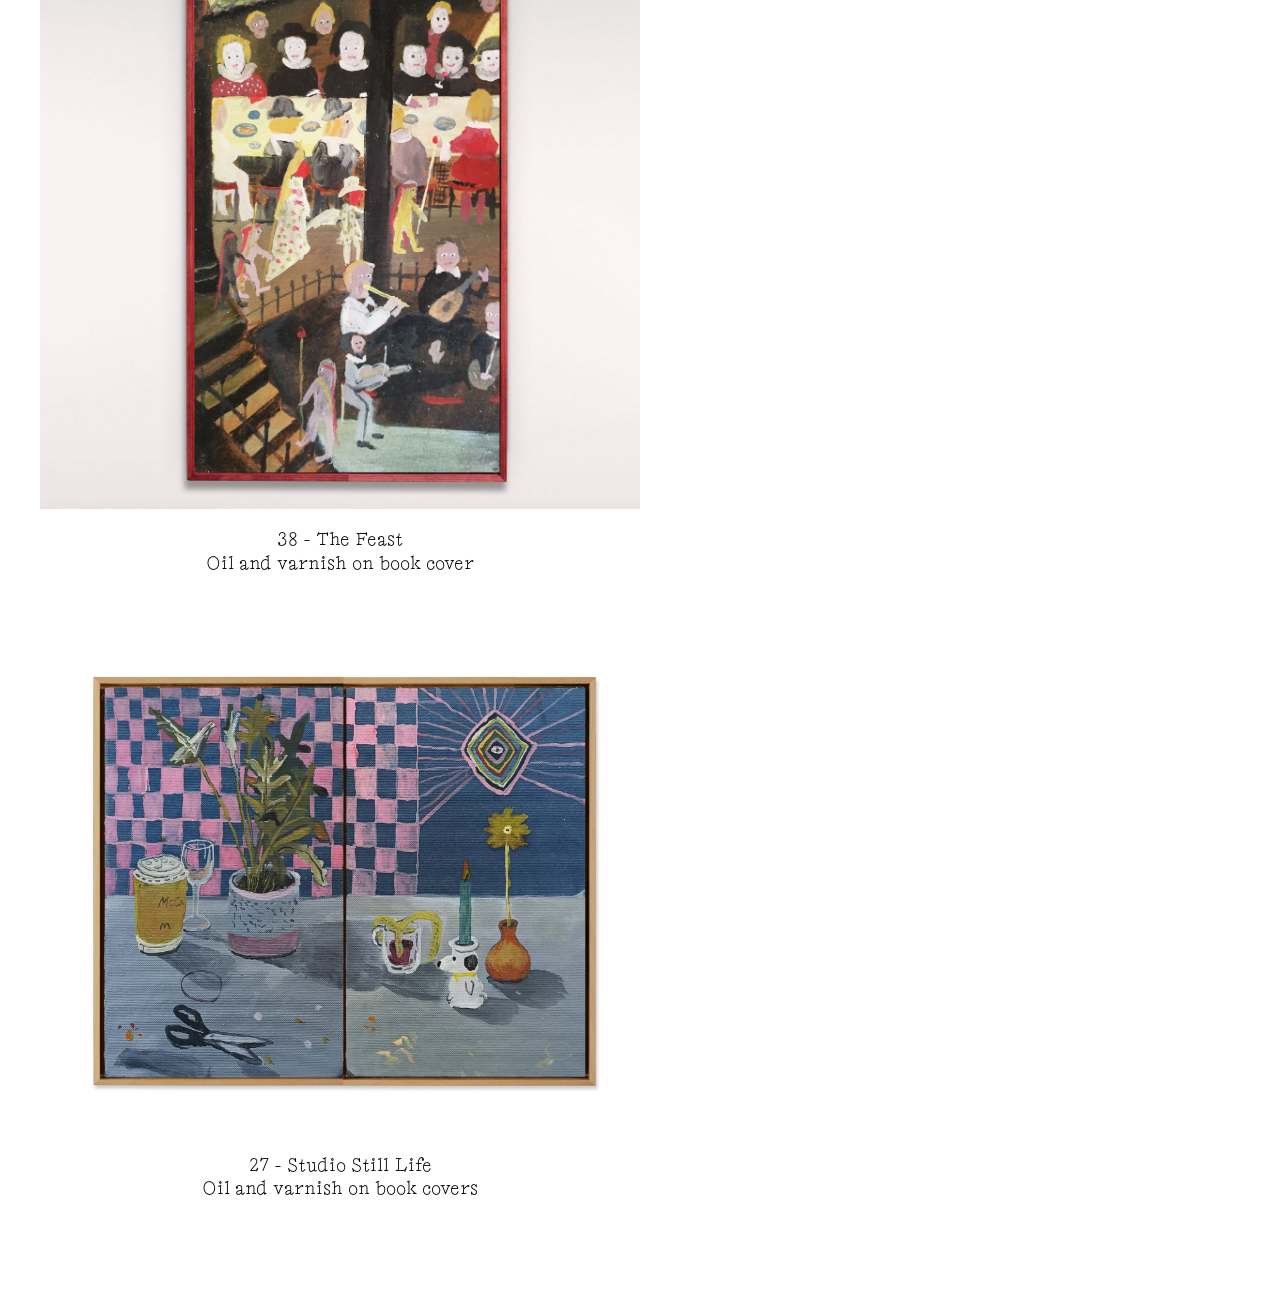
==== commit ec47df9e: "Update index.html" ====
--- a/index.html
+++ b/index.html
@@ -15,7 +15,7 @@
 
   <main>
     <div class="section-title">Selected Paintings</div>
-    <div class="year-heading" style="margin-top: 100px; margin-bottom: 60px;"><em class="italic-font">2026</em></div>
+    <div class="year-heading" style="margin-top: 60px; margin-bottom: 60px;"><em class="italic-font">2026</em></div>
 
     <!-- The portfolio container starts here -->
     <div class="portfolio-container">
--- a/styles.css
+++ b/styles.css
@@ -120,7 +120,9 @@
 }
 
 .exhibition-type {
-  text-decoration: underline; /* Reverted to default browser thickness */
+  text-decoration: underline;
+  text-underline-offset: 8px;       /* Pushes the underline down so it doesn't crowd the letters */
+  text-decoration-skip-ink: auto;   /* Automatically cuts the line where descenders (like p and g) cross it */
   margin-bottom: 30px;
 }
 
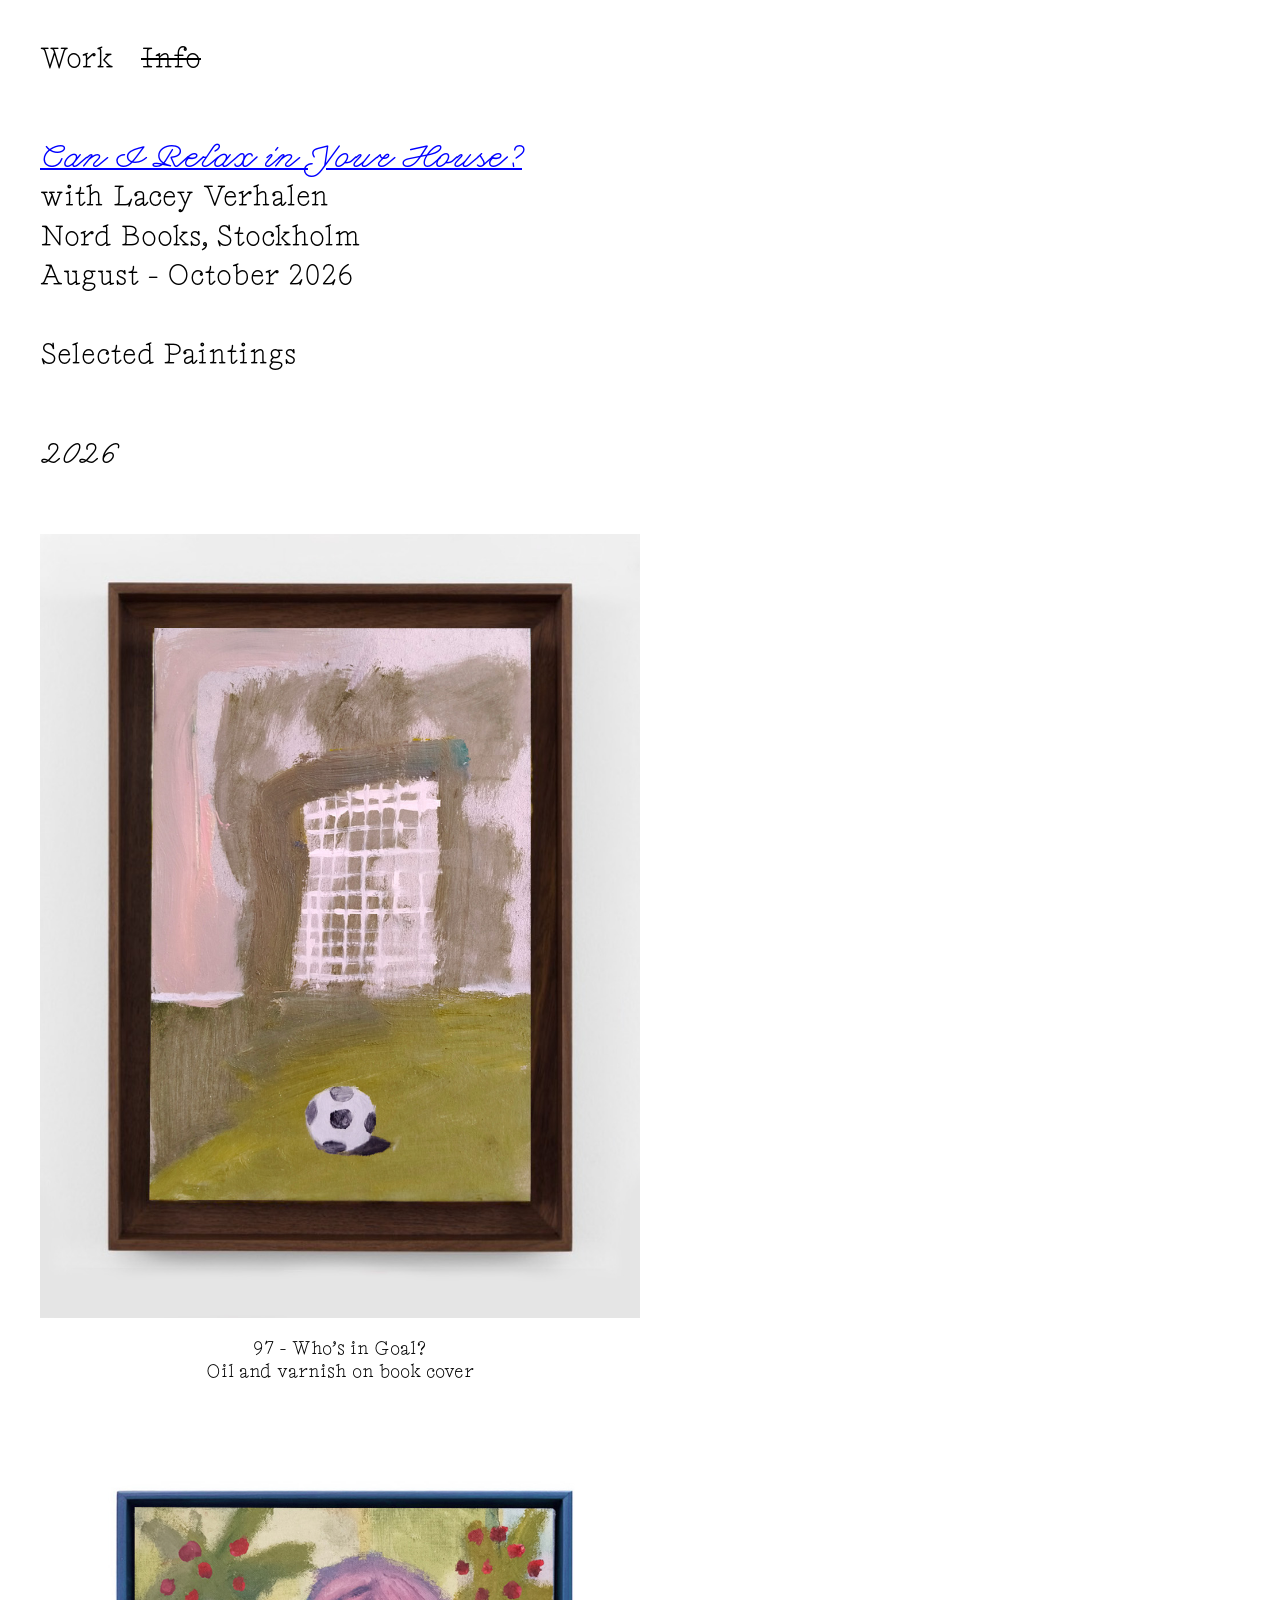
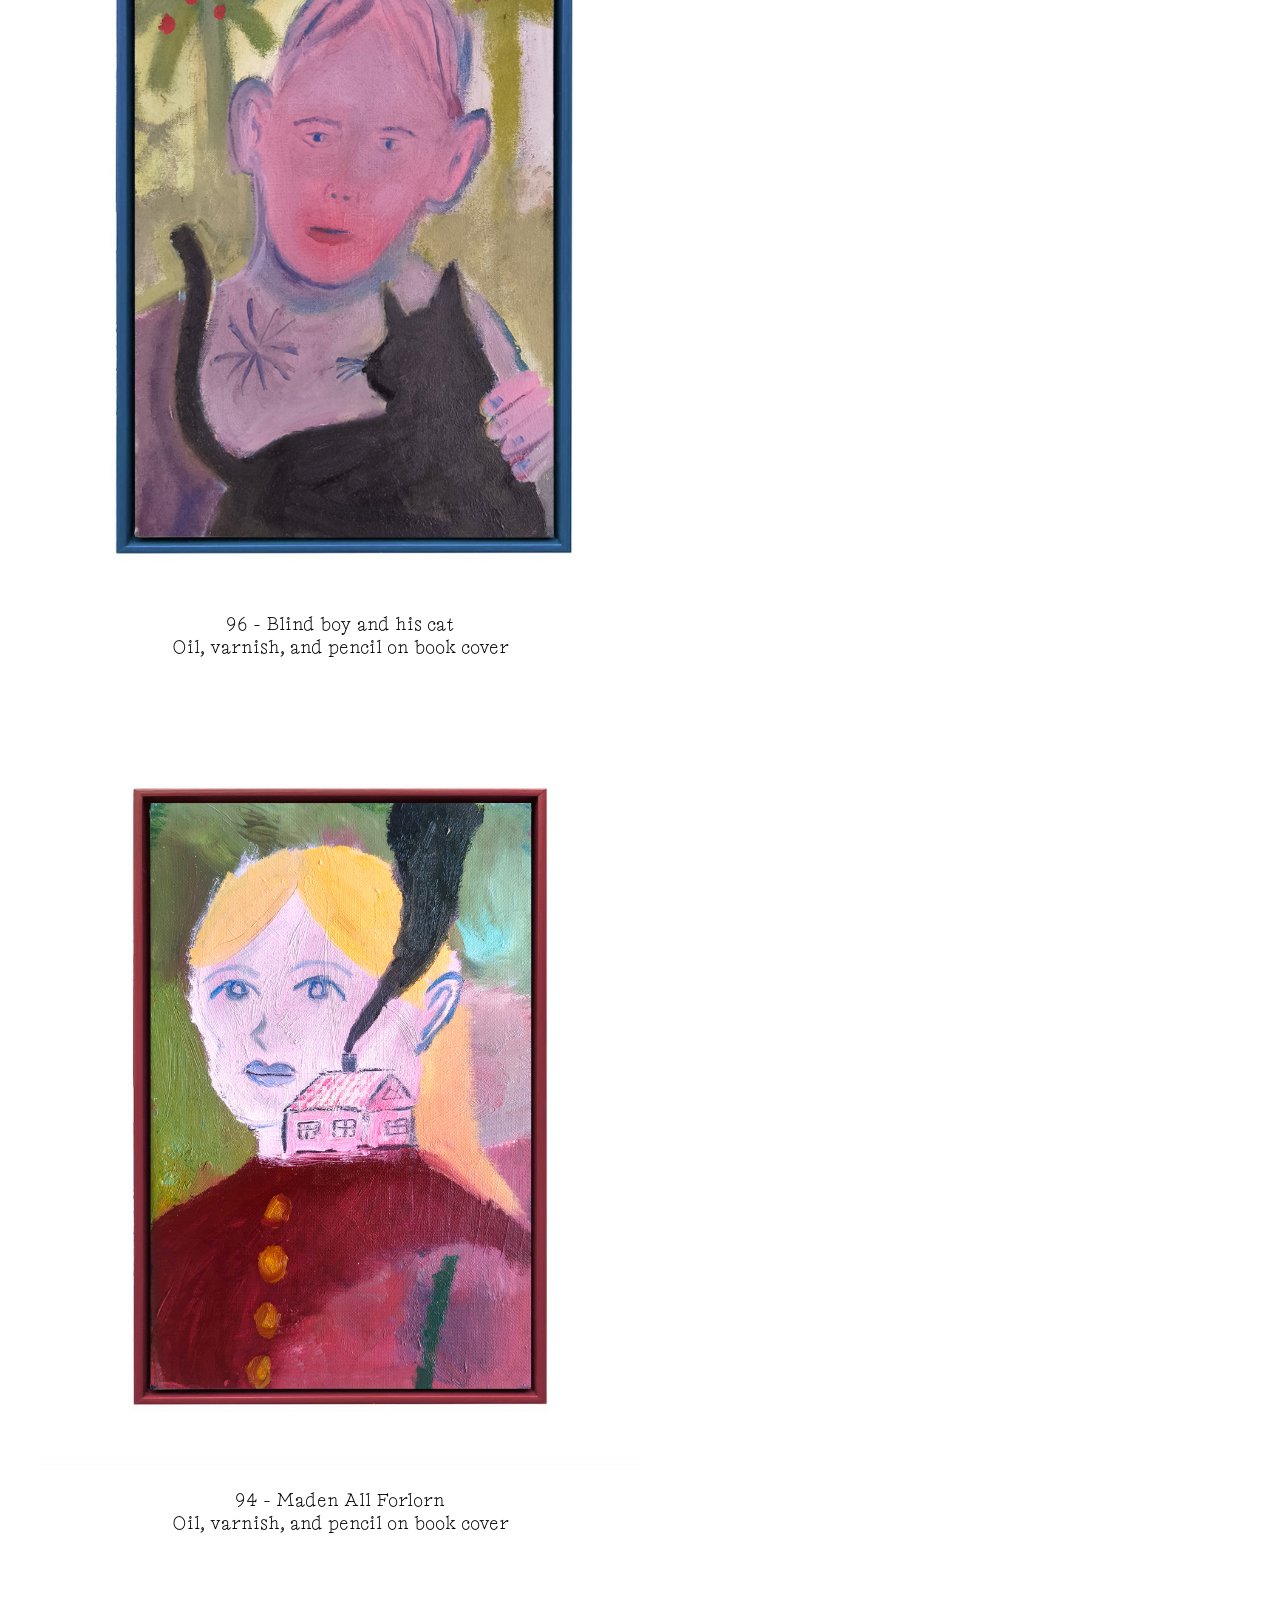
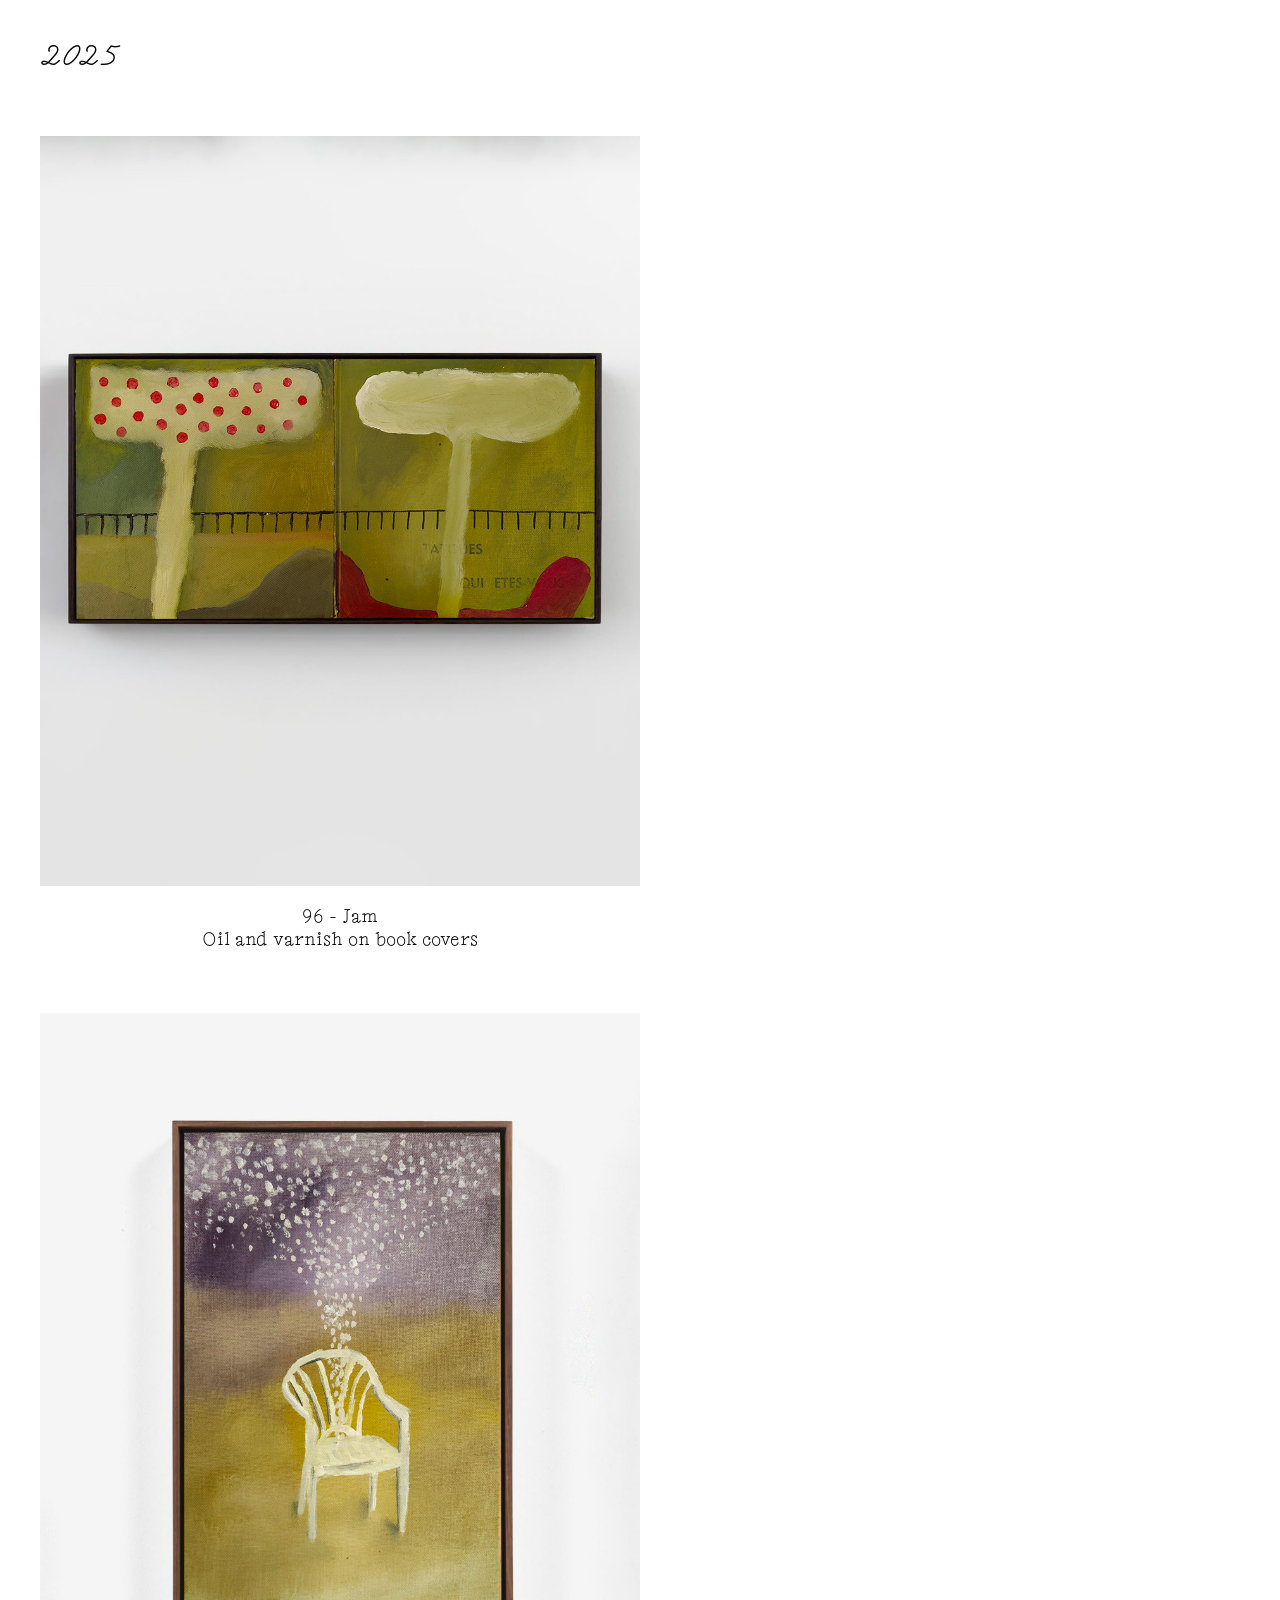
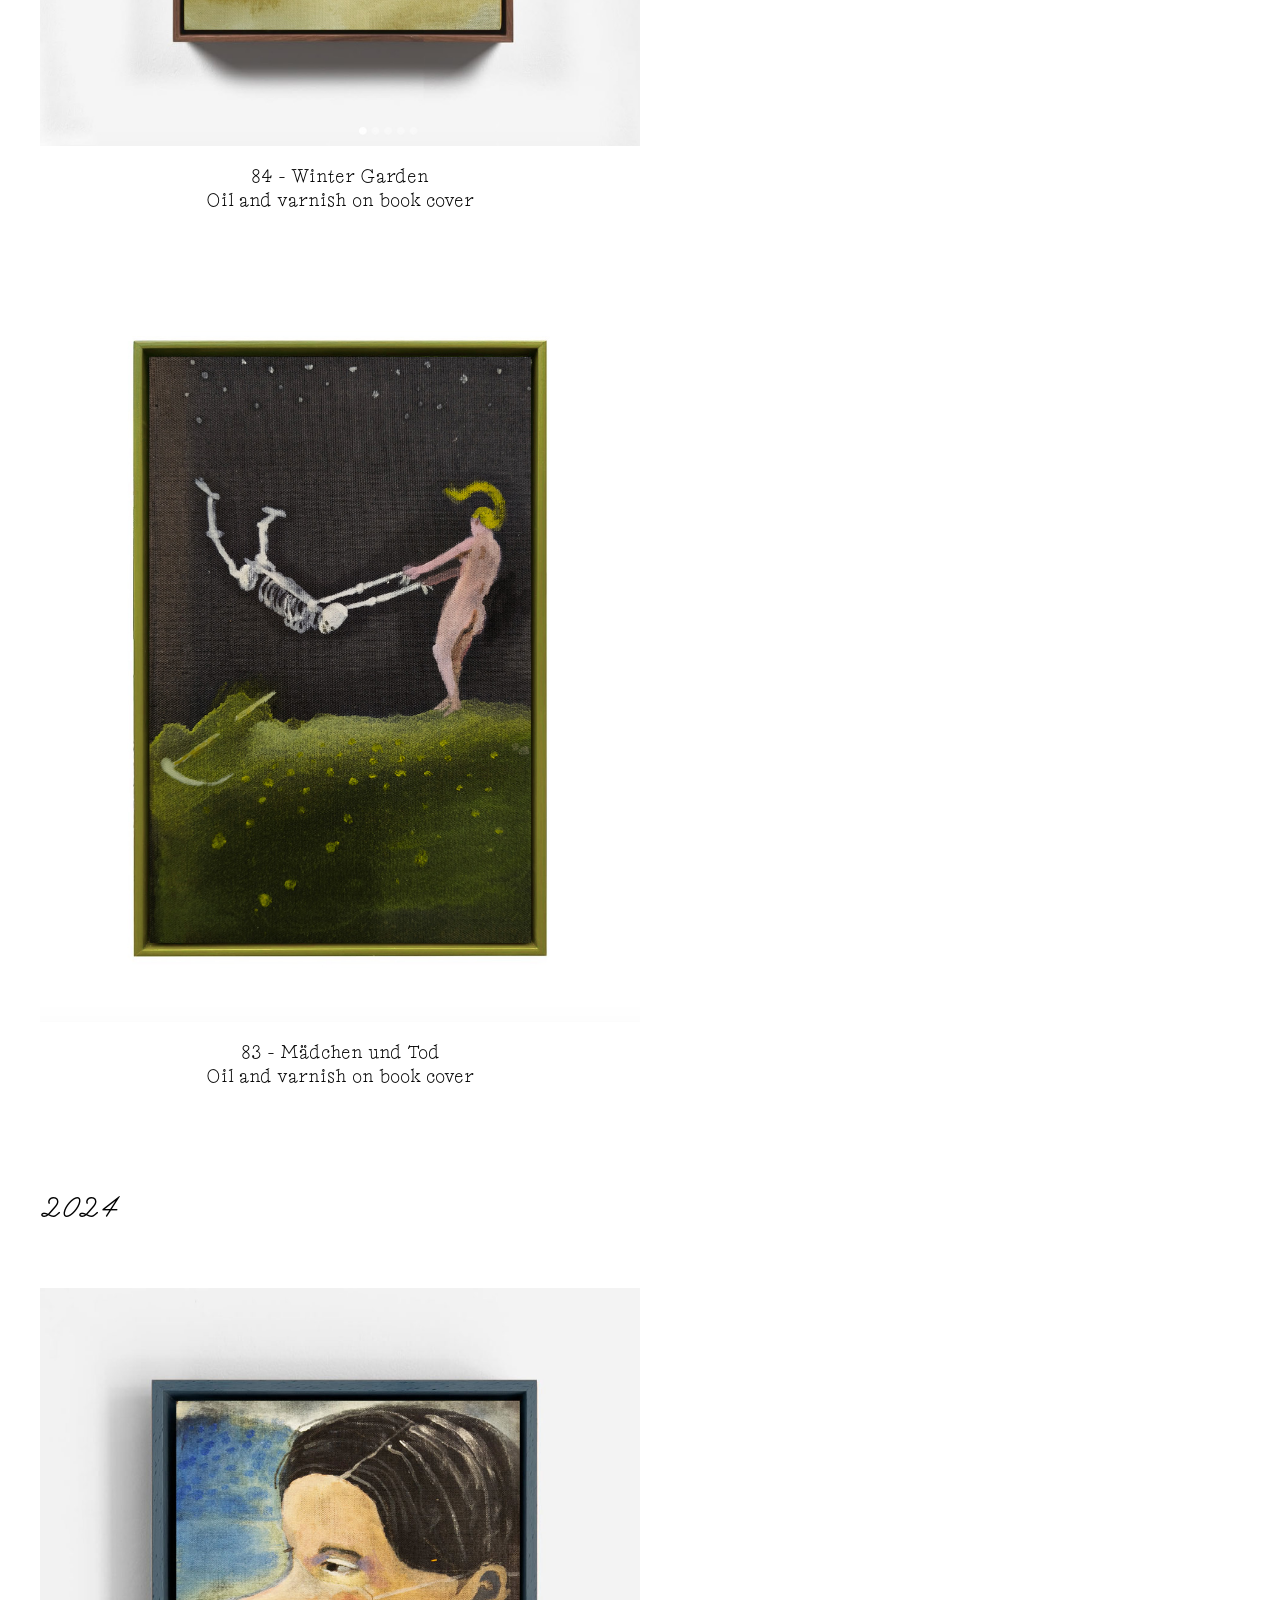
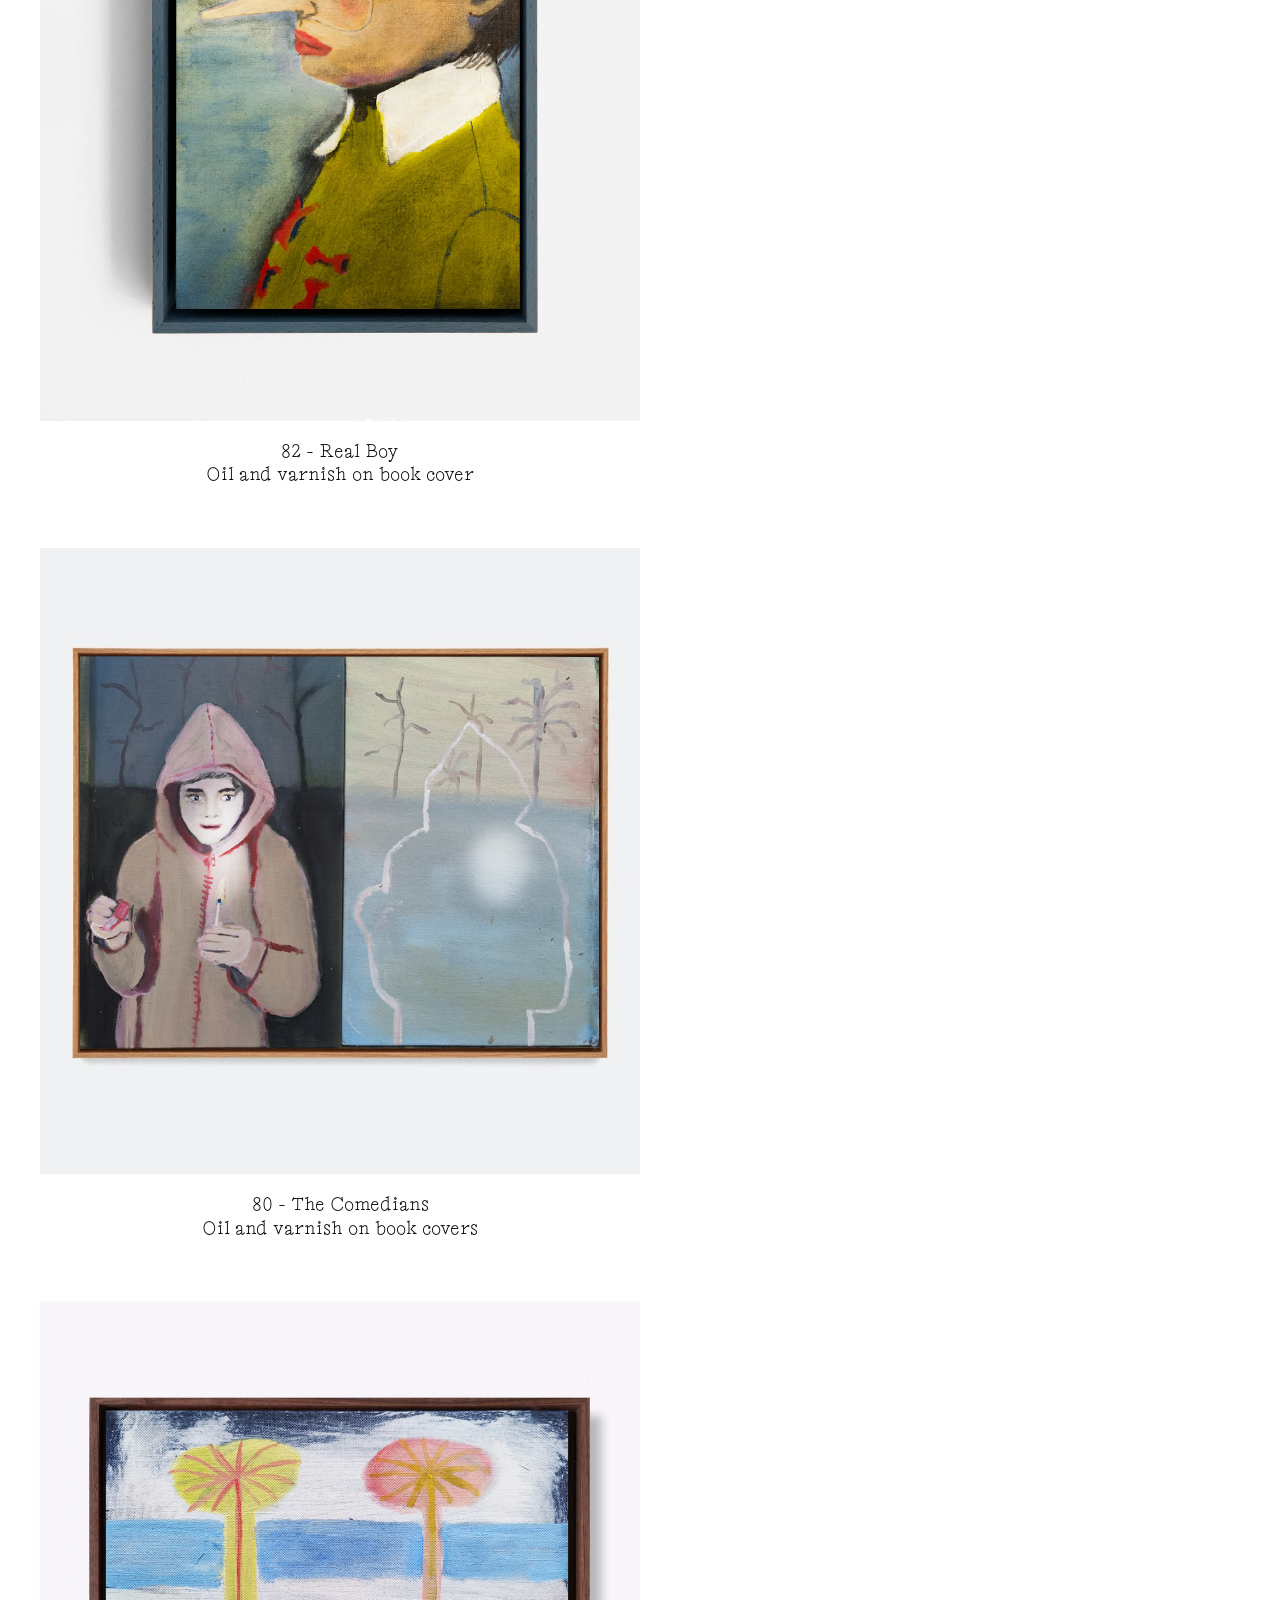
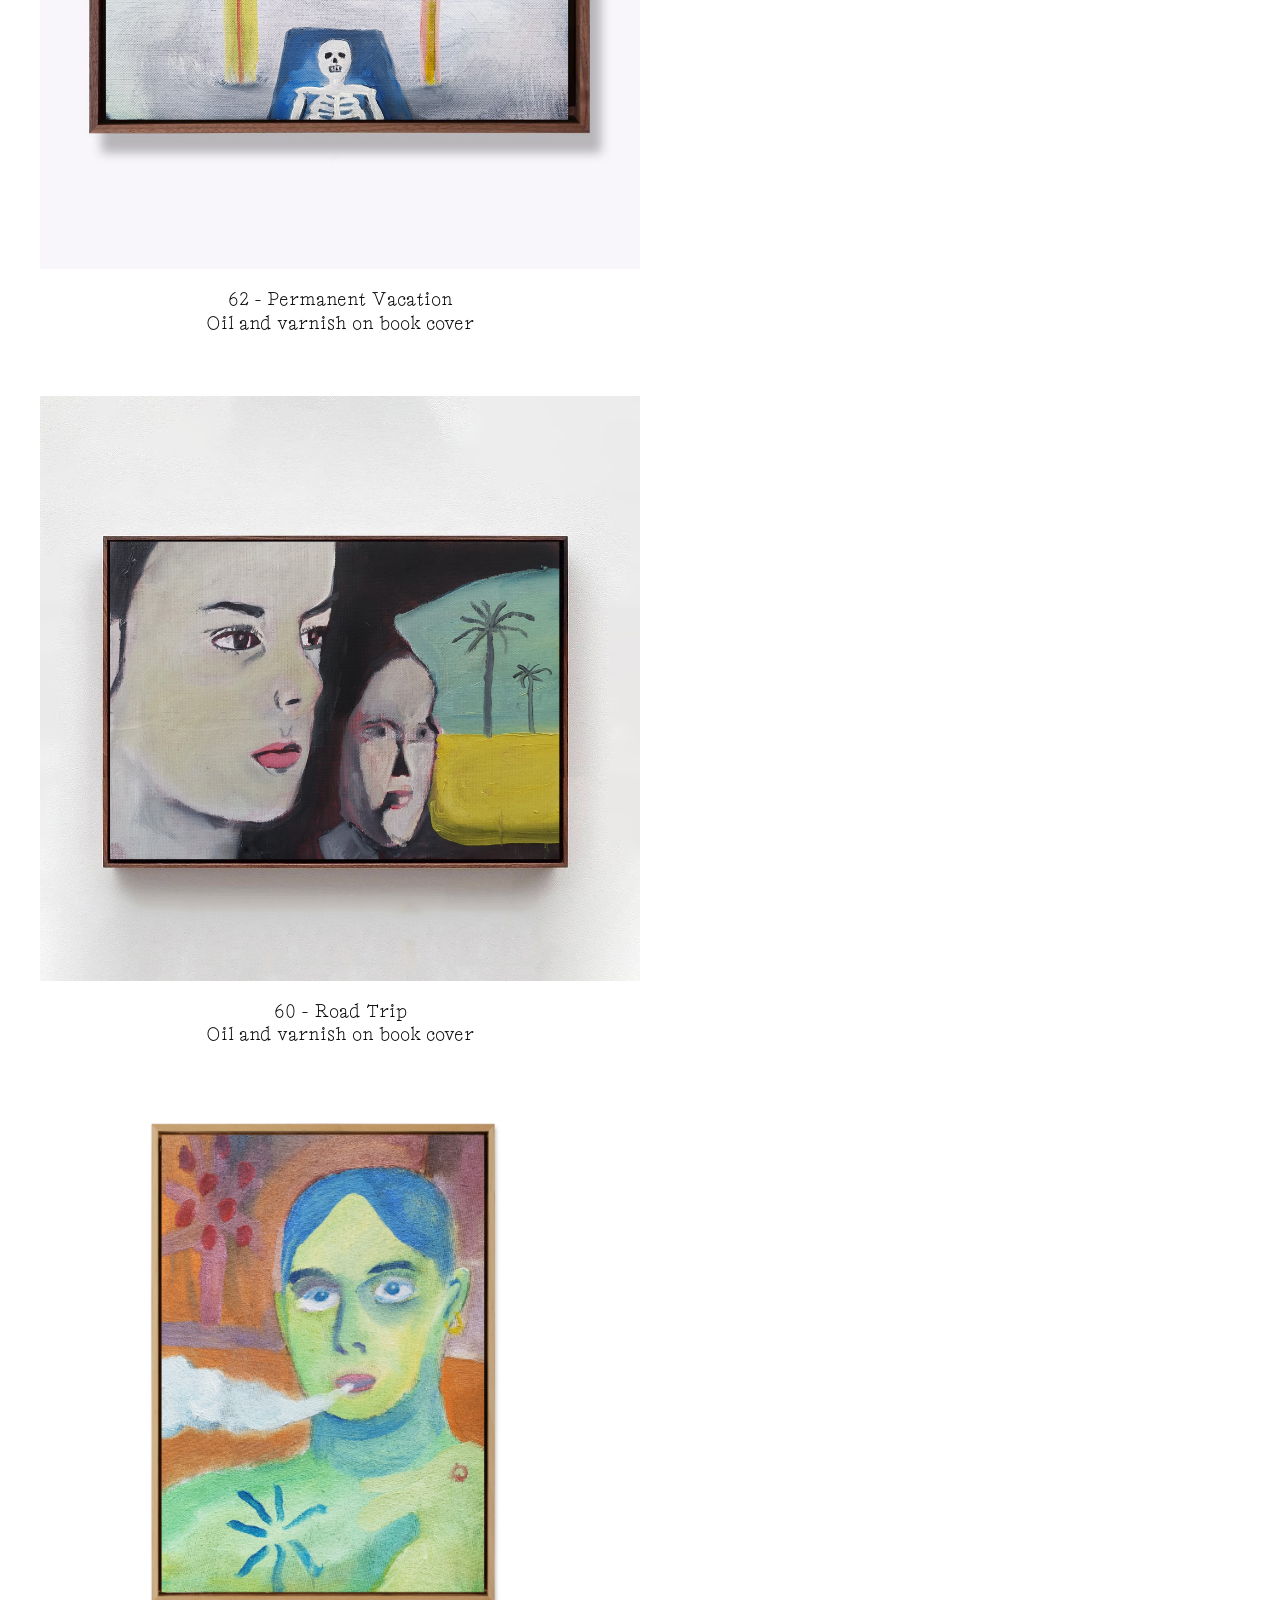
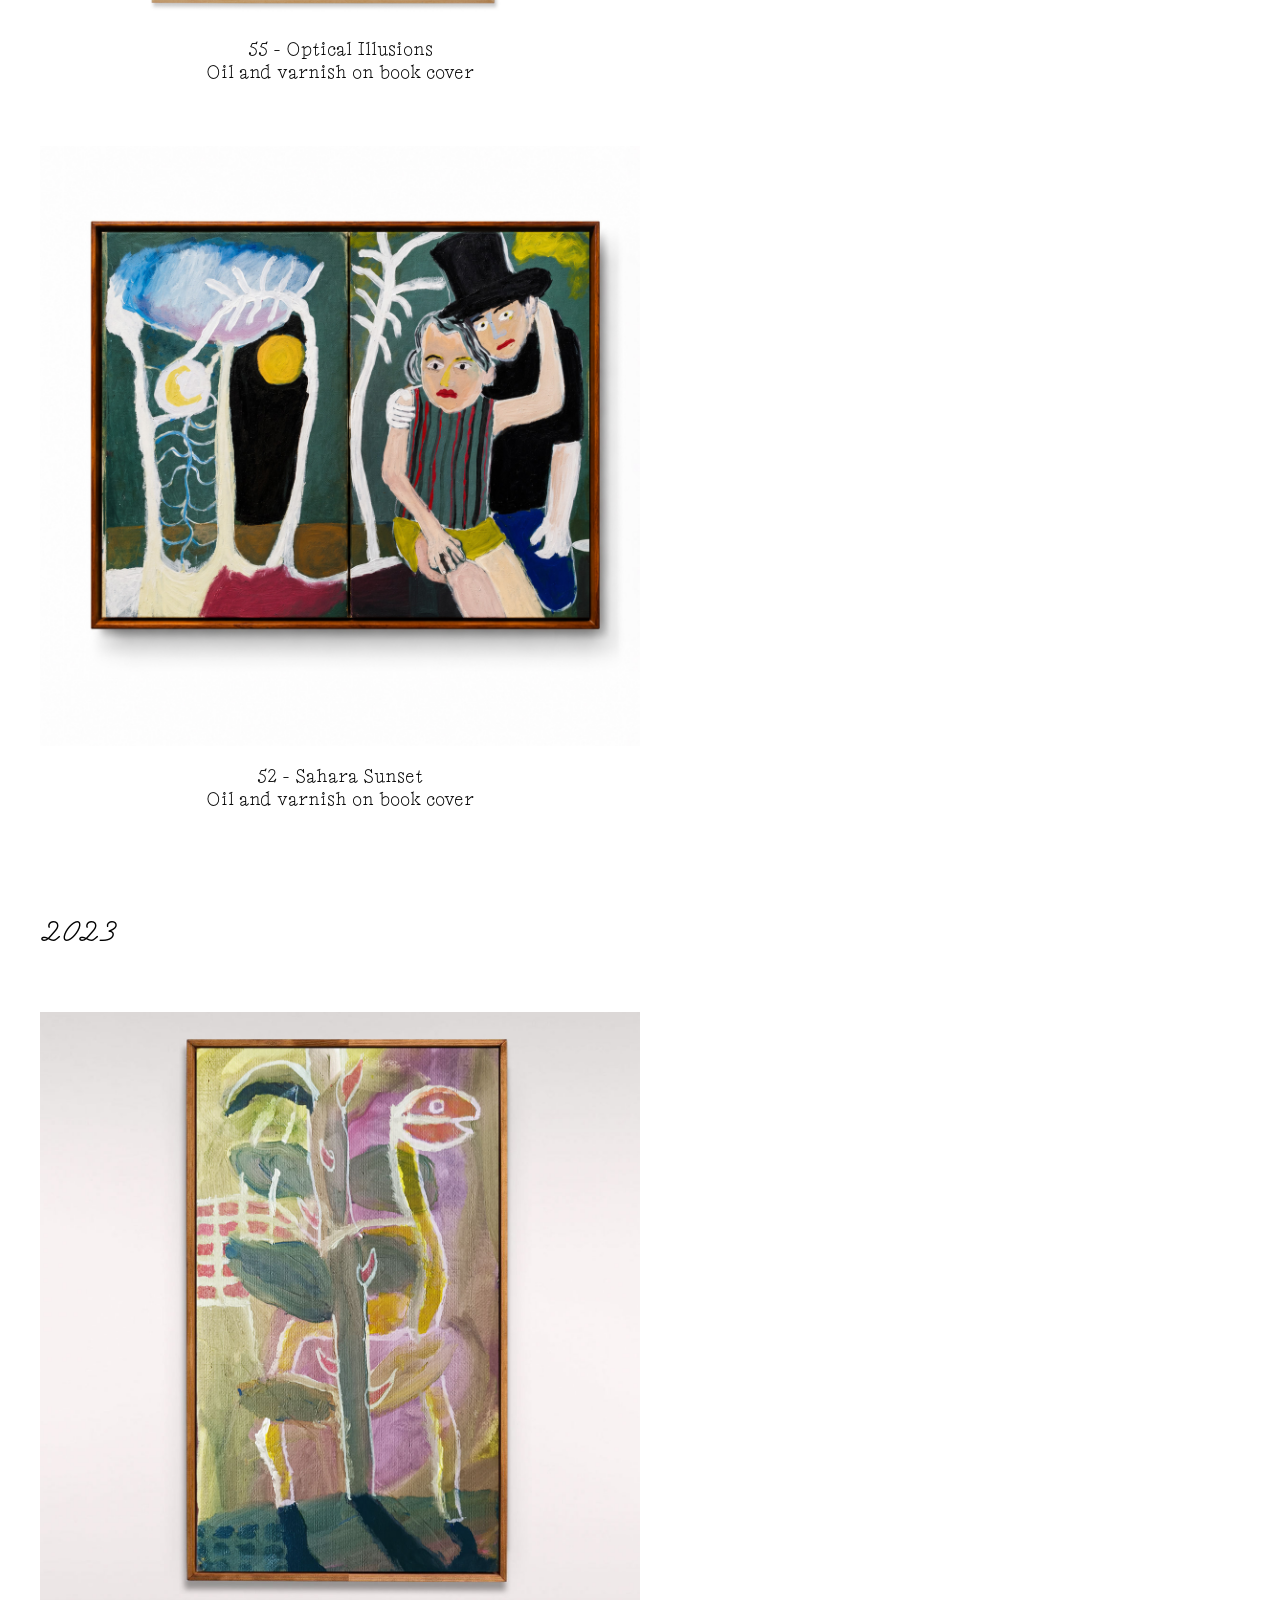
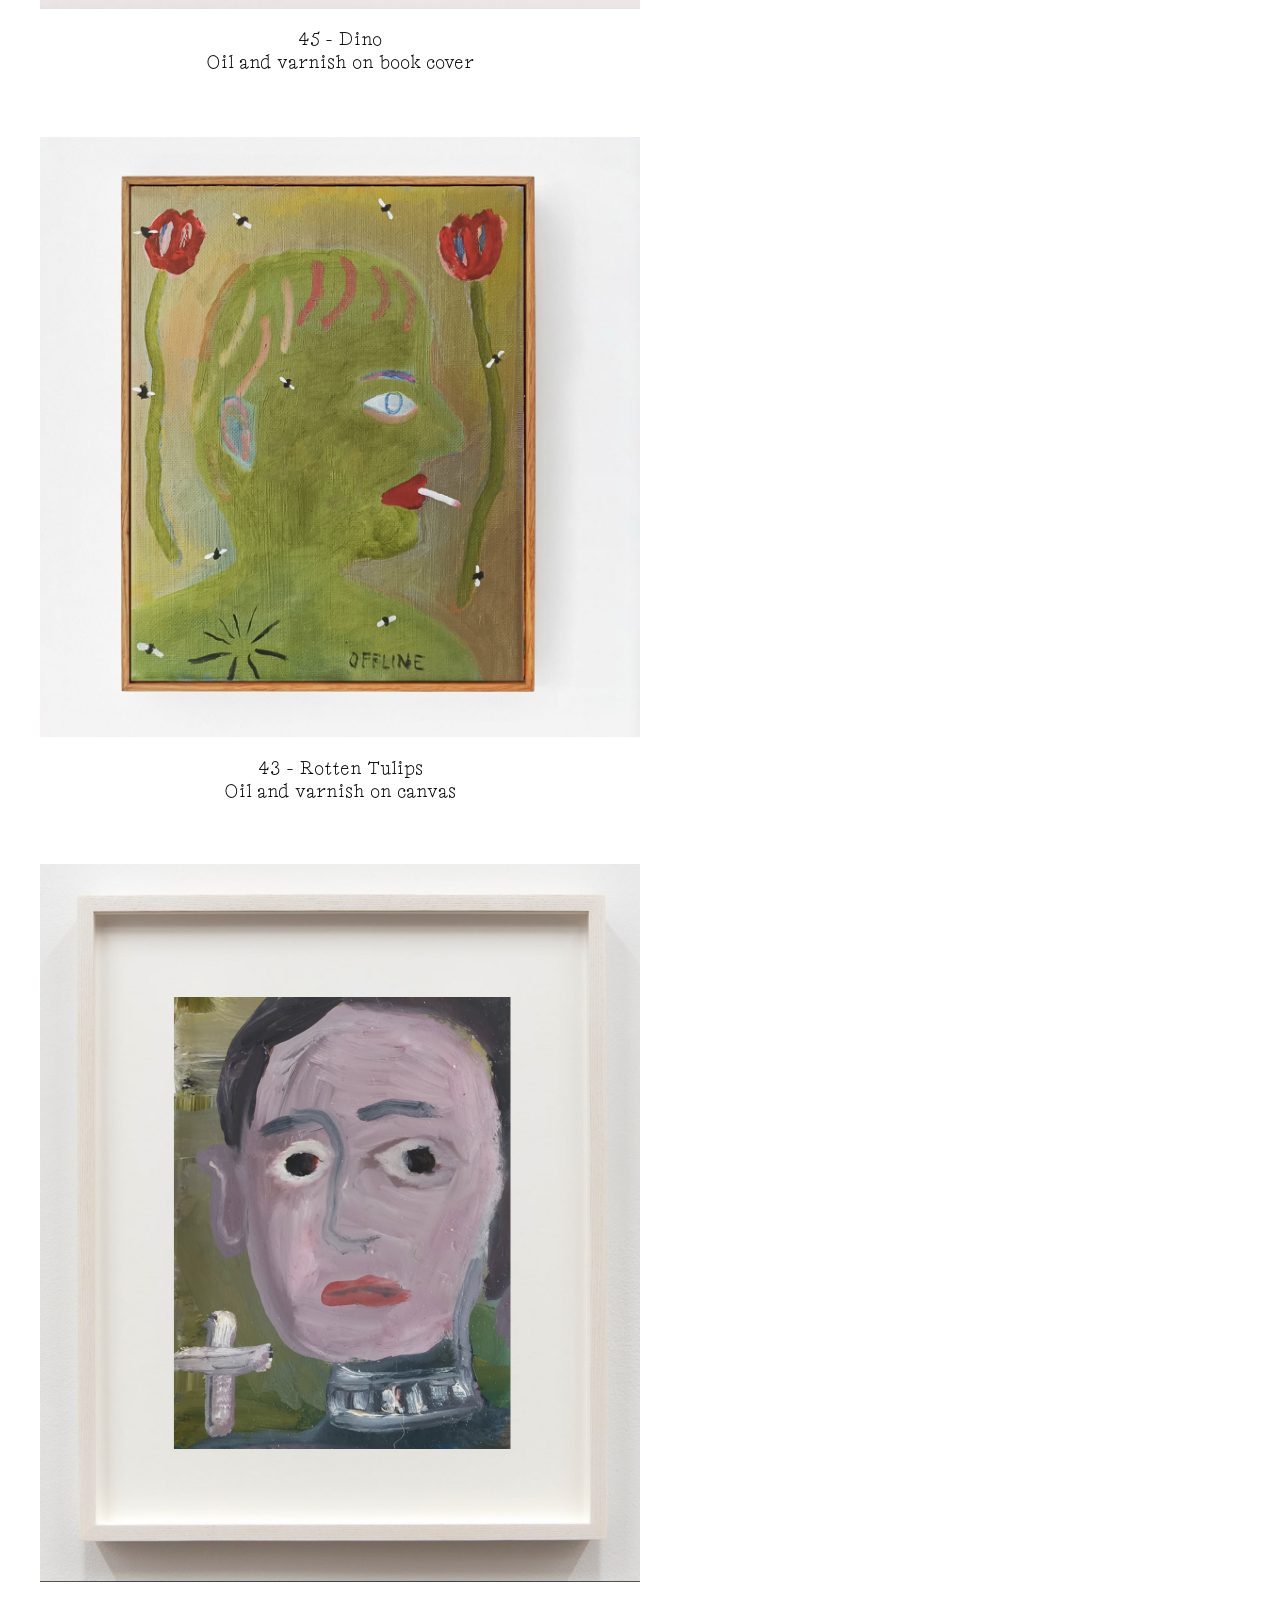
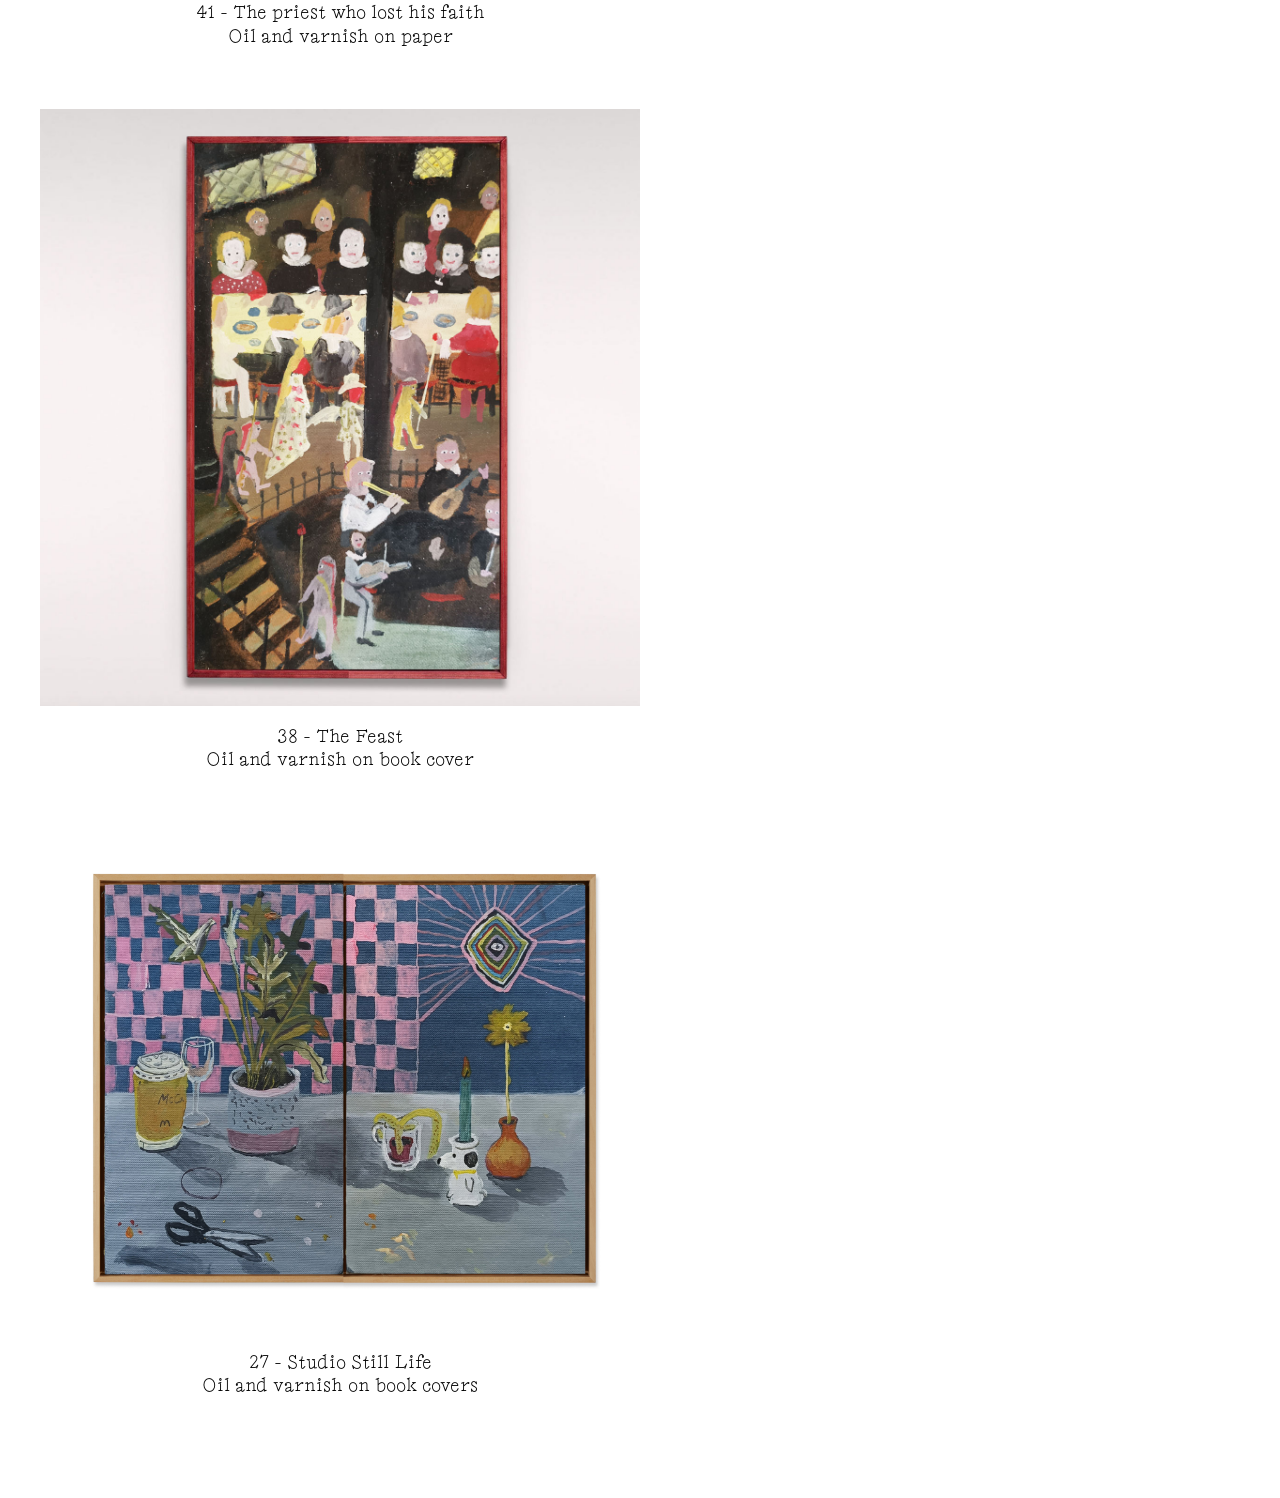
==== commit b414483c: "Update index.html" ====
--- a/index.html
+++ b/index.html
@@ -14,6 +14,14 @@
   </nav>
 
   <main>
+
+  <div class="exhibition-item">
+  <p><a href="can-I-relax.html"><em class="italic-font">Can I Relax in Your House?</em></a></p>
+  <p>with Lacey Verhalen</p>
+  <p>Nord Books, Stockholm</p>
+  <p>August - October 2026</p>
+</div>
+    
     <div class="section-title">Selected Paintings</div>
     <div class="year-heading" style="margin-top: 60px; margin-bottom: 60px;"><em class="italic-font">2026</em></div>
 
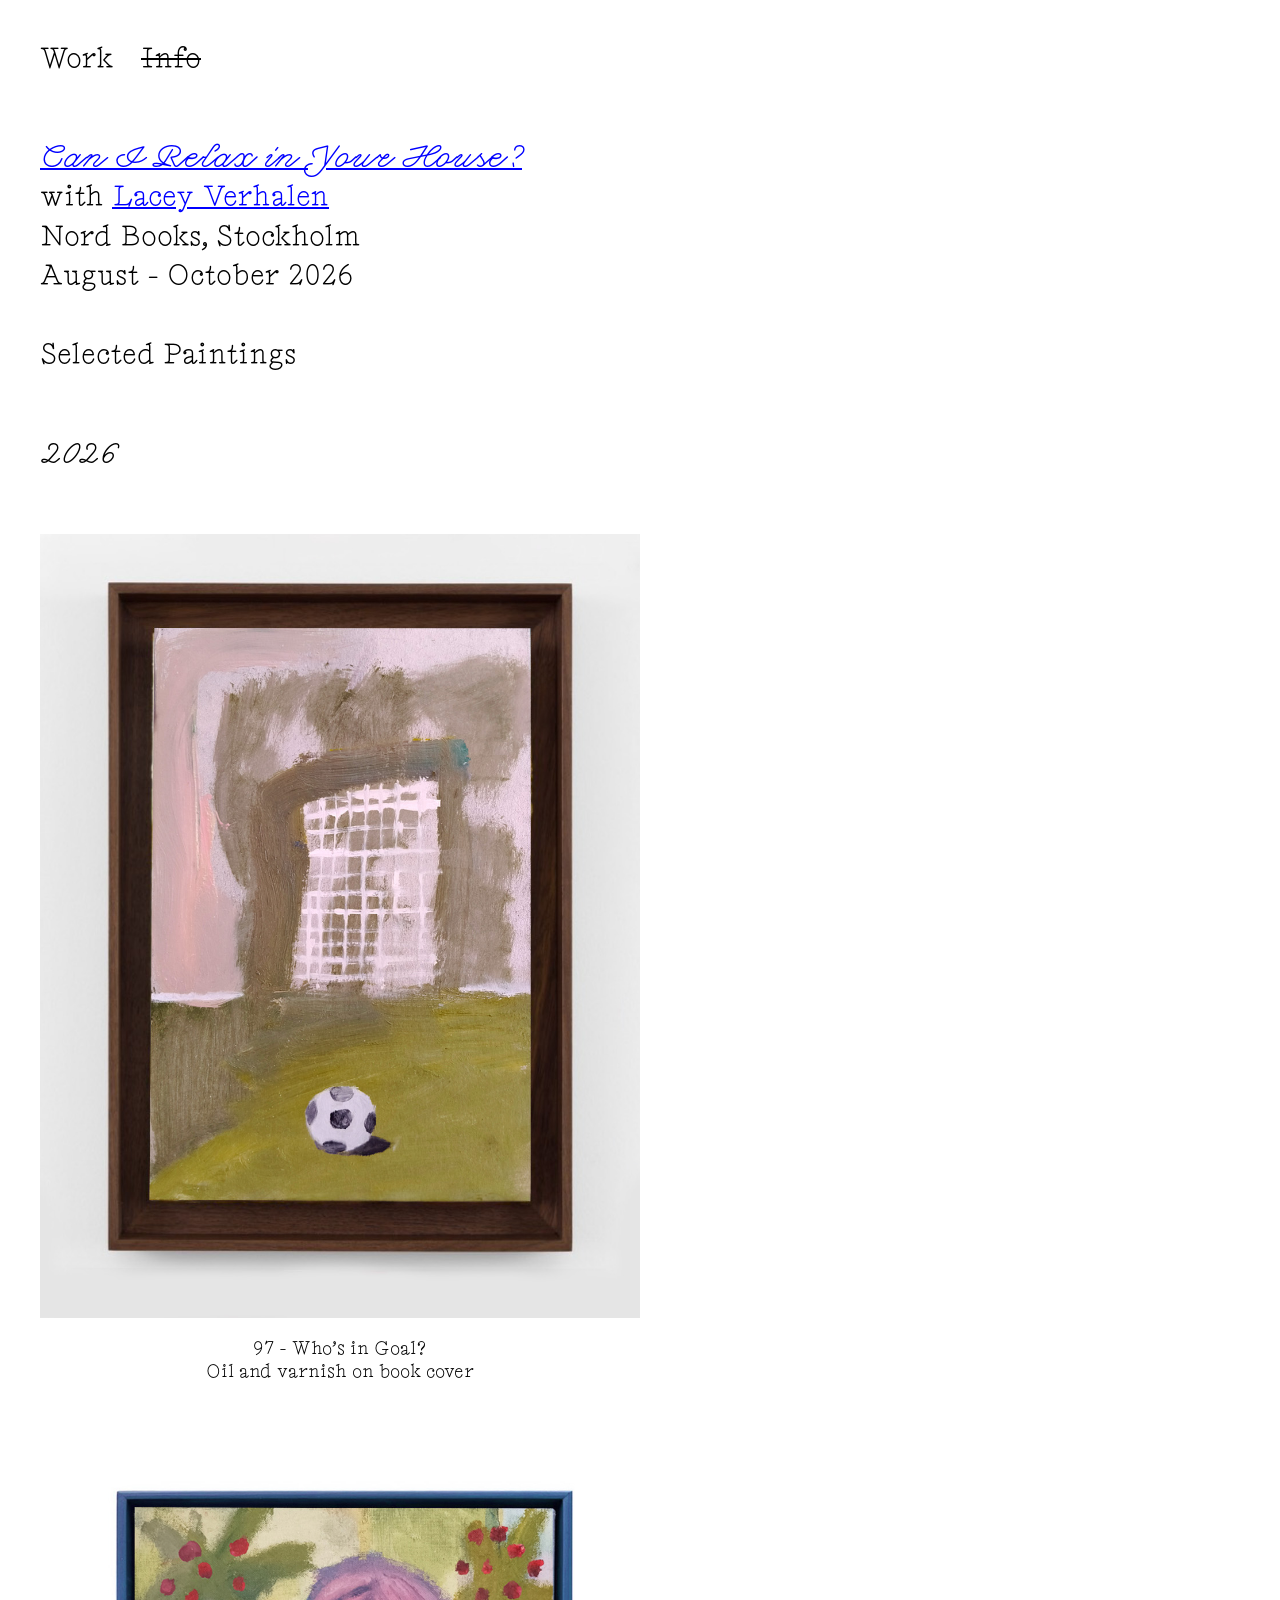
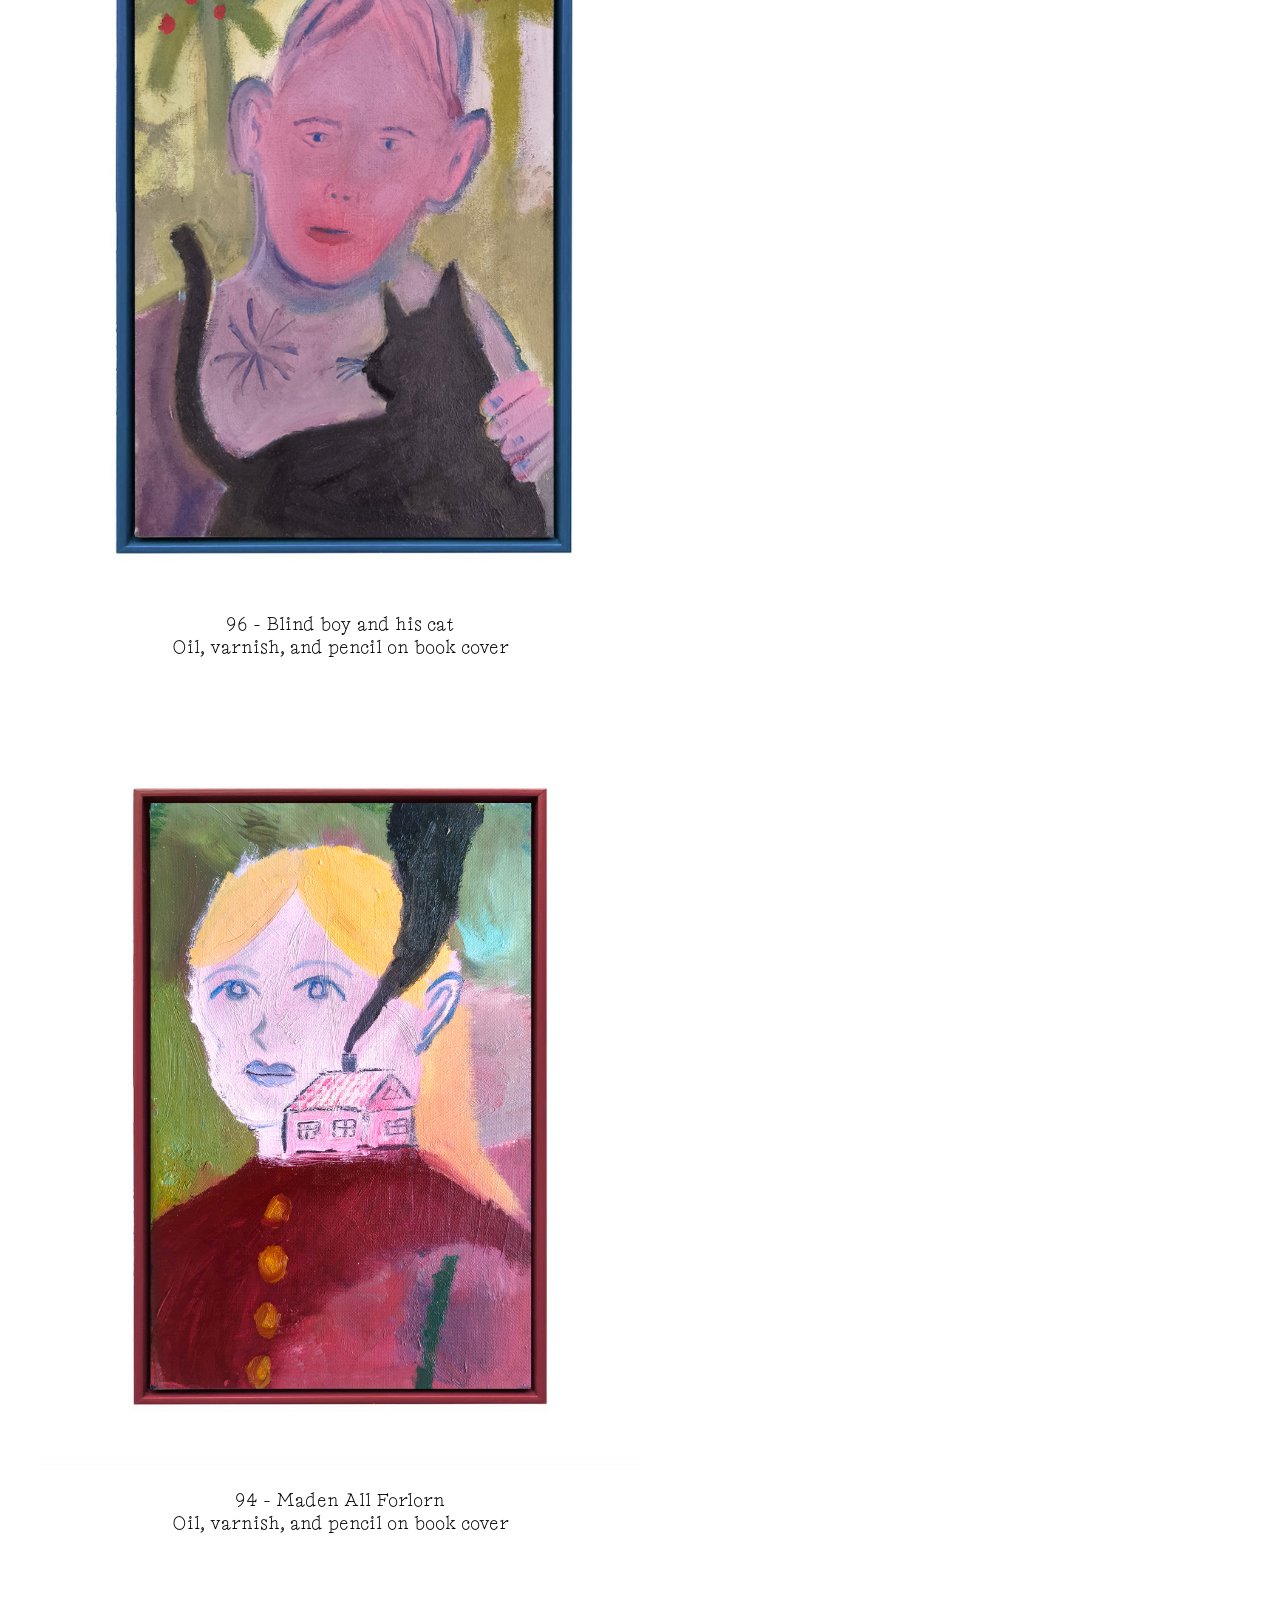
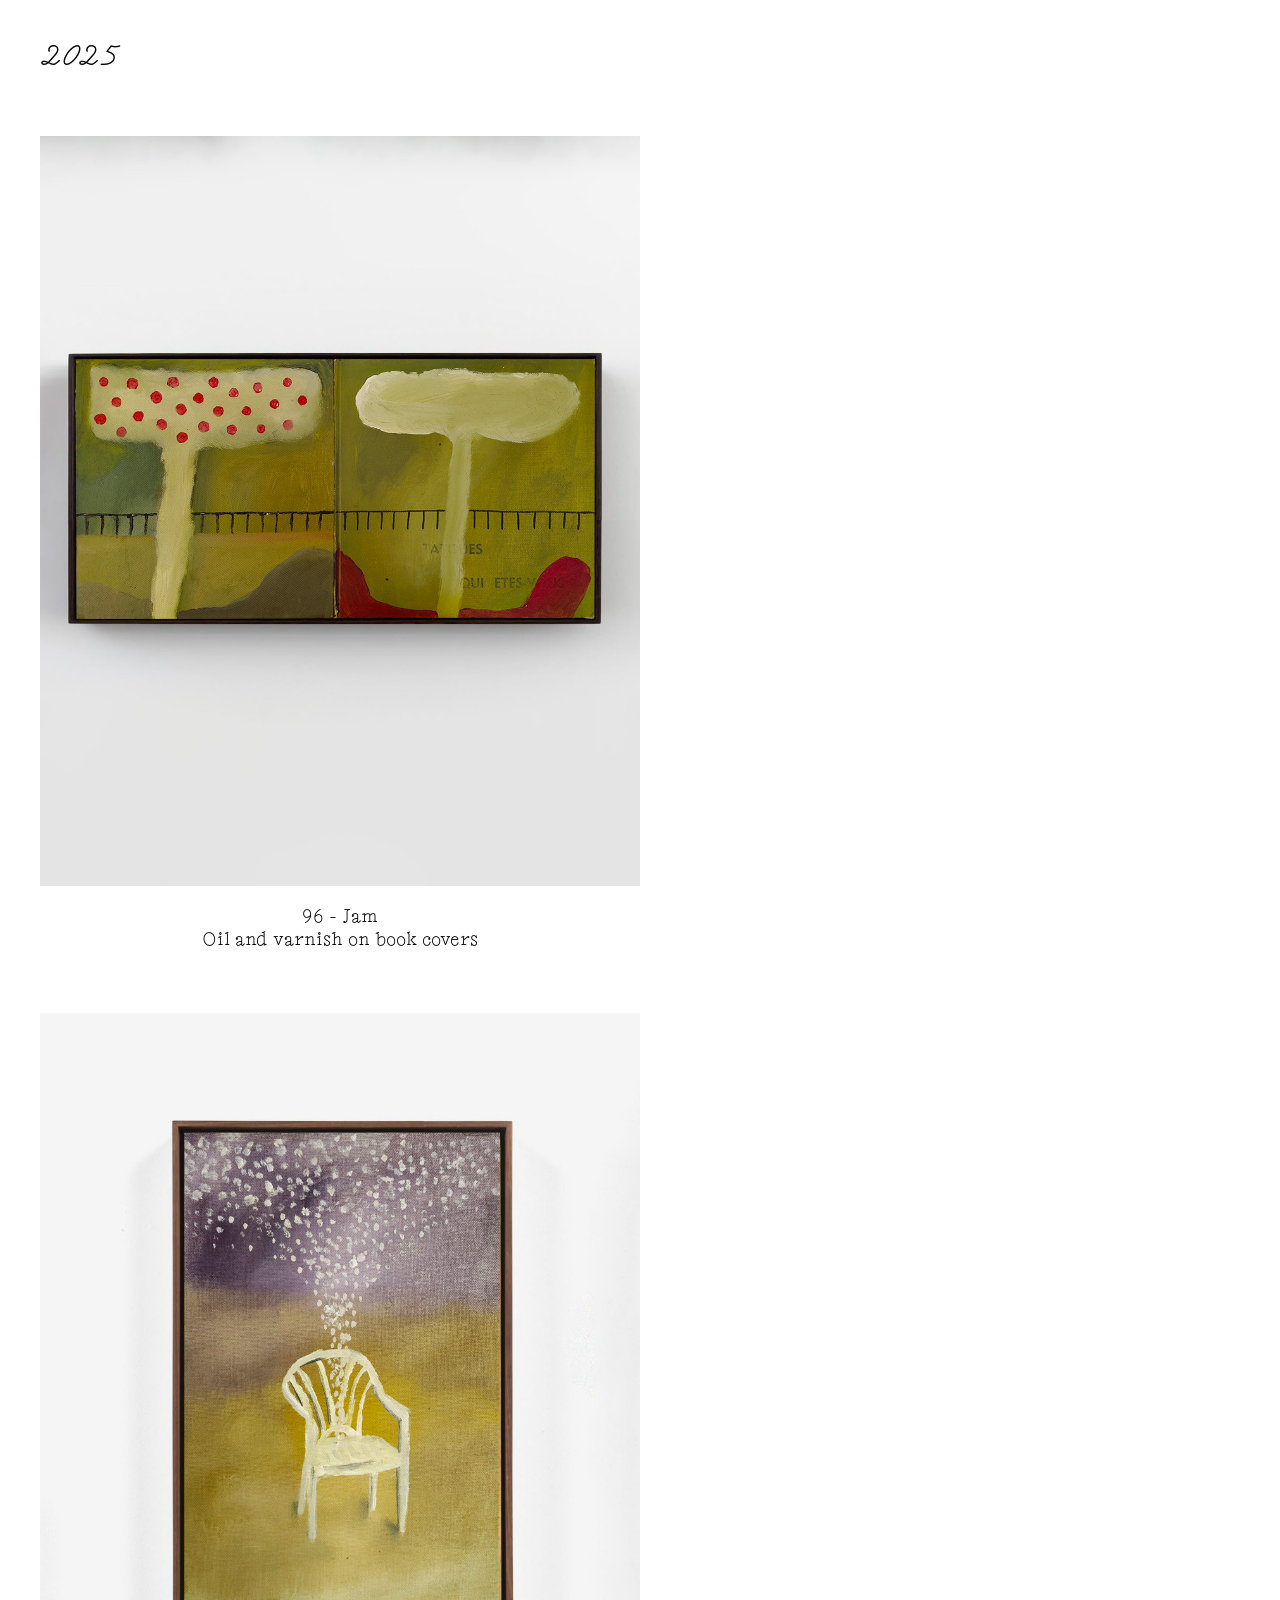
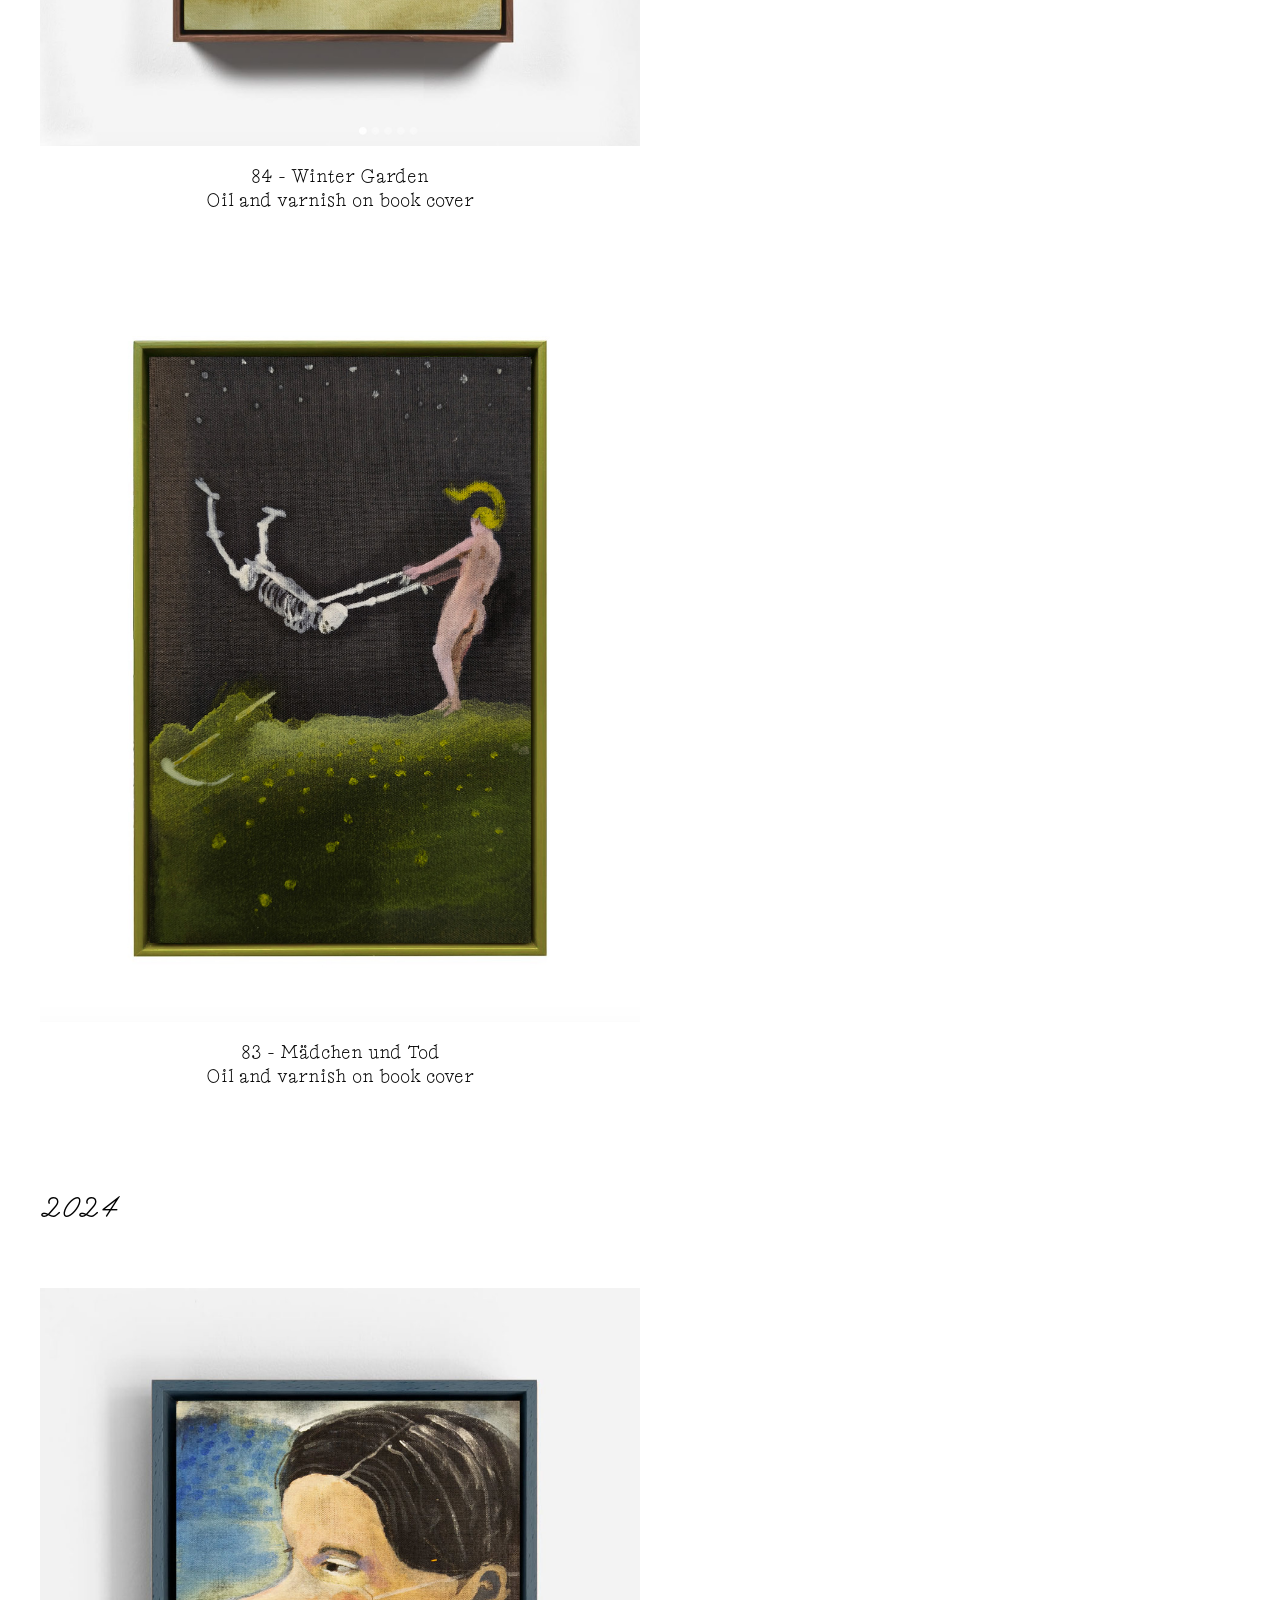
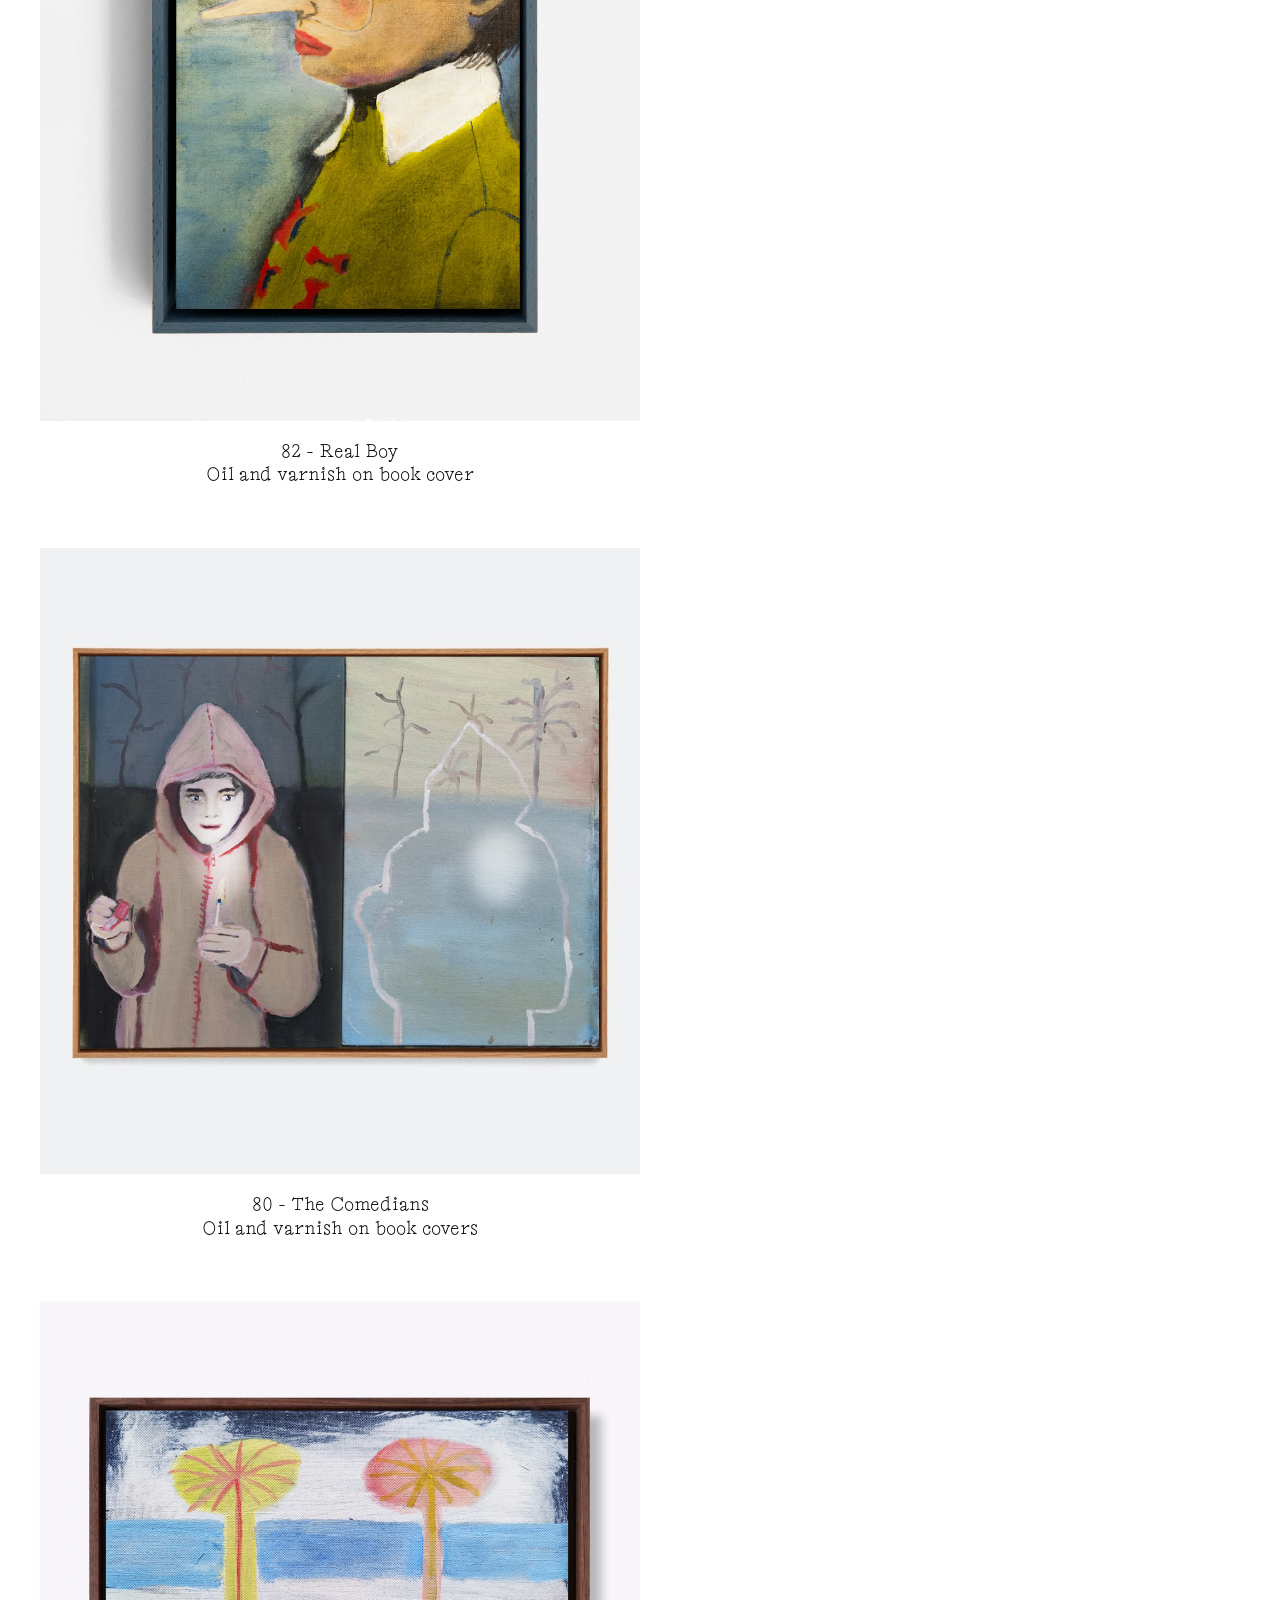
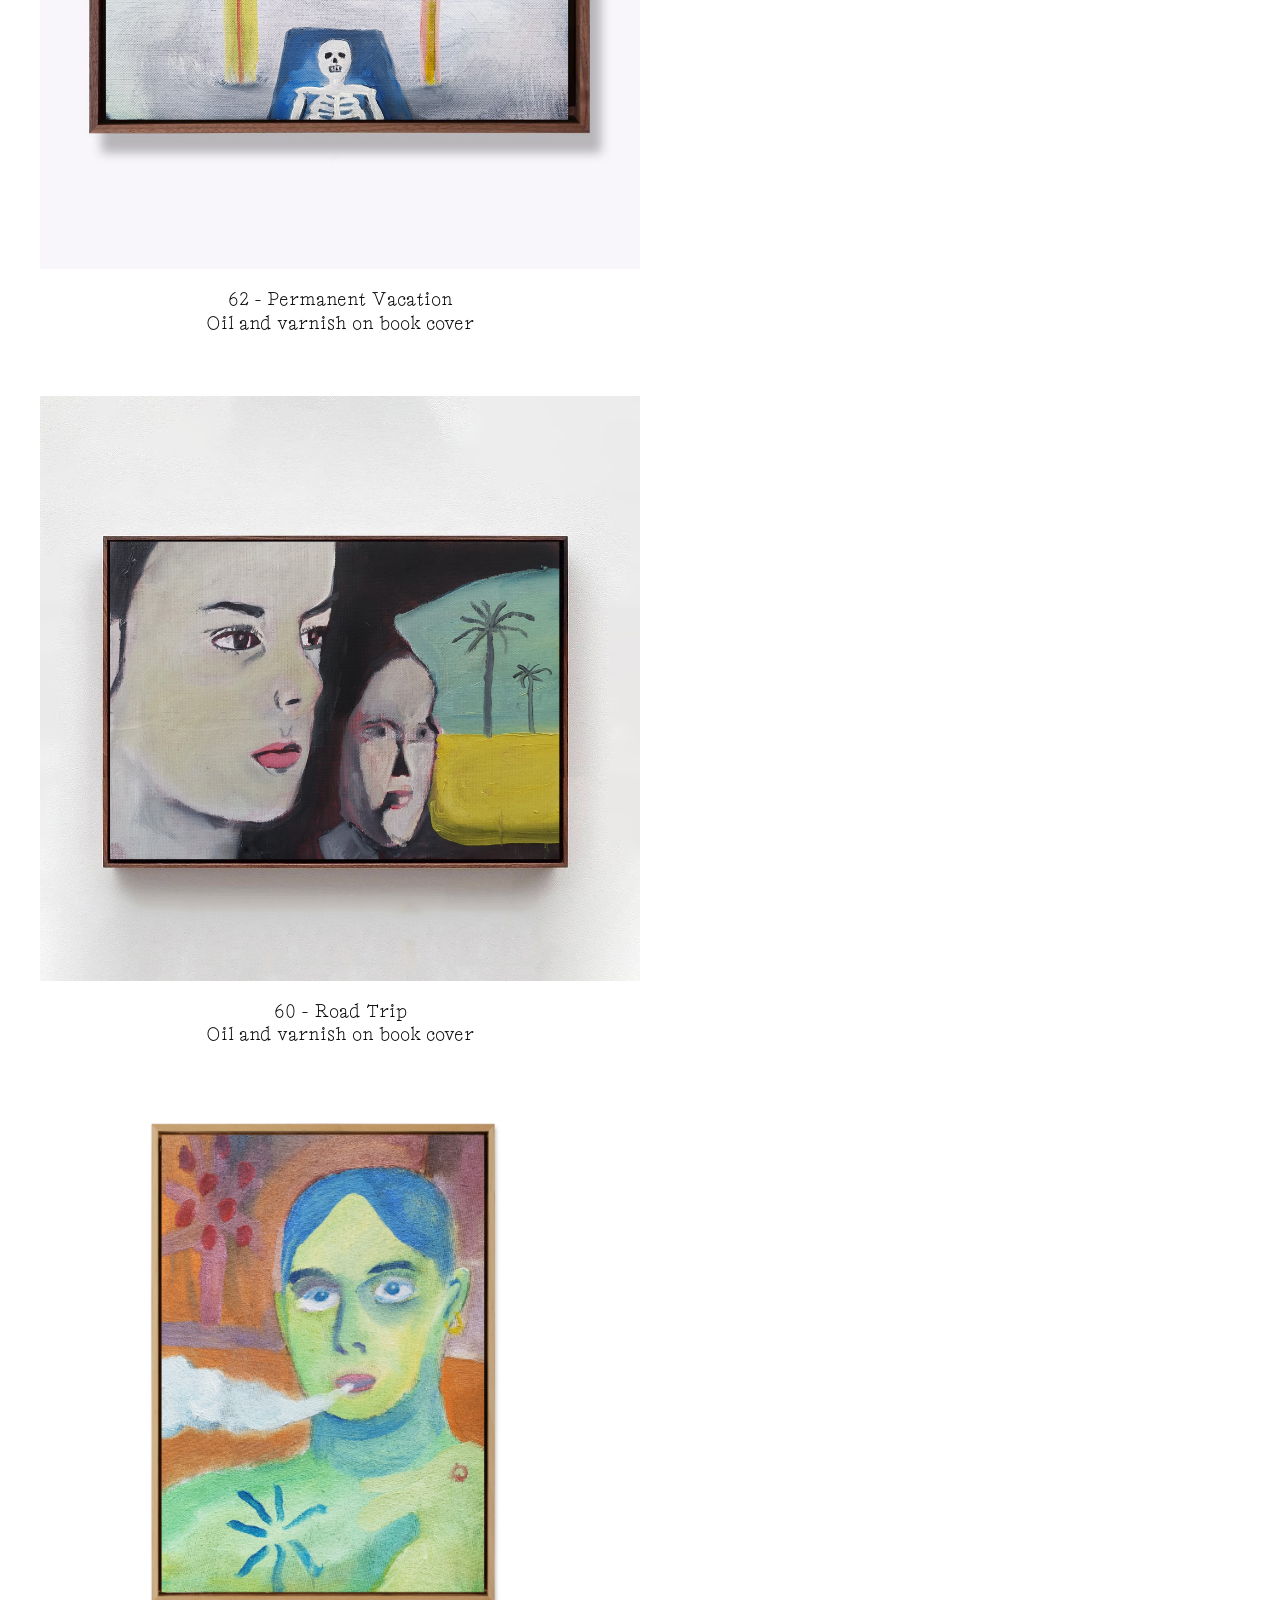
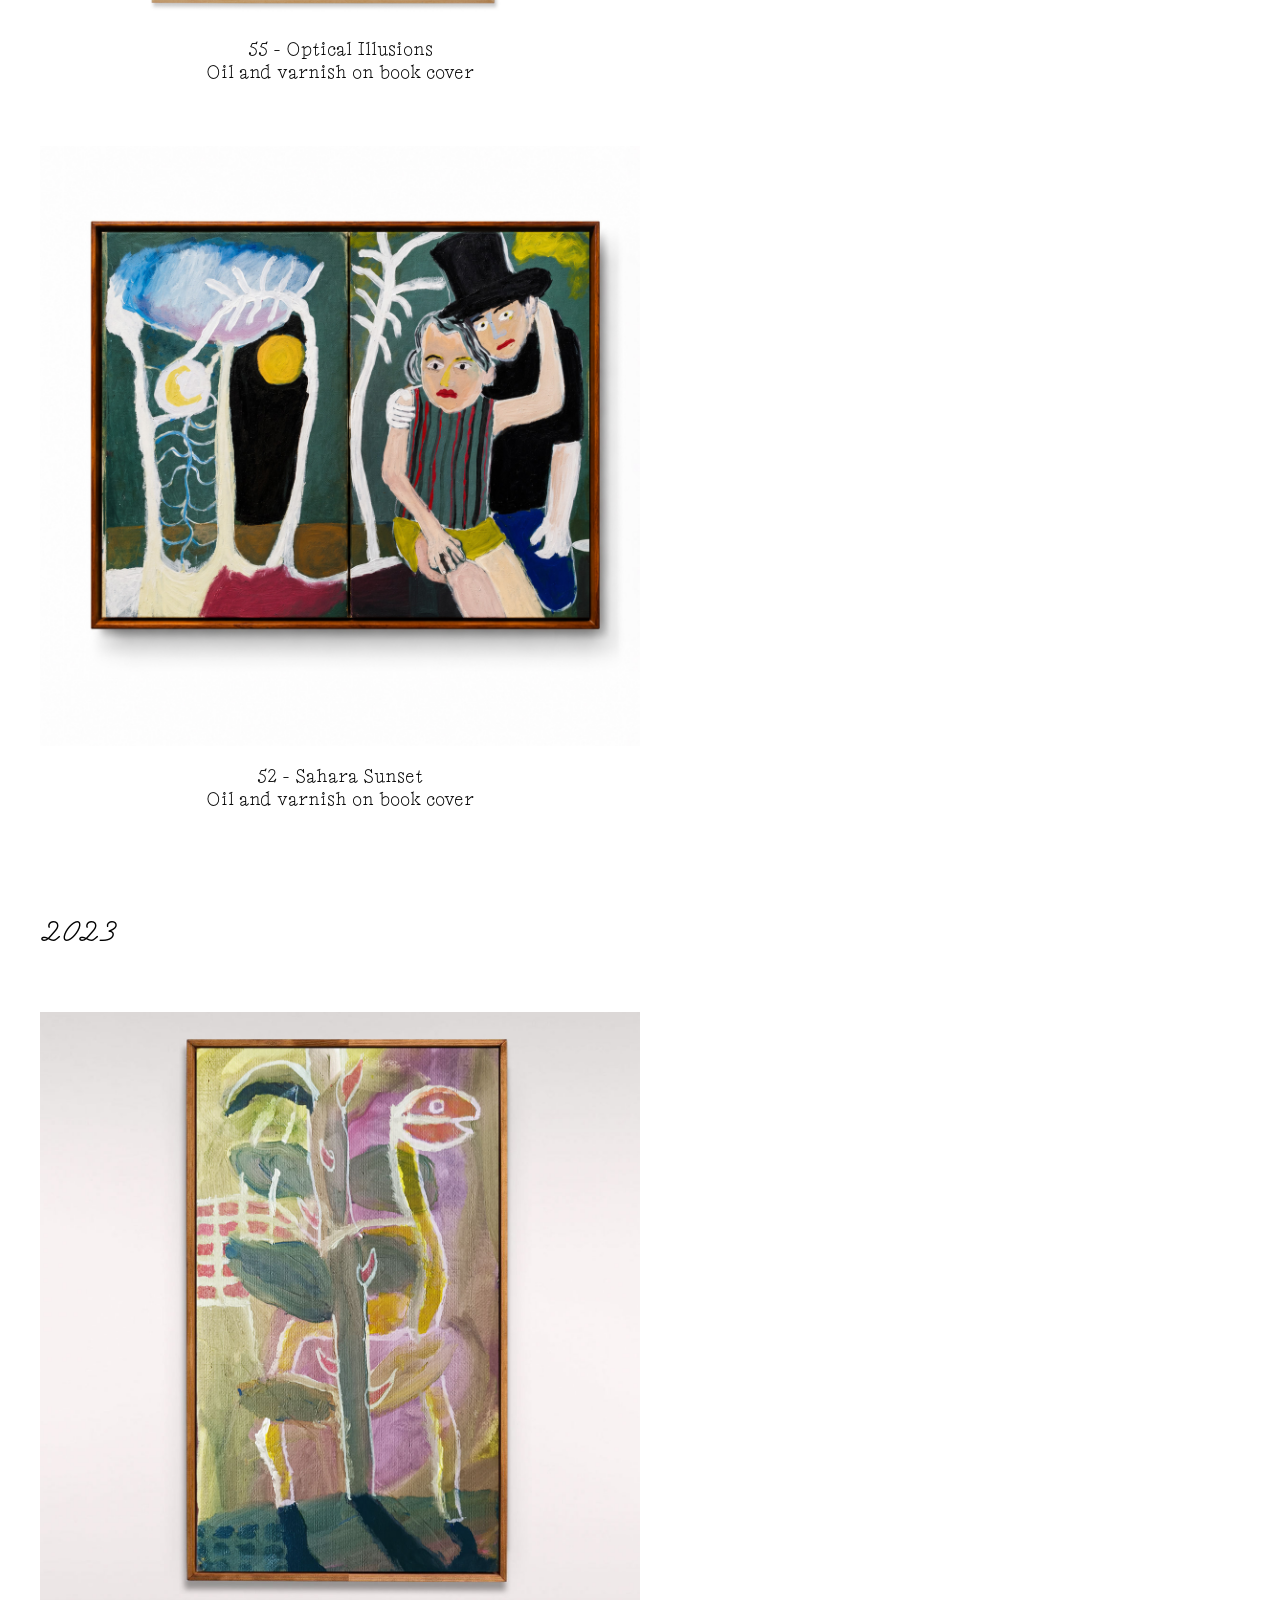
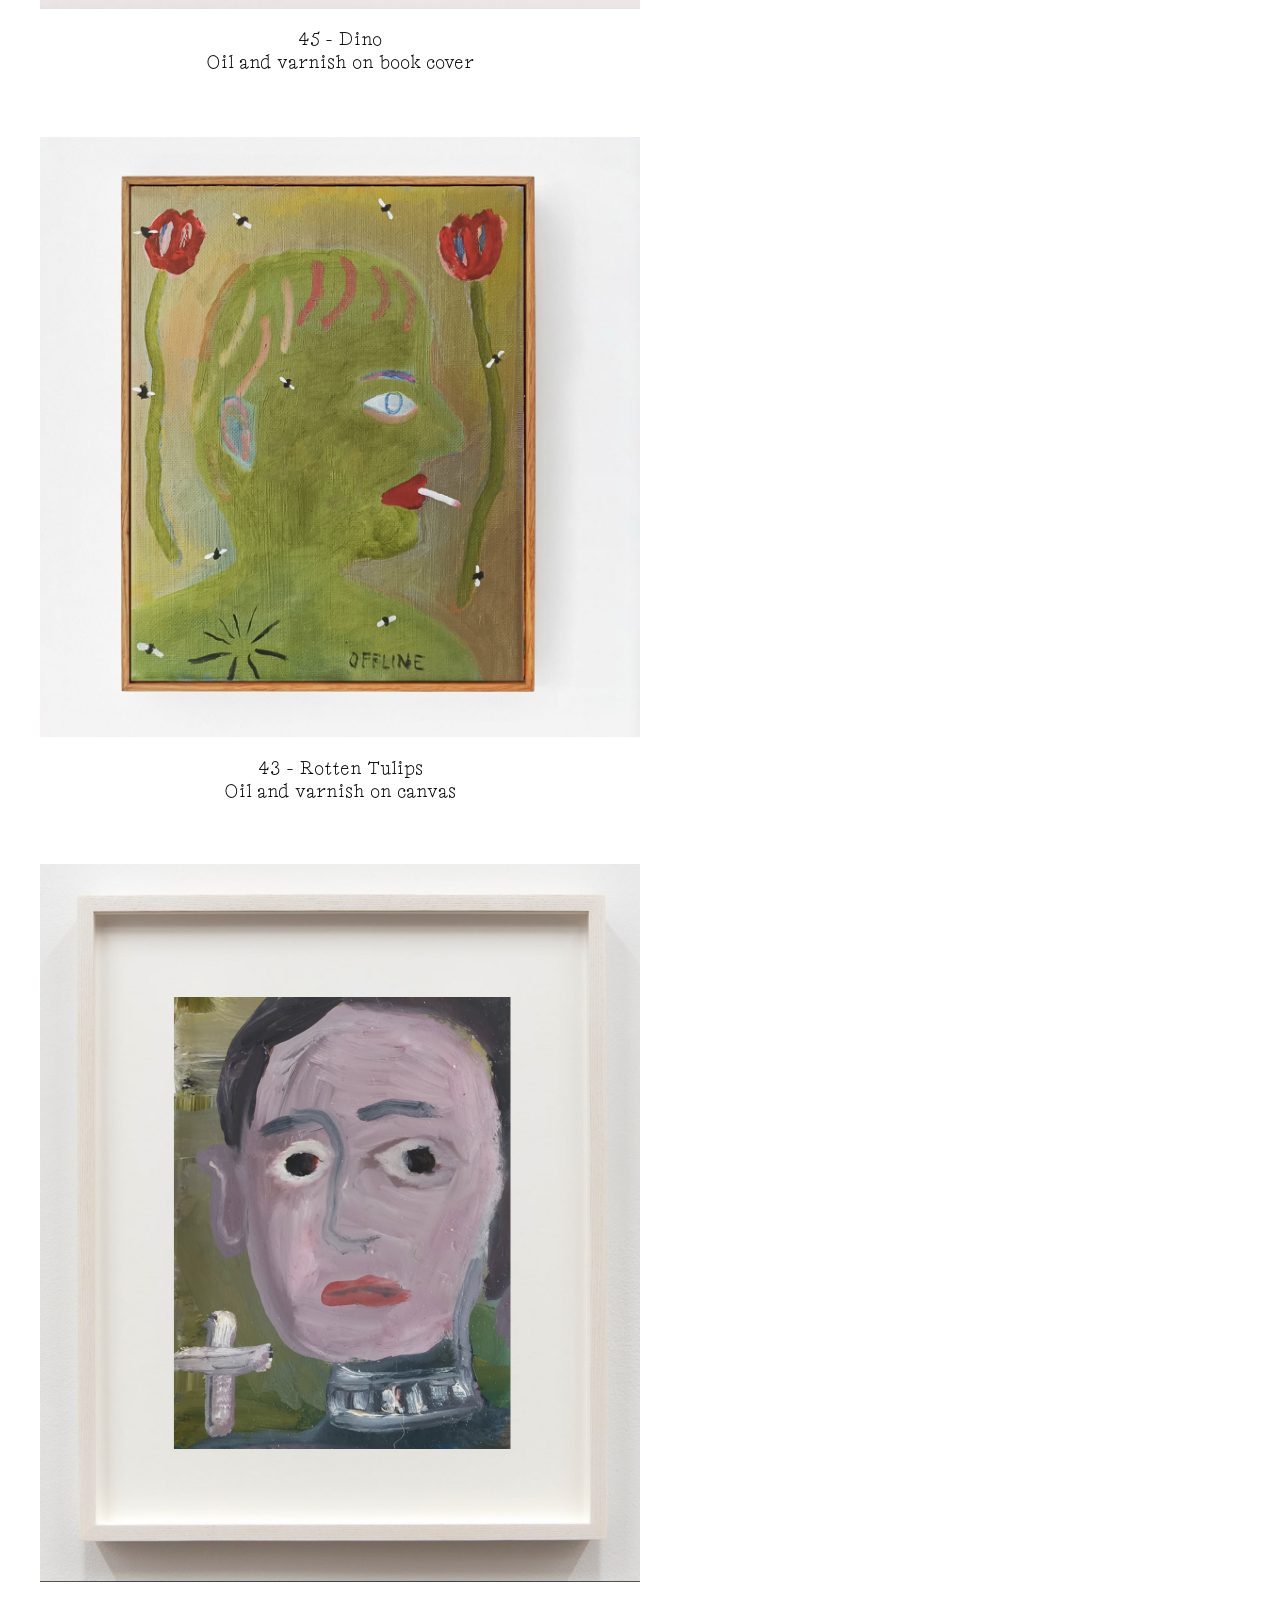
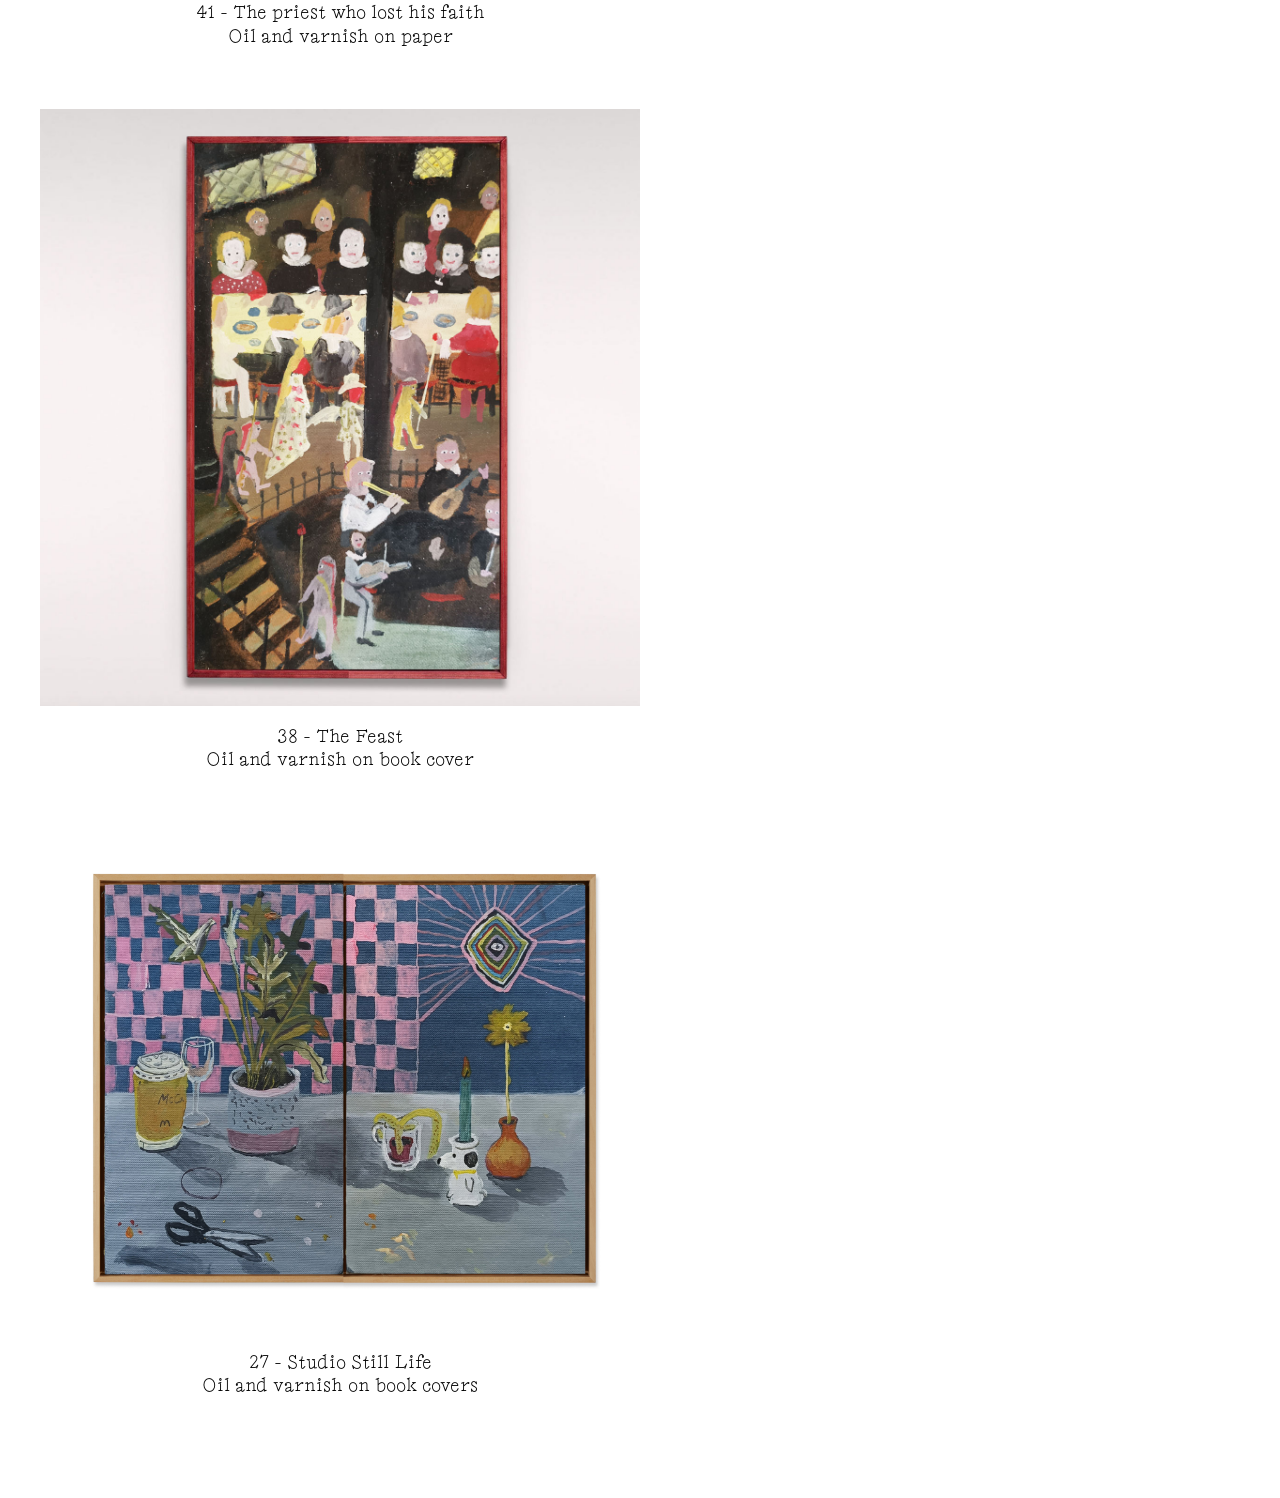
==== commit a86a8fc9: "Update index.html" ====
--- a/index.html
+++ b/index.html
@@ -15,9 +15,9 @@
 
   <main>
 
-  <div class="exhibition-item">
+<div class="exhibition-item">
   <p><a href="can-I-relax.html"><em class="italic-font">Can I Relax in Your House?</em></a></p>
-  <p>with Lacey Verhalen</p>
+  <p>with <a href="http://www.laceyverhalen.com" target="_blank" rel="noopener noreferrer">Lacey Verhalen</a></p>
   <p>Nord Books, Stockholm</p>
   <p>August - October 2026</p>
 </div>
